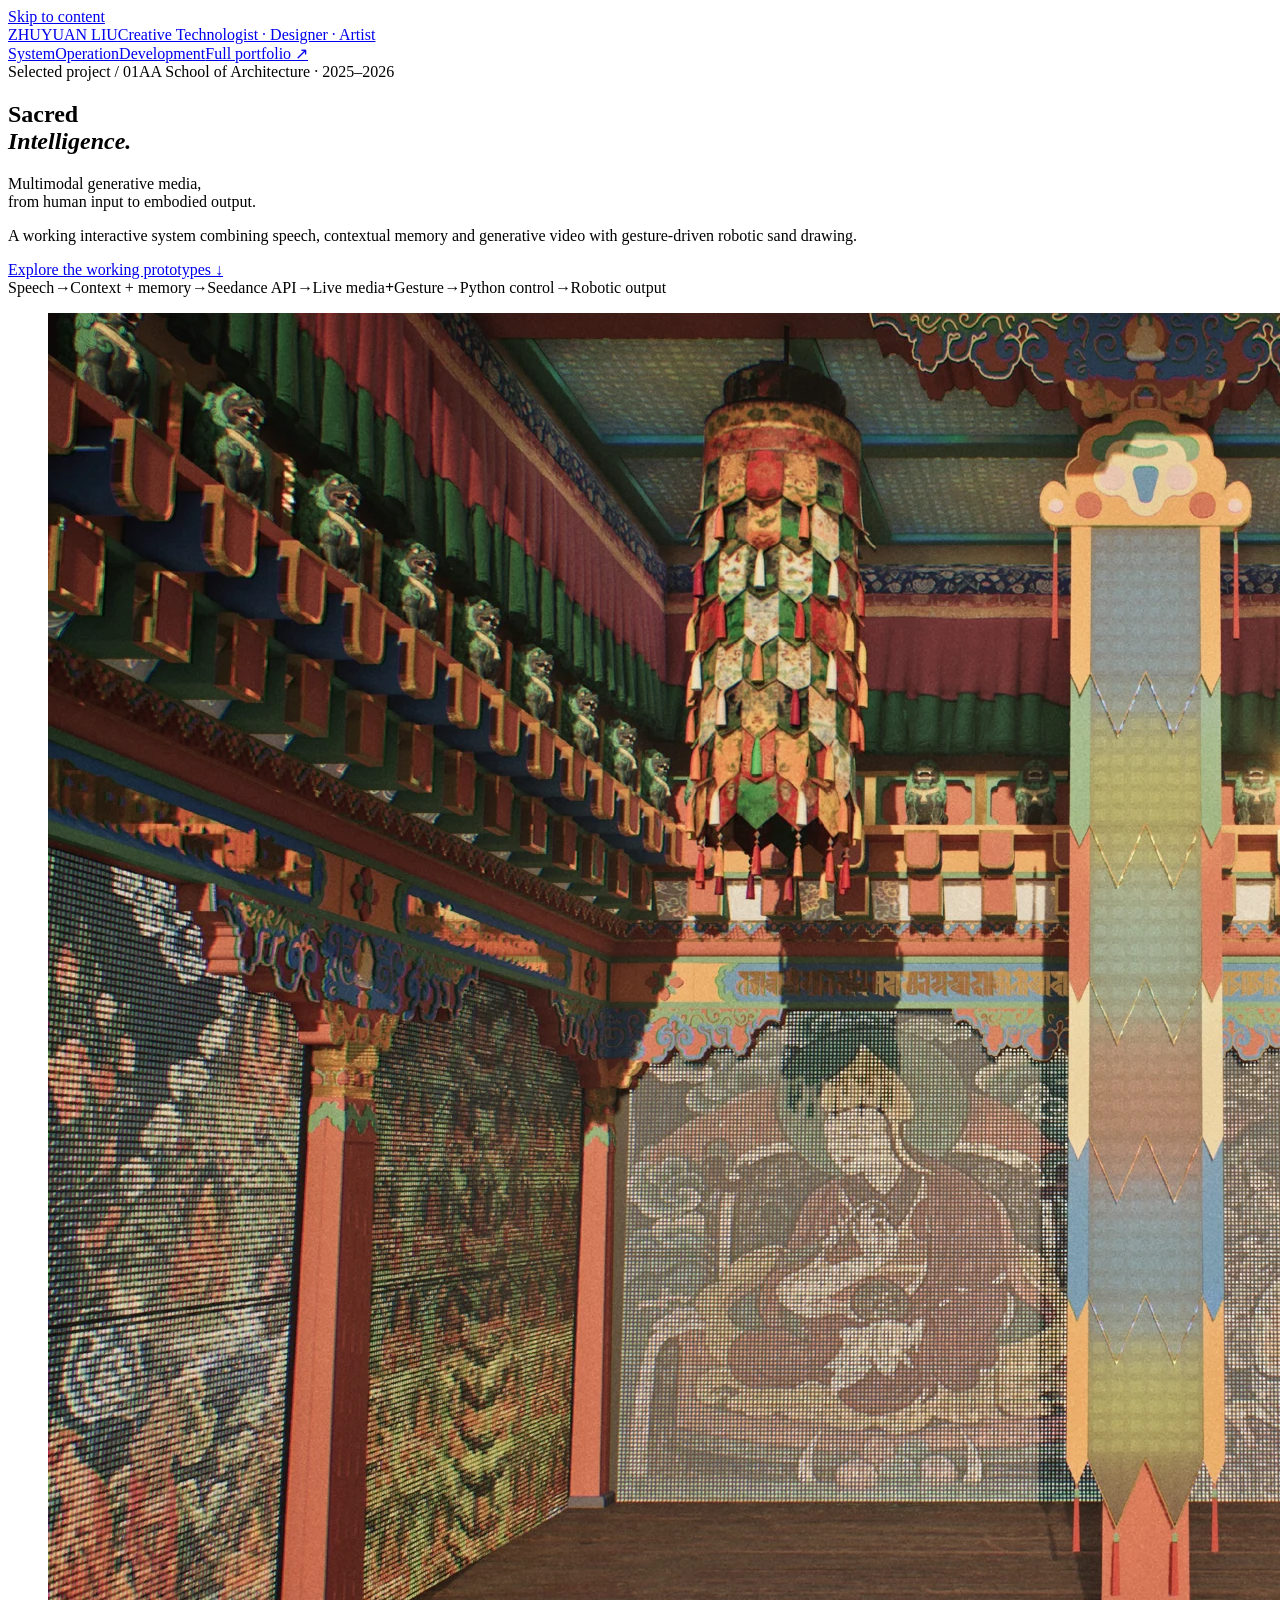
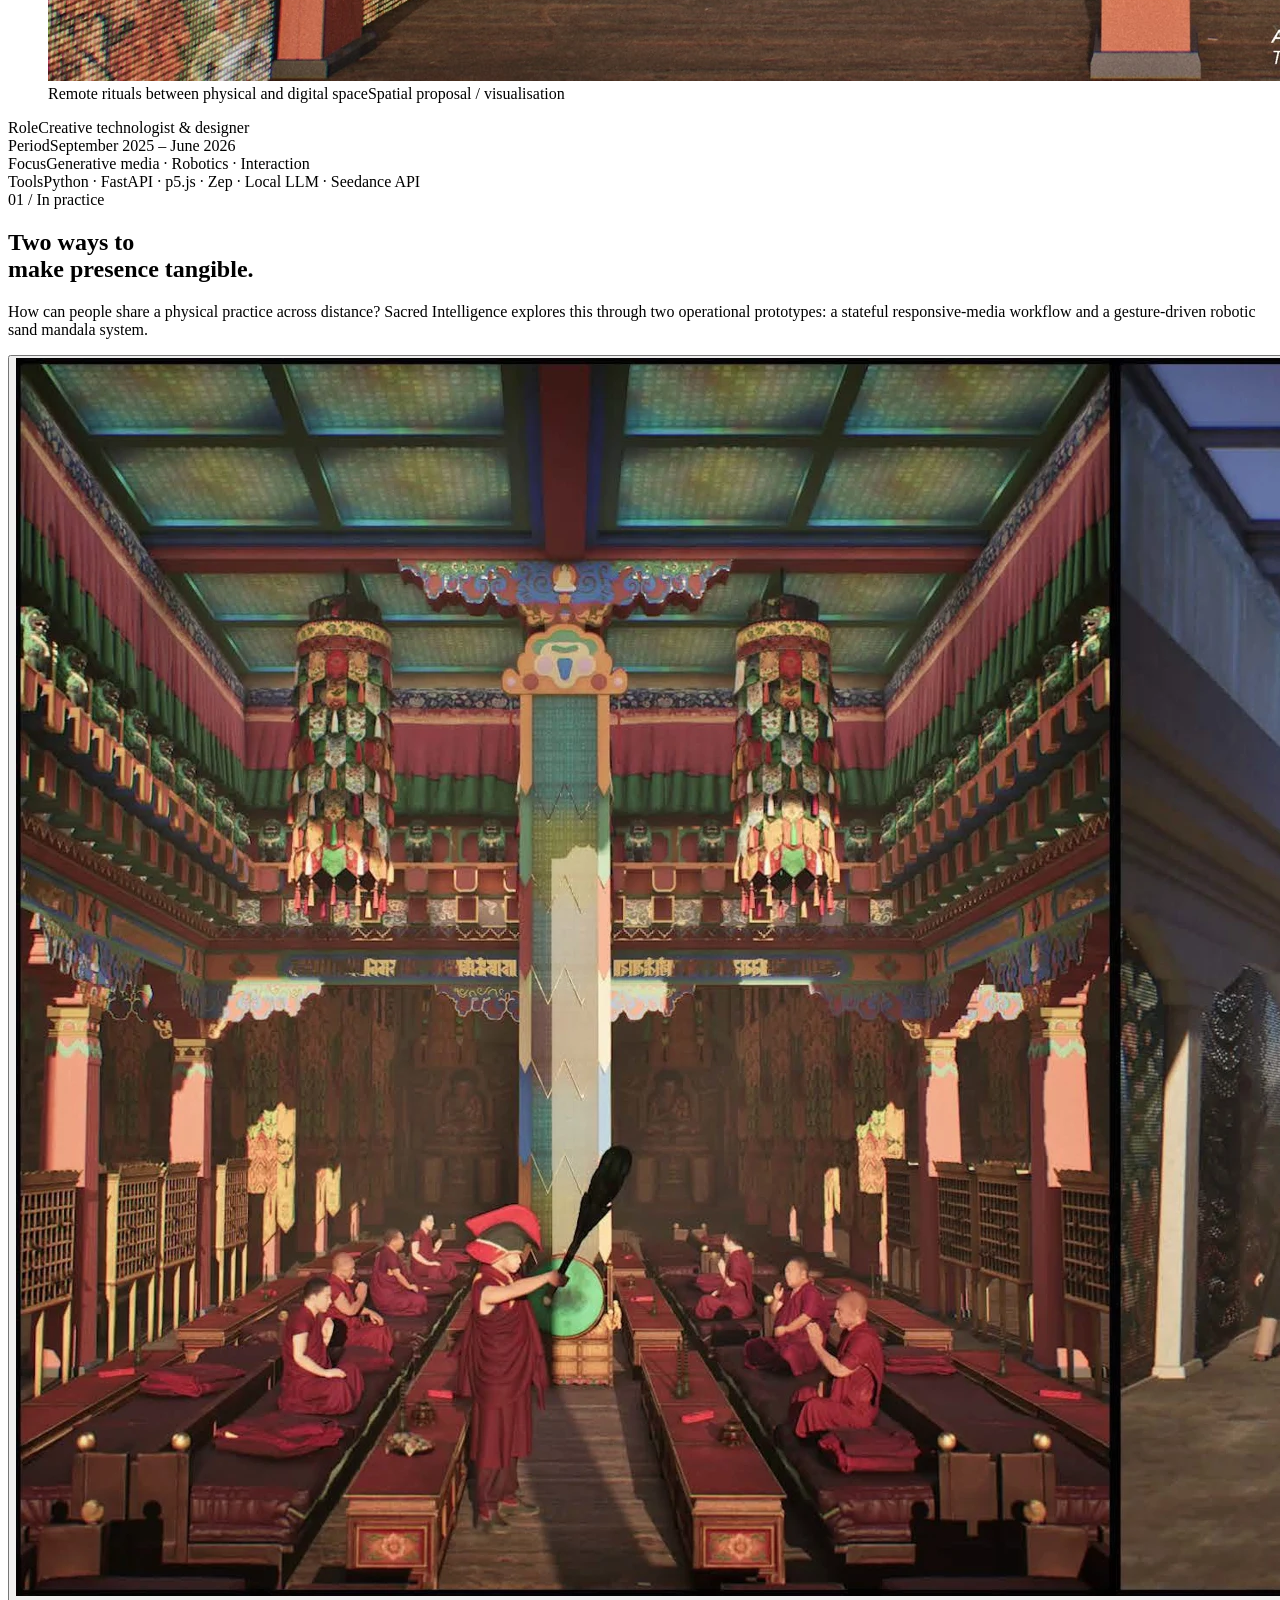
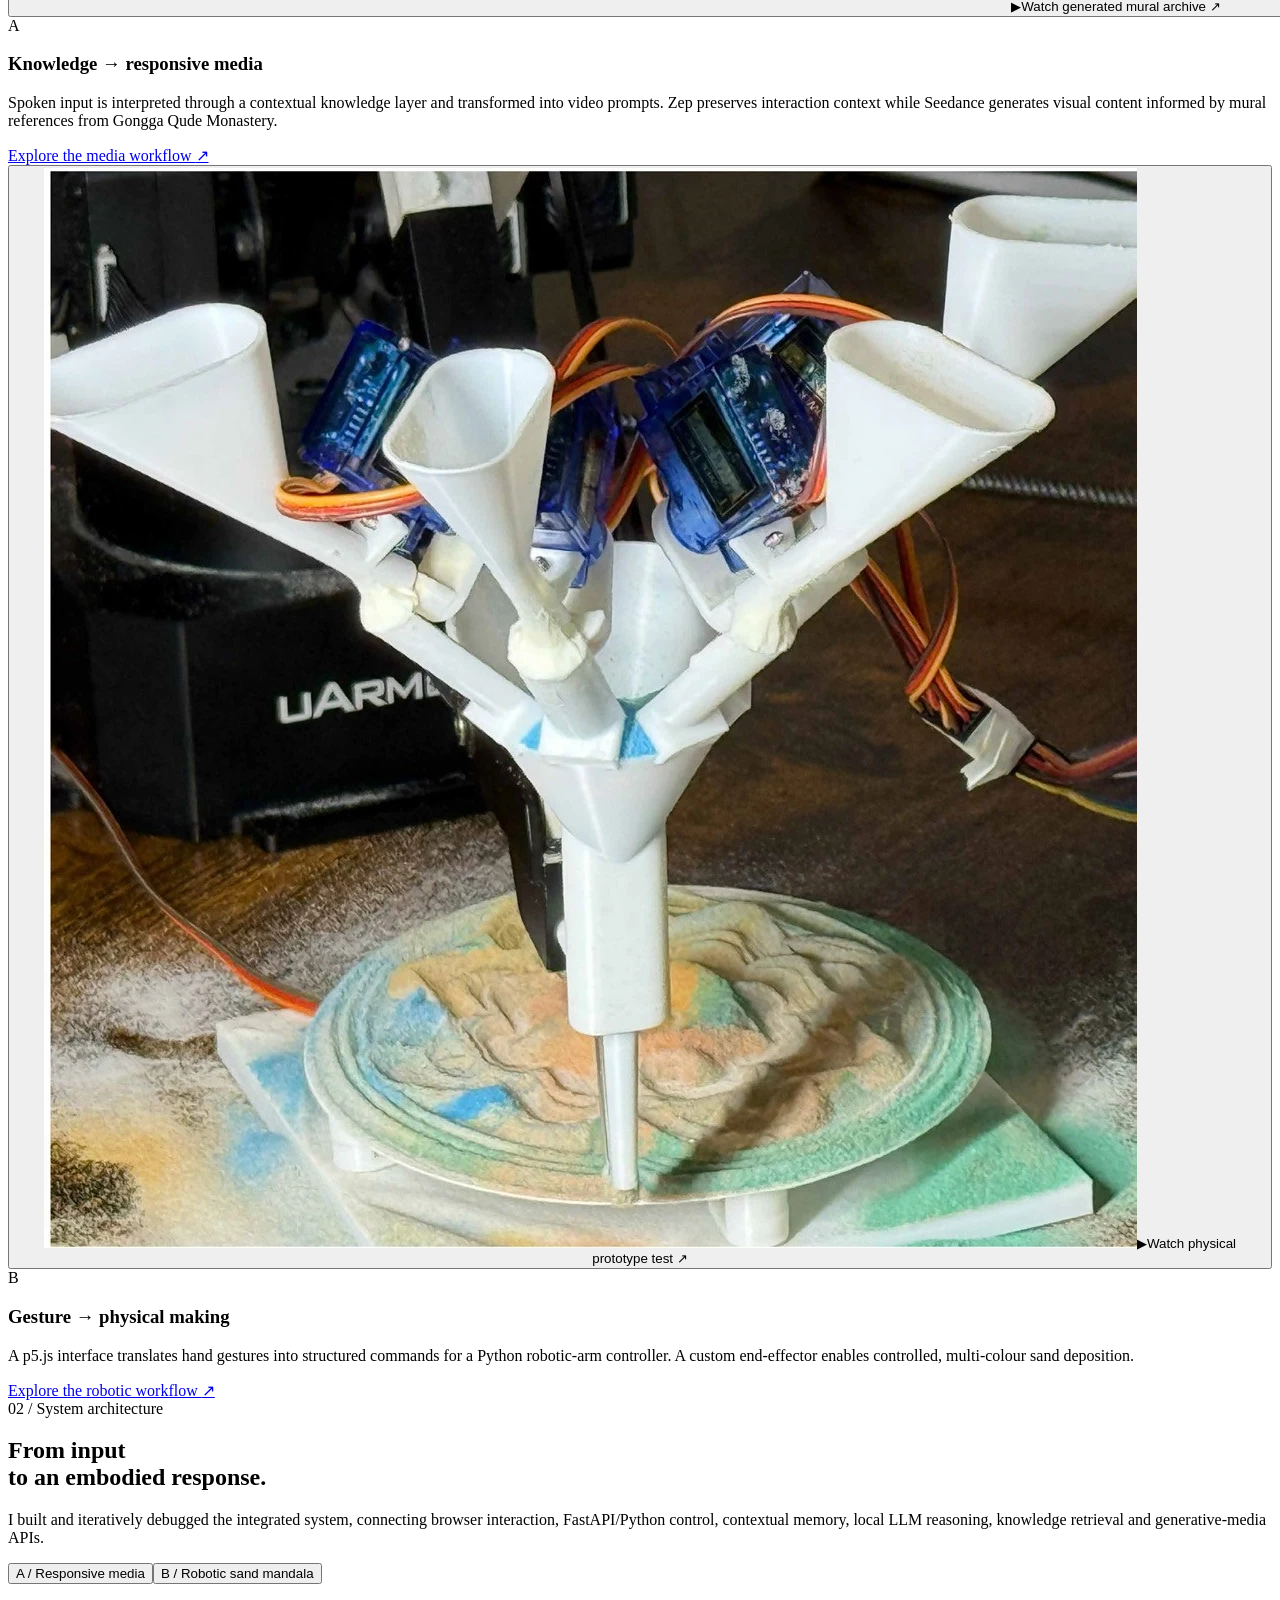
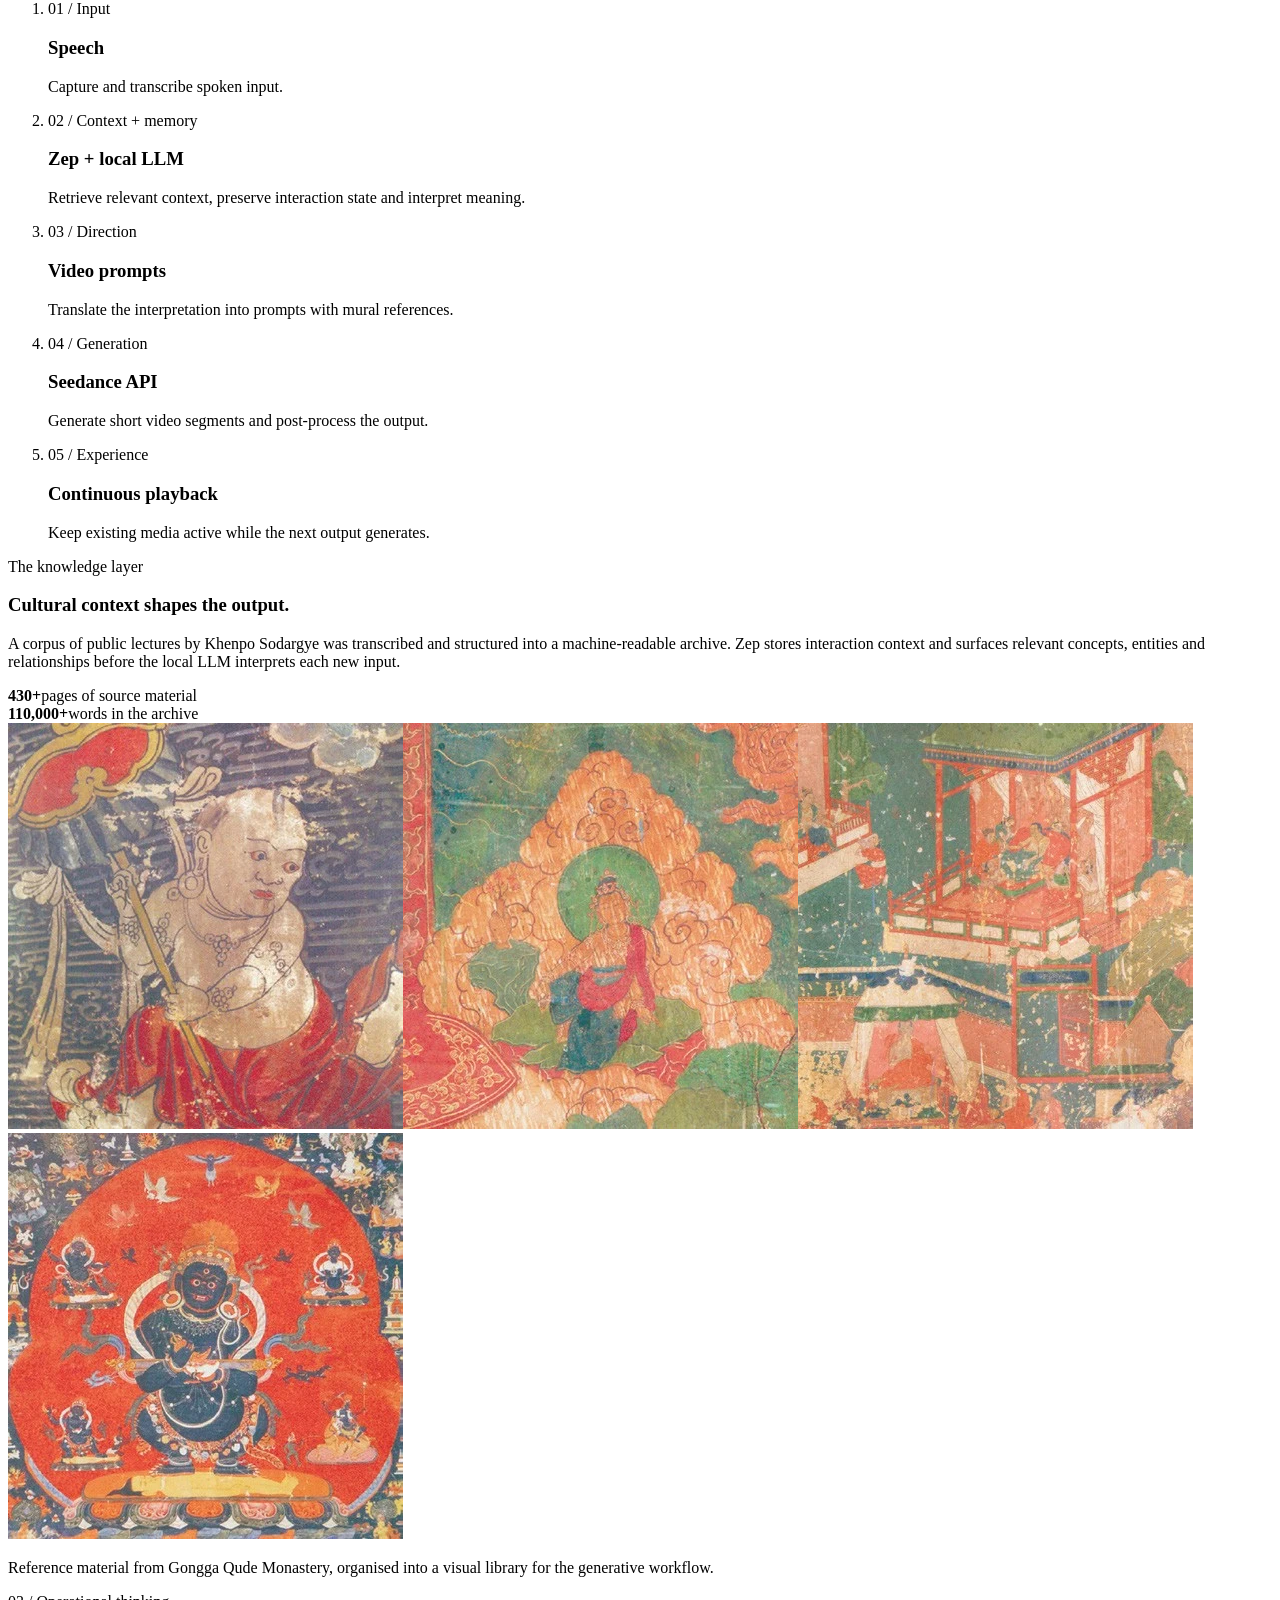
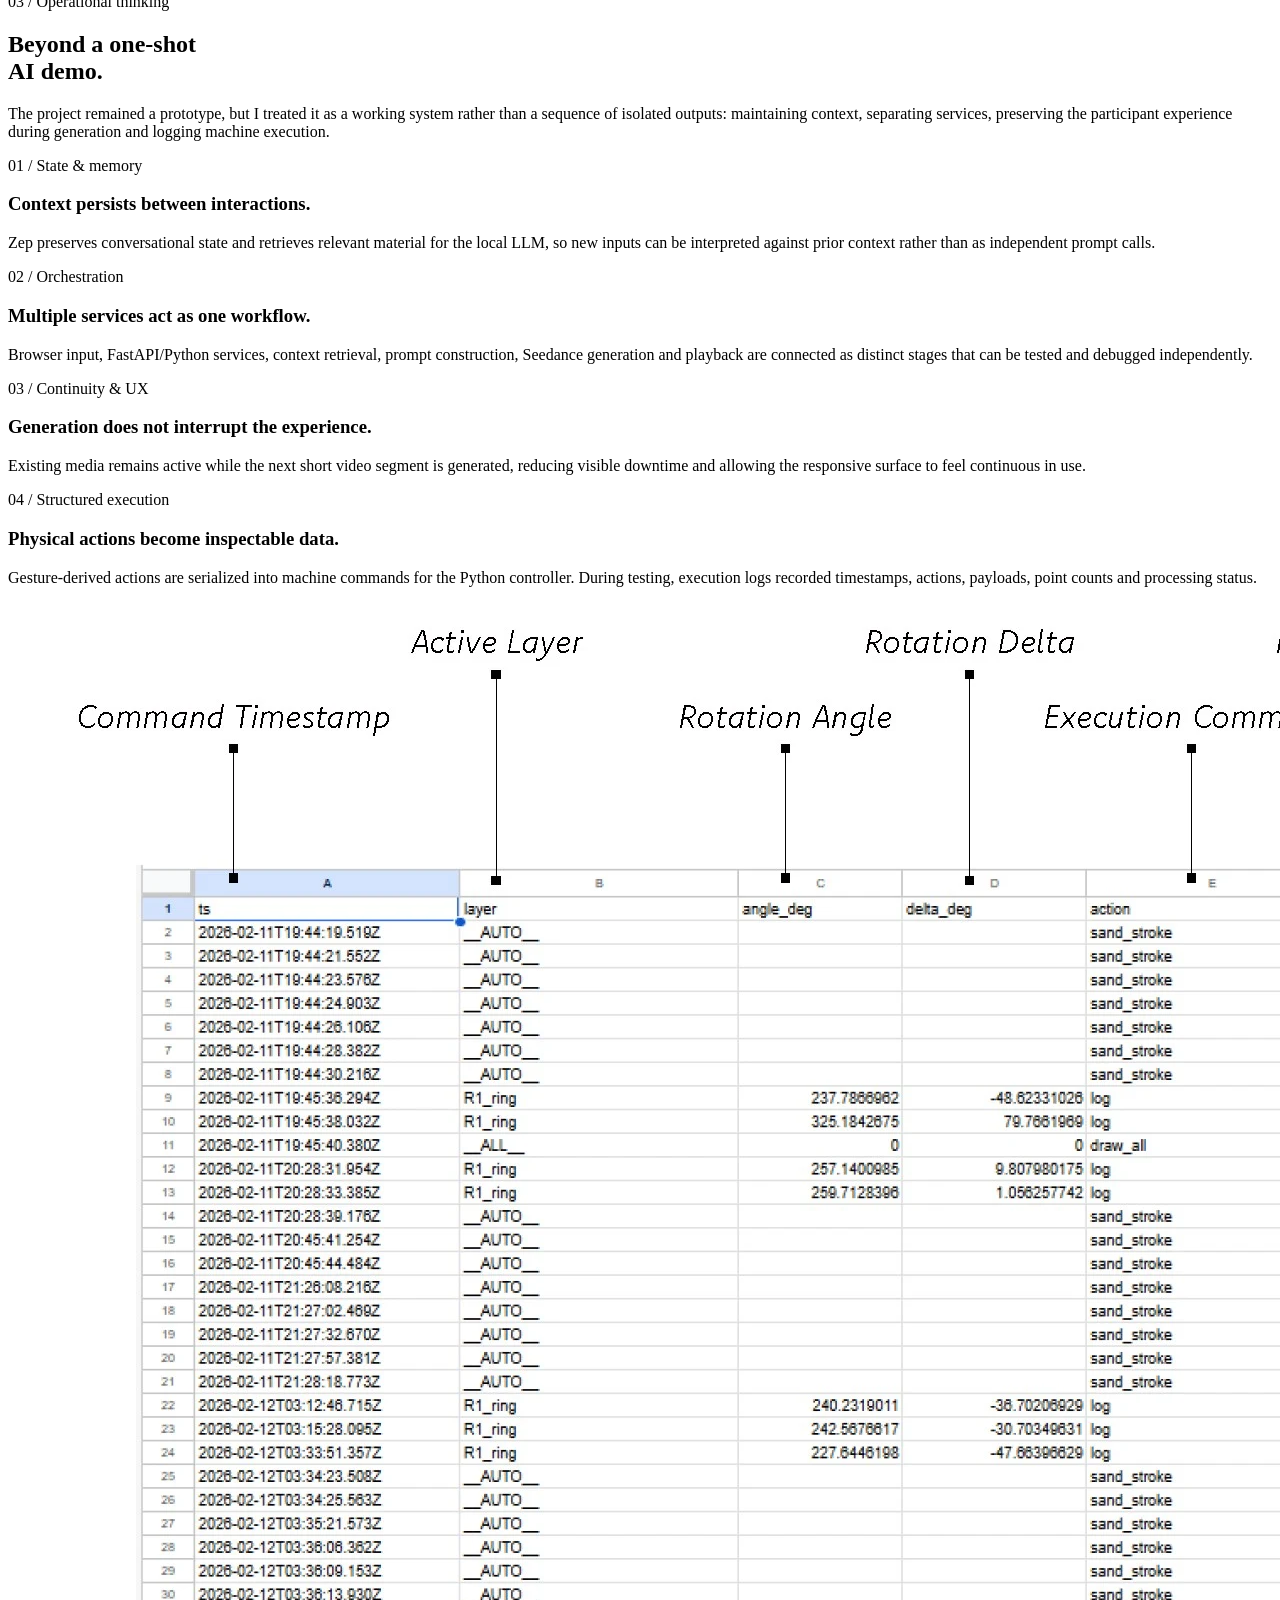
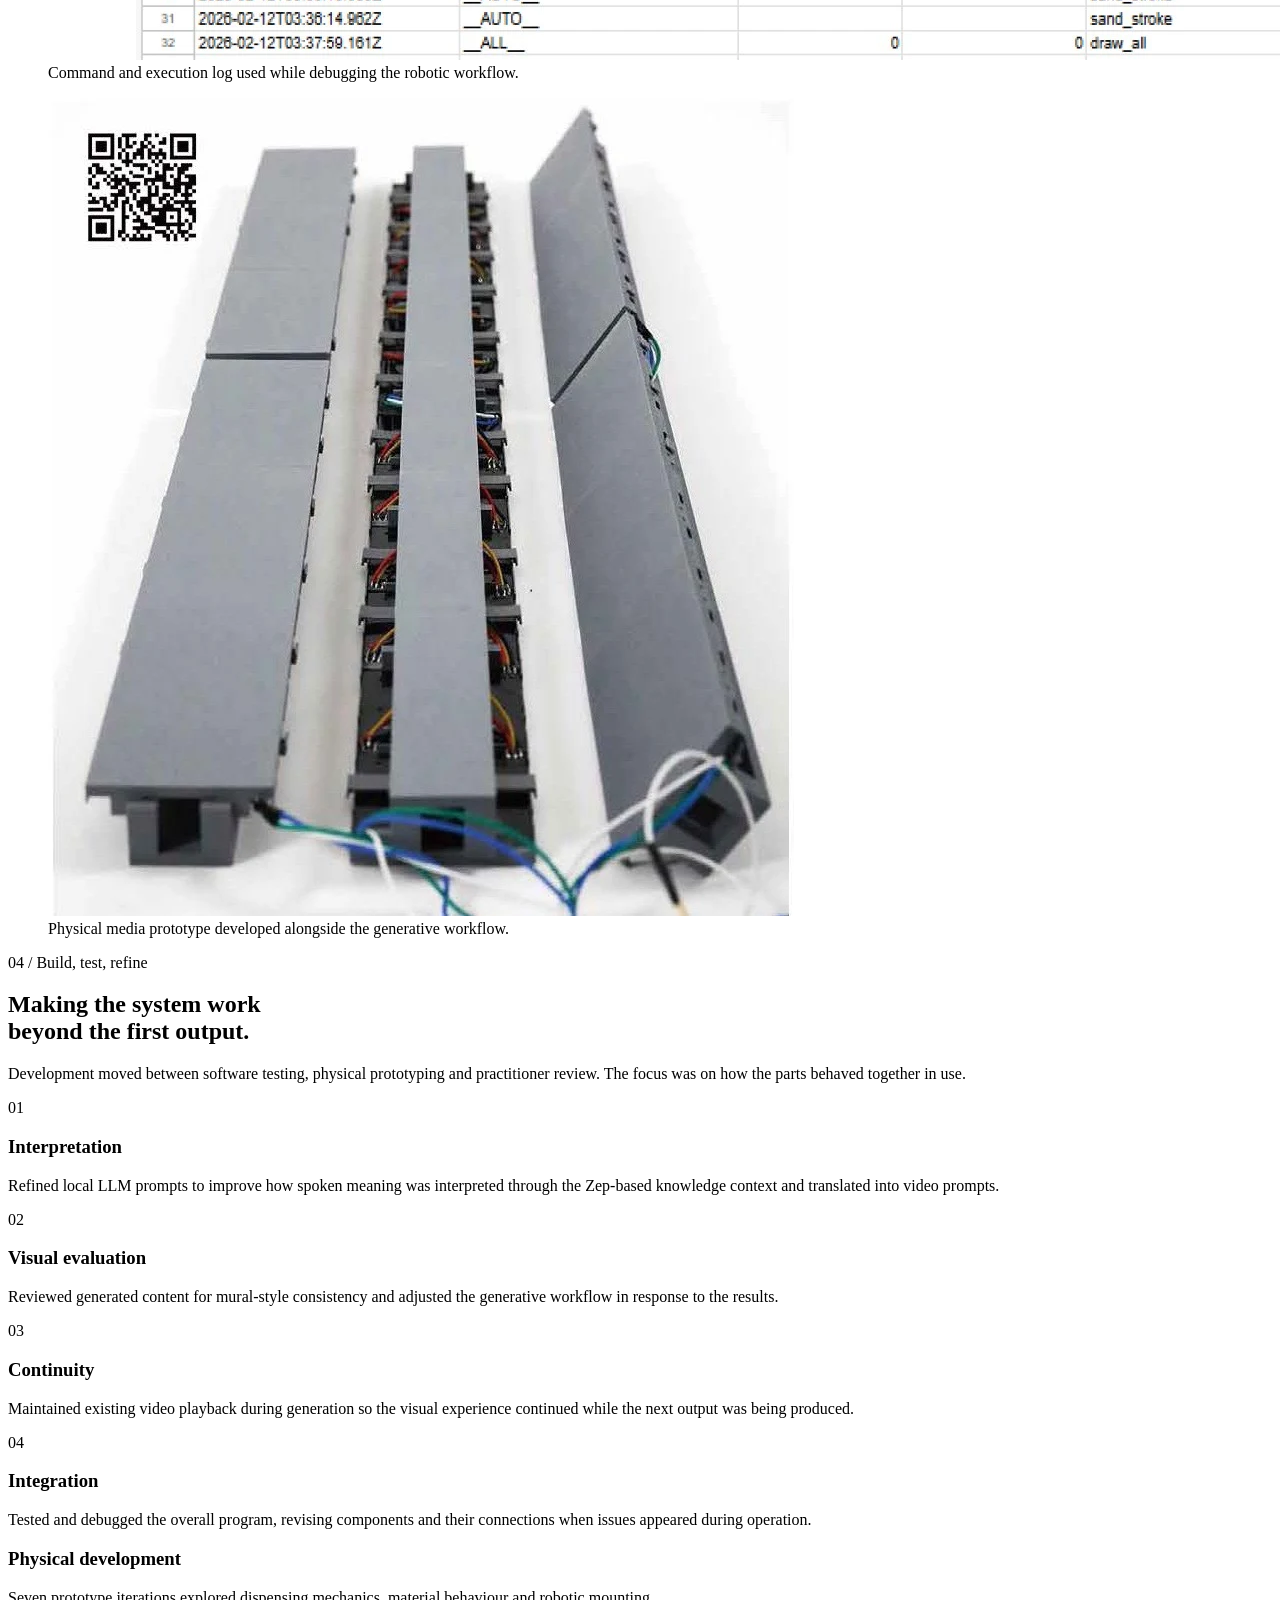
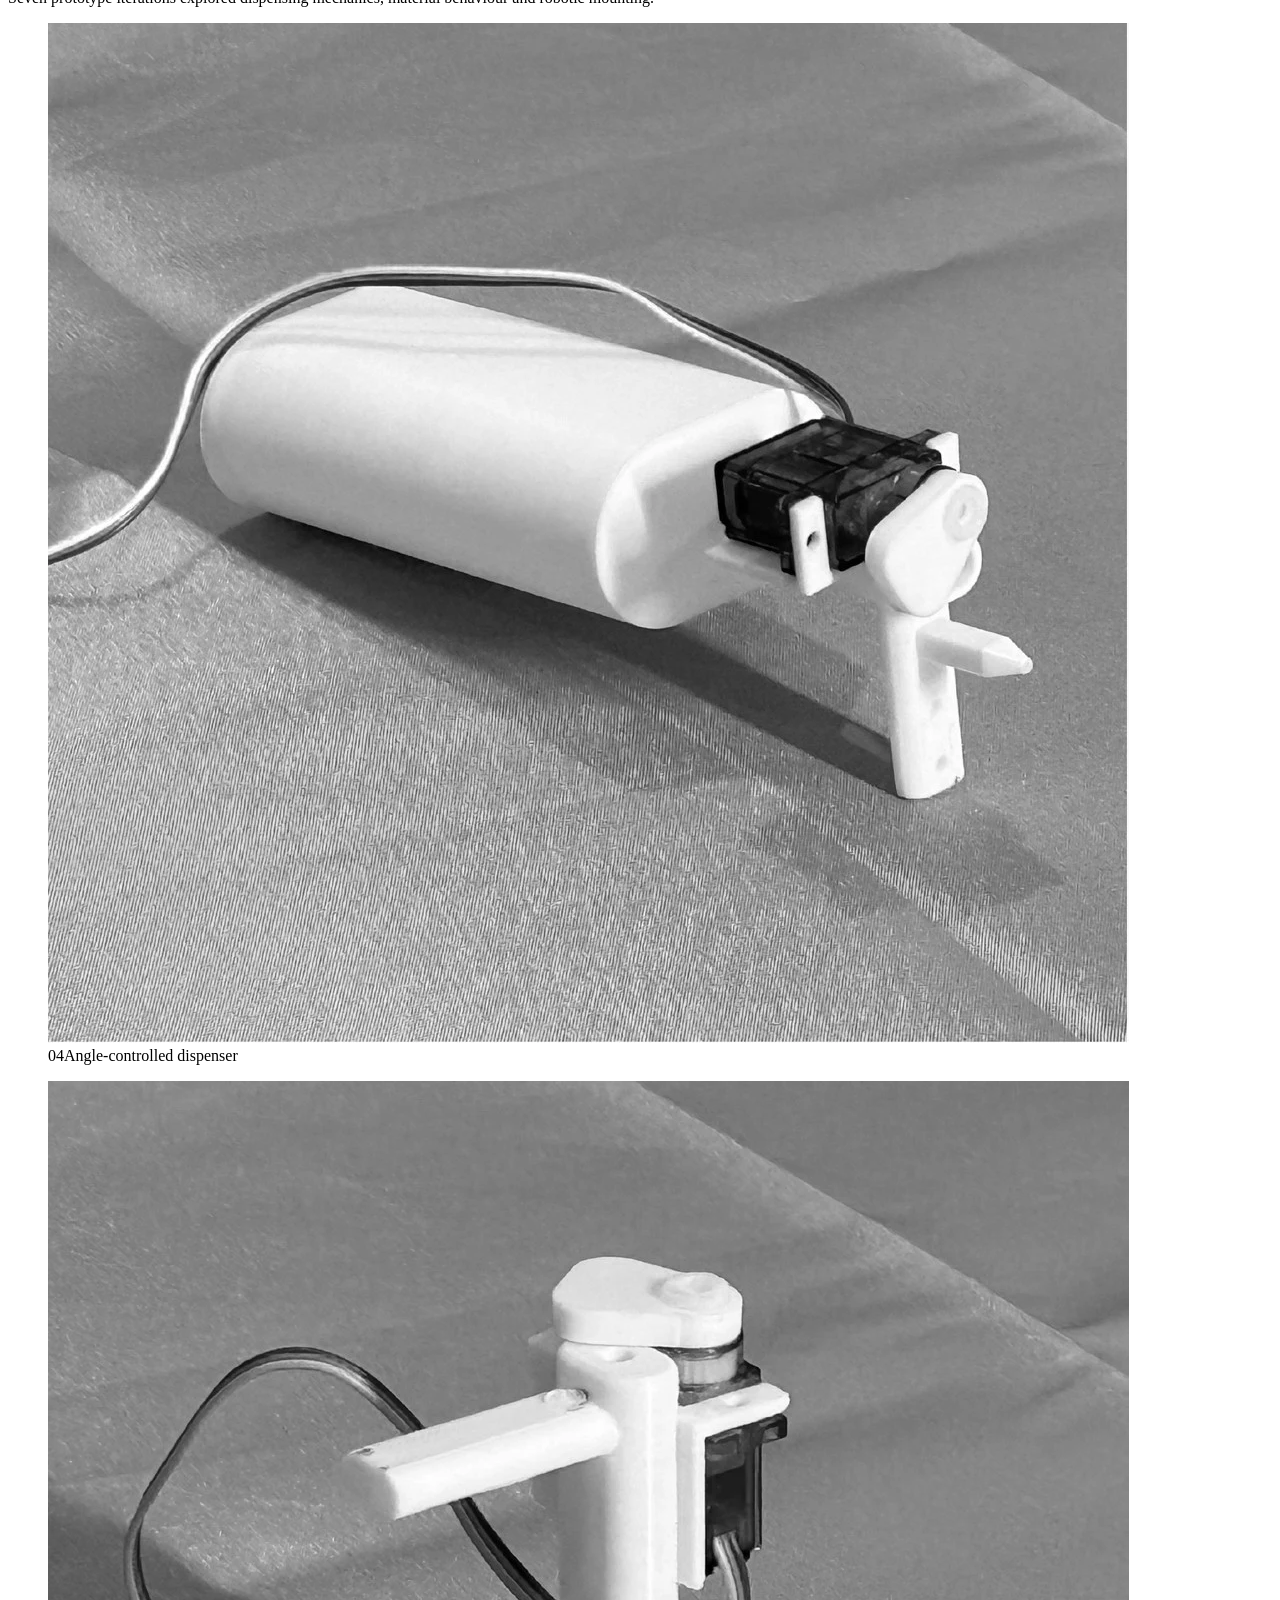
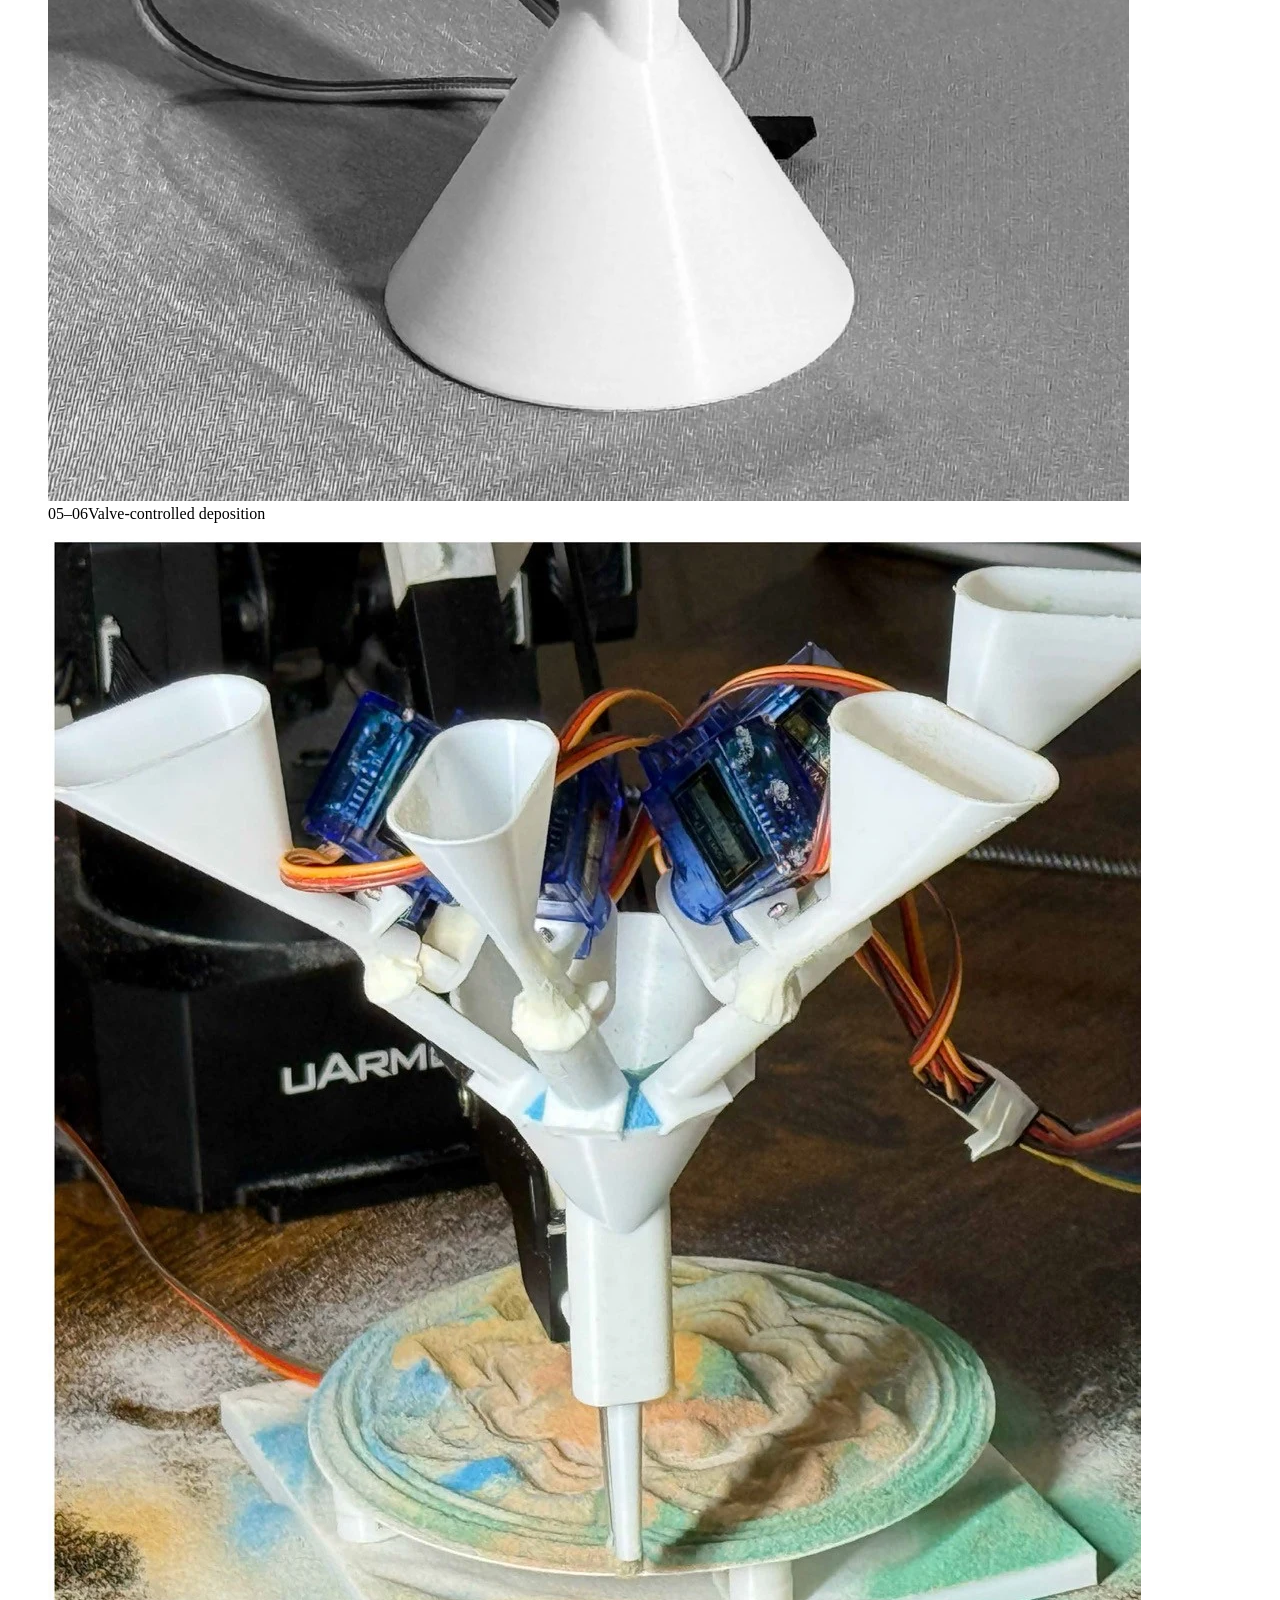
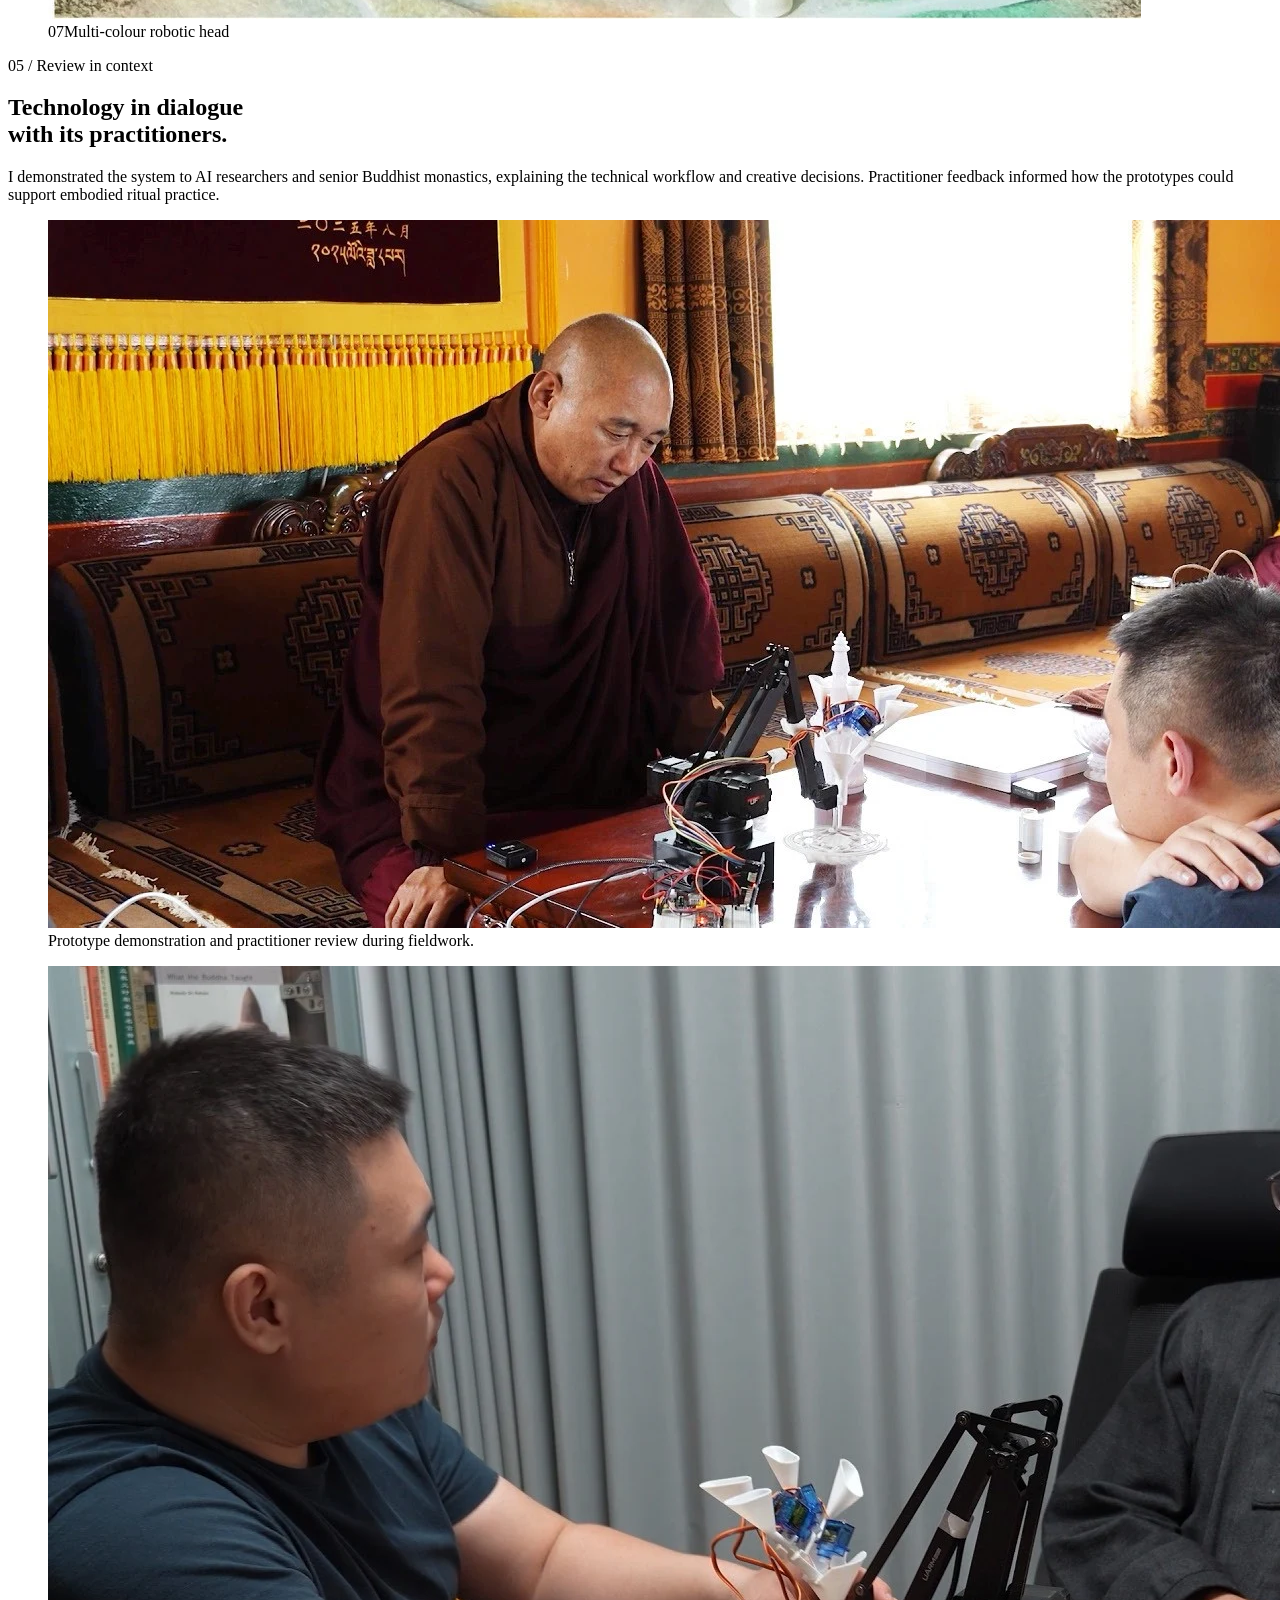
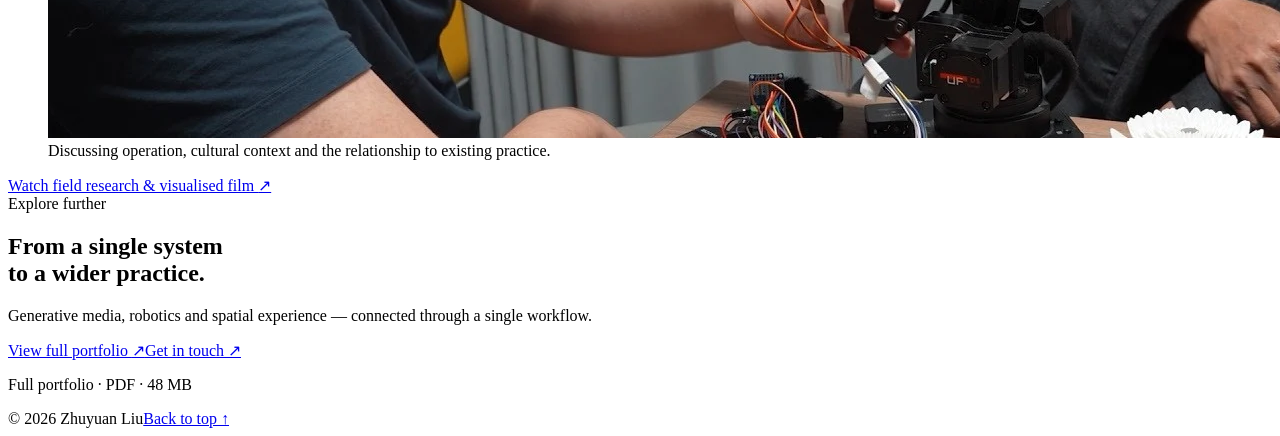
==== index.html @ fb8764e0 "Add files via upload" ====
<!doctype html>
<html lang="en">
<head>
  <meta charset="utf-8"><meta name="viewport" content="width=device-width,initial-scale=1">
  <title>Sacred Intelligence — Zhuyuan Liu</title>
  <meta name="description" content="A multimodal generative-media project by Zhuyuan Liu combining speech, contextual memory, local LLM reasoning, Seedance API integration and gesture-driven robotic output.">
  <meta name="theme-color" content="#f3f1ea">
  <link rel="icon" href="favicon.svg" type="image/svg+xml"><link rel="stylesheet" href="style.css">
</head>
<body>
<a class="skip" href="#main">Skip to content</a>
<header class="header"><a class="wordmark" href="#top">ZHUYUAN LIU<span>Creative Technologist · Designer · Artist</span></a><nav aria-label="Main navigation"><a href="#system">System</a><a href="#operation">Operation</a><a href="#development">Development</a><a href="Portfolio_Zhuyuan_Liu.pdf" target="_blank" rel="noopener">Full portfolio ↗</a></nav></header>
<main id="main">
<section class="hero wrap" id="top">
  <div class="eyebrow"><span>Selected project / 01</span><span>AA School of Architecture · 2025–2026</span></div>
  <h1>Sacred<br><em>Intelligence.</em></h1>
  <div class="hero-intro"><p>Multimodal generative media,<br>from human input to embodied output.</p><div><p class="intro-small">A working interactive system combining speech, contextual memory and generative video with gesture-driven robotic sand drawing.</p><a class="text-link" href="#demonstrations">Explore the working prototypes <span>↓</span></a></div></div>
  <div class="hero-flow" aria-label="System summary"><span>Speech</span><i>→</i><span>Context + memory</span><i>→</i><span>Seedance API</span><i>→</i><span>Live media</span><strong>+</strong><span>Gesture</span><i>→</i><span>Python control</span><i>→</i><span>Robotic output</span></div>
  <figure class="hero-image"><img src="assets/hero.webp" alt="Architectural visualisation of a ritual space with responsive mural surfaces" fetchpriority="high"><figcaption><span>Remote rituals between physical and digital space</span><span>Spatial proposal / visualisation</span></figcaption></figure>
  <div class="project-meta"><div><span>Role</span>Creative technologist & designer</div><div><span>Period</span>September 2025 – June 2026</div><div><span>Focus</span>Generative media · Robotics · Interaction</div><div><span>Tools</span>Python · FastAPI · p5.js · Zep · Local LLM · Seedance API</div></div>
</section>
<section class="wrap overview section" id="demonstrations">
  <div class="section-label">01 / In practice</div><div class="section-heading"><h2>Two ways to<br>make presence tangible.</h2><p>How can people share a physical practice across distance? Sacred Intelligence explores this through two operational prototypes: a stateful responsive-media workflow and a gesture-driven robotic sand mandala system.</p></div>
  <div class="demo-grid">
    <article class="demo"><button class="video-cover" data-video="nR3iQhC1EfA" data-title="Generated mural archive" aria-label="Play generated mural archive"><img src="assets/mural-space.webp" alt="Visualisation of responsive murals within a shared ritual environment" loading="lazy"><span class="play">▶</span><span class="video-label">Watch generated mural archive ↗</span></button><div class="card-heading"><span>A</span><h3>Knowledge → responsive media</h3></div><p>Spoken input is interpreted through a contextual knowledge layer and transformed into video prompts. Zep preserves interaction context while Seedance generates visual content informed by mural references from Gongga Qude Monastery.</p><a class="text-link" href="#system" data-select="media">Explore the media workflow <span>↗</span></a></article>
    <article class="demo"><button class="video-cover" data-video="Bx3KlwexHJ8" data-title="Robotic sand deposition prototype" aria-label="Play robotic sand deposition prototype video"><img src="assets/robot.webp" alt="Physical robot end-effector depositing coloured sand onto a mandala" loading="lazy"><span class="play">▶</span><span class="video-label">Watch physical prototype test ↗</span></button><div class="card-heading"><span>B</span><h3>Gesture → physical making</h3></div><p>A p5.js interface translates hand gestures into structured commands for a Python robotic-arm controller. A custom end-effector enables controlled, multi-colour sand deposition.</p><a class="text-link" href="#system" data-select="robot">Explore the robotic workflow <span>↗</span></a></article>
  </div>
</section>
<section class="system-section" id="system"><div class="wrap section">
  <div class="section-label">02 / System architecture</div><div class="section-heading"><h2>From input<br>to an embodied response.</h2><p>I built and iteratively debugged the integrated system, connecting browser interaction, FastAPI/Python control, contextual memory, local LLM reasoning, knowledge retrieval and generative-media APIs.</p></div>
  <div class="tabs" role="tablist" aria-label="System workflows"><button id="tab-media" role="tab" aria-selected="true" aria-controls="panel-media" data-tab="media">A / Responsive media</button><button id="tab-robot" role="tab" aria-selected="false" aria-controls="panel-robot" data-tab="robot" tabindex="-1">B / Robotic sand mandala</button></div>
  <div id="panel-media" role="tabpanel" aria-labelledby="tab-media" class="flow-panel">
    <ol class="pipeline"><li><span>01 / Input</span><h3>Speech</h3><p>Capture and transcribe spoken input.</p></li><li><span>02 / Context + memory</span><h3>Zep + local LLM</h3><p>Retrieve relevant context, preserve interaction state and interpret meaning.</p></li><li><span>03 / Direction</span><h3>Video prompts</h3><p>Translate the interpretation into prompts with mural references.</p></li><li><span>04 / Generation</span><h3>Seedance API</h3><p>Generate short video segments and post-process the output.</p></li><li><span>05 / Experience</span><h3>Continuous playback</h3><p>Keep existing media active while the next output generates.</p></li></ol>
    <div class="flow-detail"><div><span class="small-label">The knowledge layer</span><h3>Cultural context shapes the output.</h3><p>A corpus of public lectures by Khenpo Sodargye was transcribed and structured into a machine-readable archive. Zep stores interaction context and surfaces relevant concepts, entities and relationships before the local LLM interprets each new input.</p><div class="stats"><div><strong>430+</strong><span>pages of source material</span></div><div><strong>110,000+</strong><span>words in the archive</span></div></div></div><div><div class="mural-strip"><img src="assets/mural-1.webp" alt="Documented Buddhist mural reference" loading="lazy"><img src="assets/mural-2.webp" alt="Painted mural reference with green and red pigments" loading="lazy"><img src="assets/mural-3.webp" alt="Architectural detail in a mural reference" loading="lazy"><img src="assets/mural-4.webp" alt="Figurative mural reference" loading="lazy"></div><p class="caption">Reference material from Gongga Qude Monastery, organised into a visual library for the generative workflow.</p></div></div>
  </div>
  <div id="panel-robot" role="tabpanel" aria-labelledby="tab-robot" class="flow-panel" hidden>
    <ol class="pipeline"><li><span>01 / Input</span><h3>Hand gestures</h3><p>A webcam captures hand landmarks in a p5.js interface.</p></li><li><span>02 / Translation</span><h3>Structured data</h3><p>Position, orientation and movement become control commands.</p></li><li><span>03 / Control</span><h3>Python controller</h3><p>Commands are processed for robotic-arm execution.</p></li><li><span>04 / Making</span><h3>Sand deposition</h3><p>A custom head controls sand release and colour switching.</p></li><li><span>05 / Response</span><h3>Physical drawing</h3><p>The participant's input becomes a material trace.</p></li></ol>
    <div class="flow-detail"><div><span class="small-label">The interaction layer</span><h3>A direct connection between hand and machine.</h3><p>The browser interface turns bodily input into commands for physical fabrication. Mandala geometry is also decomposed into components and structured data, preserving relationships between its parts.</p></div><figure><img class="detail-img" src="assets/gesture.webp" alt="Documentation of hand gestures and their corresponding control states" loading="lazy"><figcaption class="caption">Gesture-recognition studies and operational mappings.</figcaption></figure></div>
  </div>
</div></section>
<section class="wrap section operation" id="operation">
  <div class="section-label">03 / Operational thinking</div>
  <div class="section-heading"><h2>Beyond a one-shot<br>AI demo.</h2><p>The project remained a prototype, but I treated it as a working system rather than a sequence of isolated outputs: maintaining context, separating services, preserving the participant experience during generation and logging machine execution.</p></div>
  <div class="operation-grid">
    <article><span>01 / State & memory</span><h3>Context persists between interactions.</h3><p>Zep preserves conversational state and retrieves relevant material for the local LLM, so new inputs can be interpreted against prior context rather than as independent prompt calls.</p></article>
    <article><span>02 / Orchestration</span><h3>Multiple services act as one workflow.</h3><p>Browser input, FastAPI/Python services, context retrieval, prompt construction, Seedance generation and playback are connected as distinct stages that can be tested and debugged independently.</p></article>
    <article><span>03 / Continuity & UX</span><h3>Generation does not interrupt the experience.</h3><p>Existing media remains active while the next short video segment is generated, reducing visible downtime and allowing the responsive surface to feel continuous in use.</p></article>
    <article><span>04 / Structured execution</span><h3>Physical actions become inspectable data.</h3><p>Gesture-derived actions are serialized into machine commands for the Python controller. During testing, execution logs recorded timestamps, actions, payloads, point counts and processing status.</p></article>
  </div>
  <div class="evidence-grid">
    <figure class="evidence-wide"><img src="assets/commands.webp" alt="Execution log showing timestamps, commands, payloads, point counts and processing status" loading="lazy"><figcaption class="caption">Command and execution log used while debugging the robotic workflow.</figcaption></figure>
    <figure class="evidence-small"><img src="assets/media-prototype.webp" alt="Physical media prototype developed as part of the responsive installation" loading="lazy"><figcaption class="caption">Physical media prototype developed alongside the generative workflow.</figcaption></figure>
  </div>
</section>
<section class="wrap section" id="development"><div class="section-label">04 / Build, test, refine</div><div class="section-heading"><h2>Making the system work<br>beyond the first output.</h2><p>Development moved between software testing, physical prototyping and practitioner review. The focus was on how the parts behaved together in use.</p></div>
  <div class="decisions"><article><span>01</span><h3>Interpretation</h3><p>Refined local LLM prompts to improve how spoken meaning was interpreted through the Zep-based knowledge context and translated into video prompts.</p></article><article><span>02</span><h3>Visual evaluation</h3><p>Reviewed generated content for mural-style consistency and adjusted the generative workflow in response to the results.</p></article><article><span>03</span><h3>Continuity</h3><p>Maintained existing video playback during generation so the visual experience continued while the next output was being produced.</p></article><article><span>04</span><h3>Integration</h3><p>Tested and debugged the overall program, revising components and their connections when issues appeared during operation.</p></article></div>
  <div class="prototype-heading"><h3>Physical development</h3><p>Seven prototype iterations explored dispensing mechanics, material behaviour and robotic mounting.</p></div>
  <div class="prototype-grid"><figure><img src="assets/prototype-early.webp" alt="Early angle-controlled sand dispenser prototype" loading="lazy"><figcaption><span>04</span>Angle-controlled dispenser</figcaption></figure><figure><img src="assets/prototype-valve.webp" alt="Valve-controlled sand deposition prototype" loading="lazy"><figcaption><span>05–06</span>Valve-controlled deposition</figcaption></figure><figure><img src="assets/robot.webp" alt="Final multi-colour deposition head tested on a sand mandala" loading="lazy"><figcaption><span>07</span>Multi-colour robotic head</figcaption></figure></div>
</section>
<section class="wrap section review" id="context"><div class="section-label">05 / Review in context</div><div class="section-heading"><h2>Technology in dialogue<br>with its practitioners.</h2><p>I demonstrated the system to AI researchers and senior Buddhist monastics, explaining the technical workflow and creative decisions. Practitioner feedback informed how the prototypes could support embodied ritual practice.</p></div><div class="review-grid"><figure><img src="assets/review.webp" alt="Demonstration of the sand deposition prototype with Buddhist practitioners during fieldwork" loading="lazy"><figcaption class="caption">Prototype demonstration and practitioner review during fieldwork.</figcaption></figure><figure><img src="assets/discussion.webp" alt="Discussion of a physical prototype with a Buddhist scholar" loading="lazy"><figcaption class="caption">Discussing operation, cultural context and the relationship to existing practice.</figcaption></figure></div><a class="text-link" href="https://youtu.be/68vWY4_UBu8" target="_blank" rel="noopener">Watch field research & visualised film <span>↗</span></a></section>
<section class="closing"><div class="wrap"><span class="section-label">Explore further</span><h2>From a single system<br>to a wider practice.</h2><p>Generative media, robotics and spatial experience — connected through a single workflow.</p><div class="closing-links"><a class="button" href="Portfolio_Zhuyuan_Liu.pdf" target="_blank" rel="noopener">View full portfolio <span>↗</span></a><a class="text-link" href="mailto:zhuyuan.liu@outlook.com">Get in touch <span>↗</span></a></div><p class="caption">Full portfolio · PDF · 48 MB</p></div></section>
</main>
<footer class="wrap"><span>© 2026 Zhuyuan Liu</span><a href="#top">Back to top ↑</a></footer>
<dialog id="video-dialog"><div class="dialog-bar"><span id="video-title"></span><button id="close-video" aria-label="Close video">Close ✕</button></div><div id="video-frame"></div><p>Playback unavailable? <a id="video-external" target="_blank" rel="noopener">Watch on YouTube ↗</a></p></dialog>
<script src="script.js"></script>
</body></html>
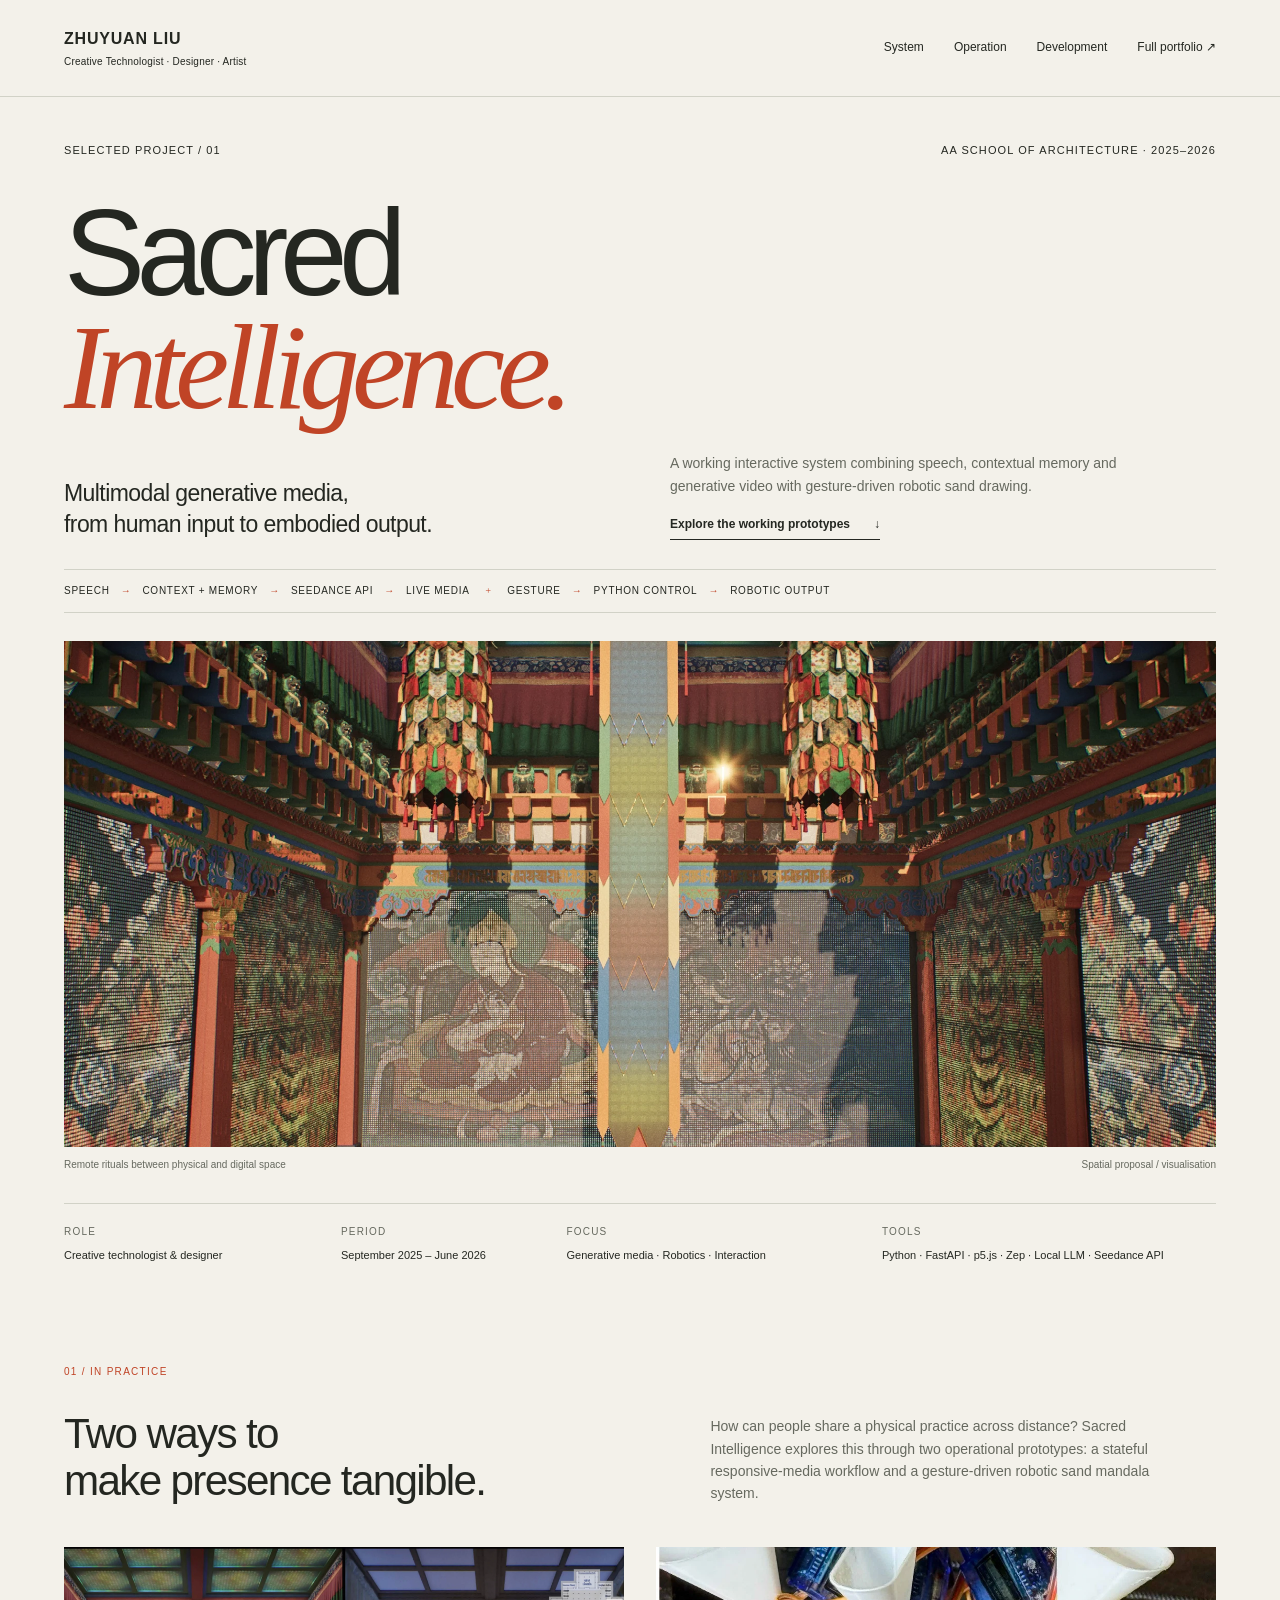
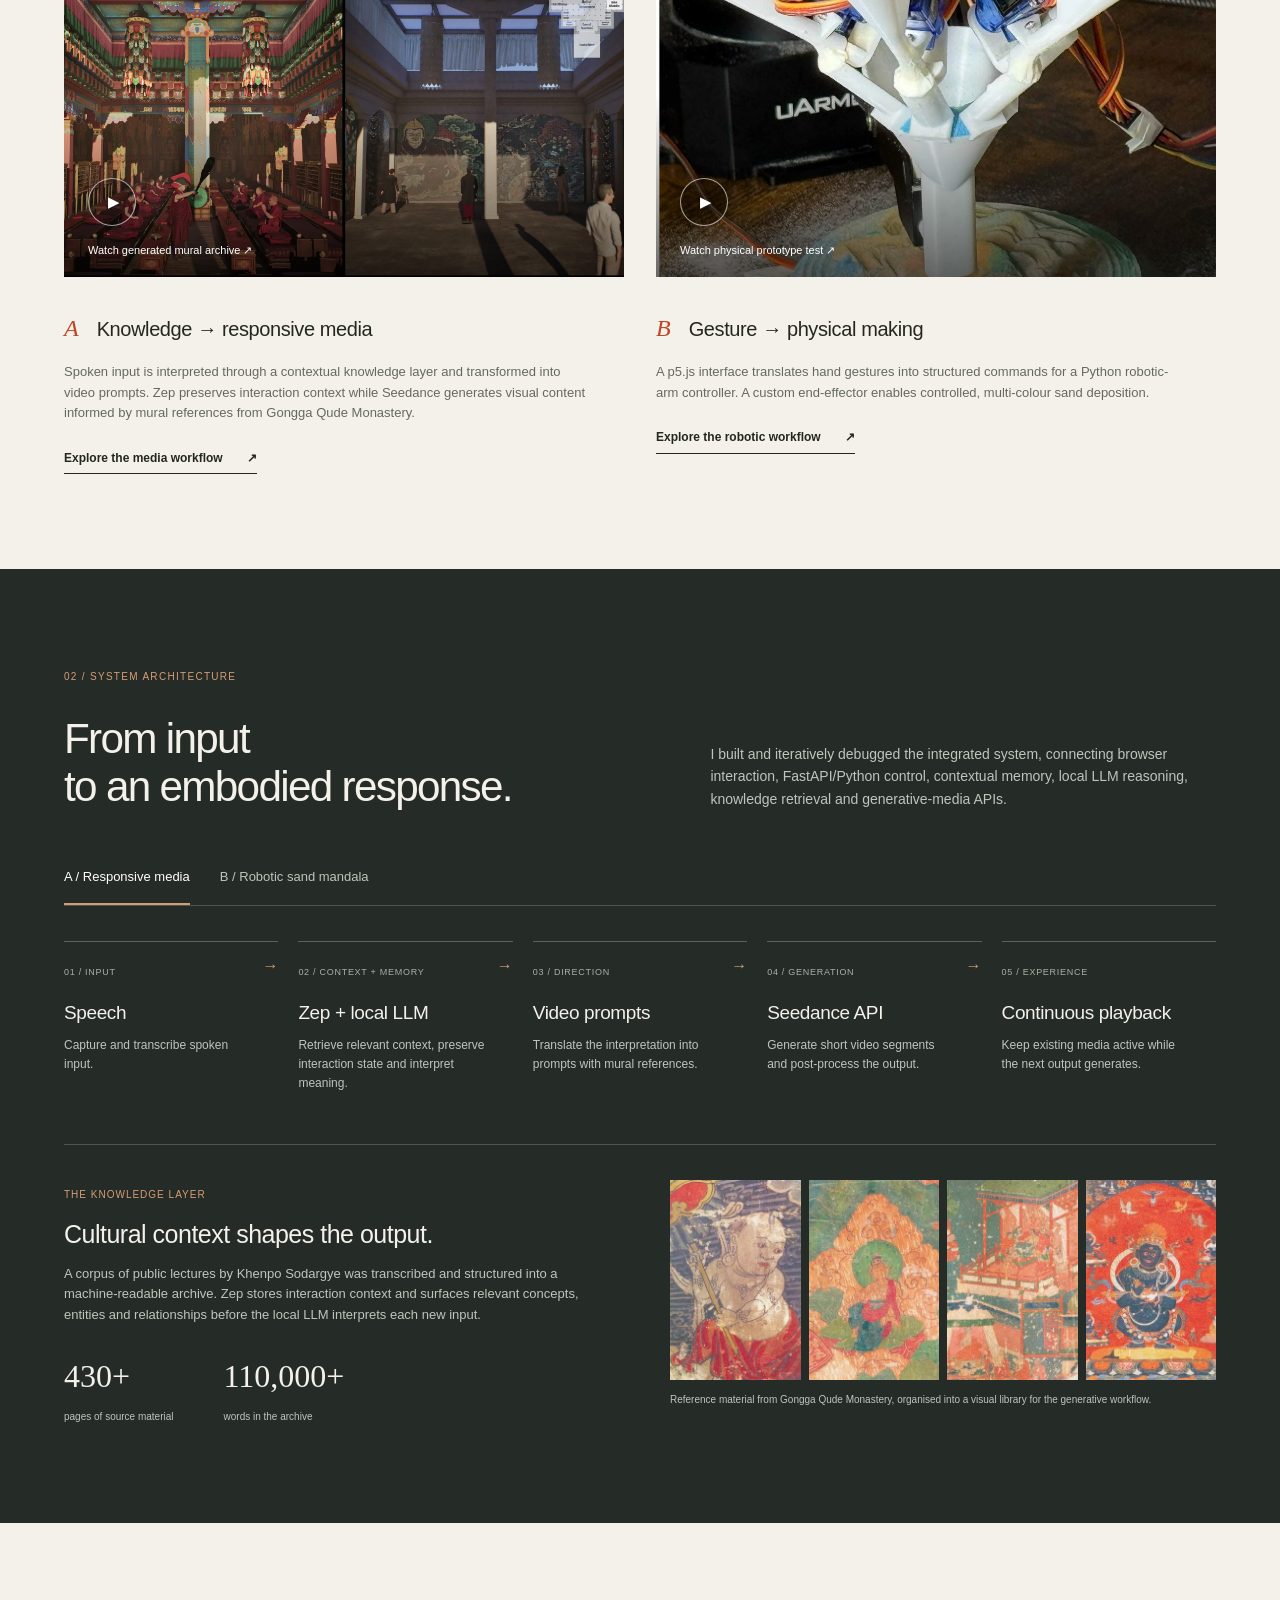
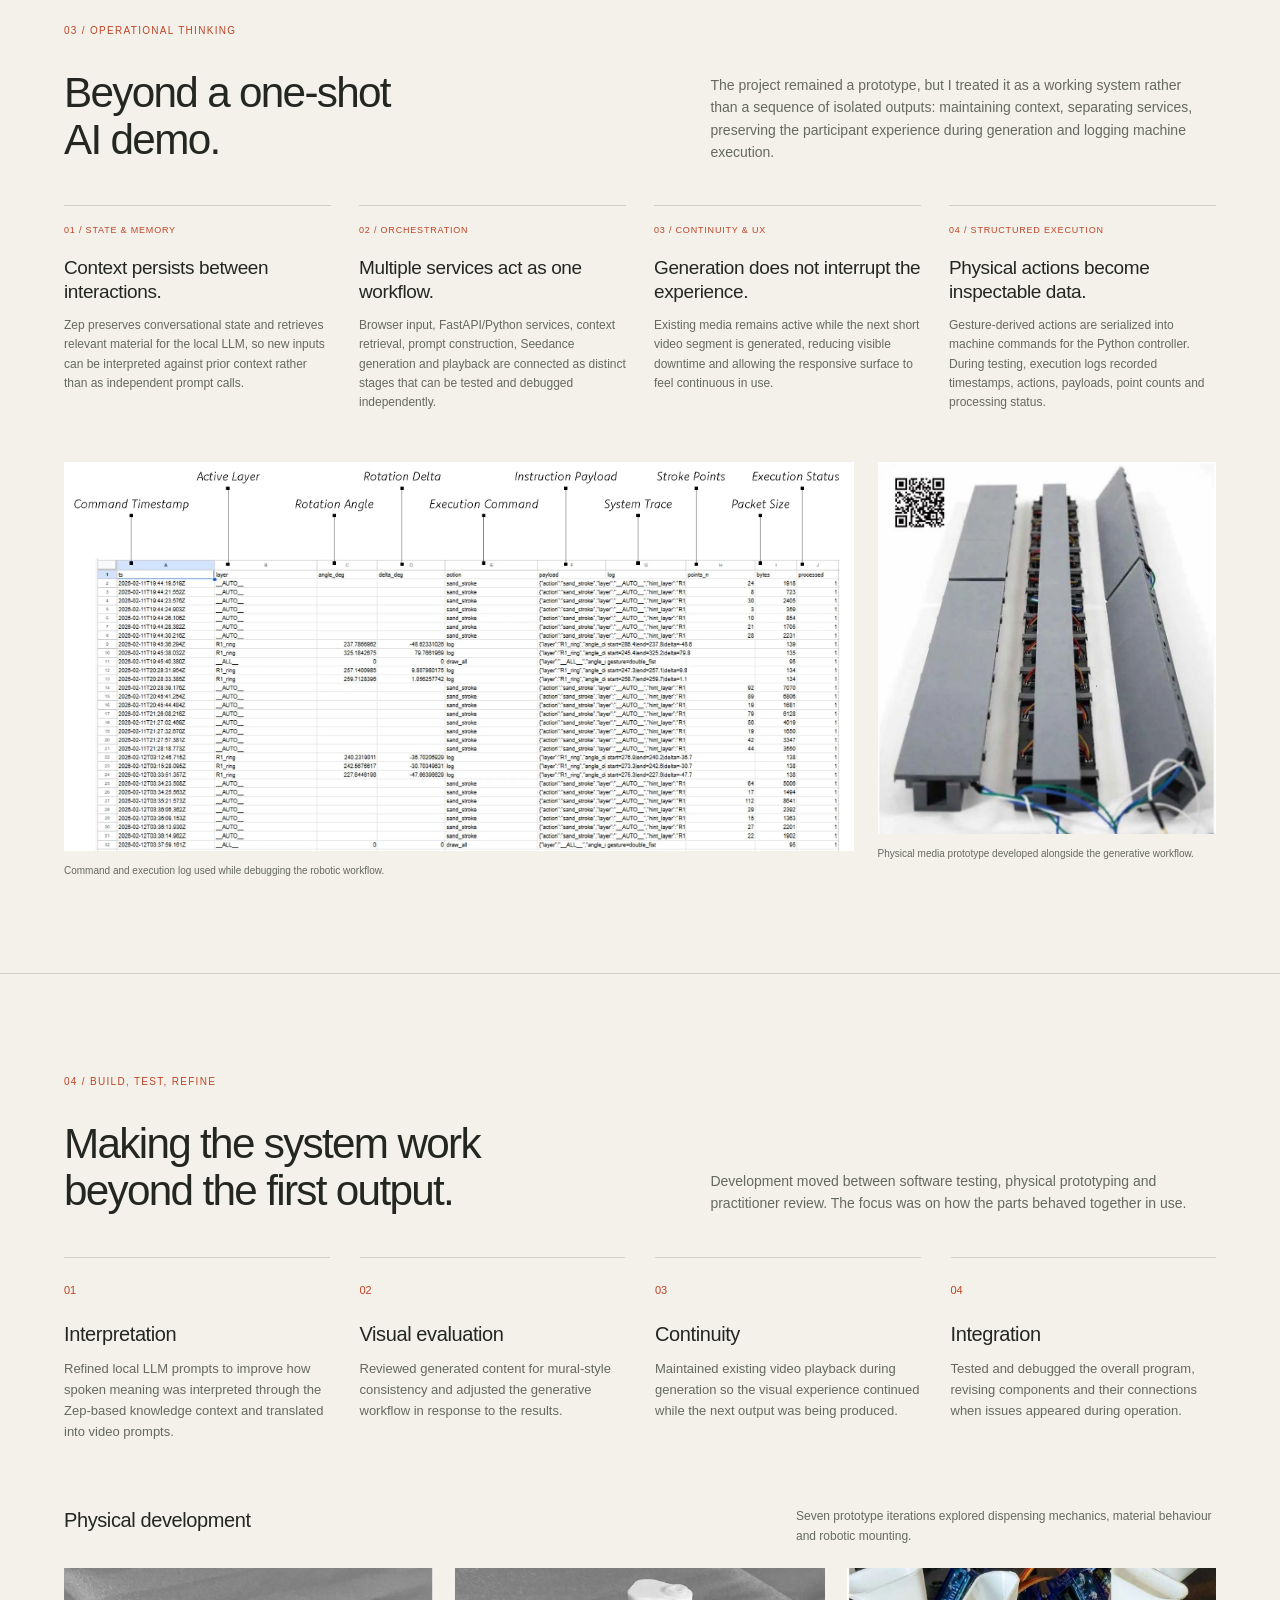
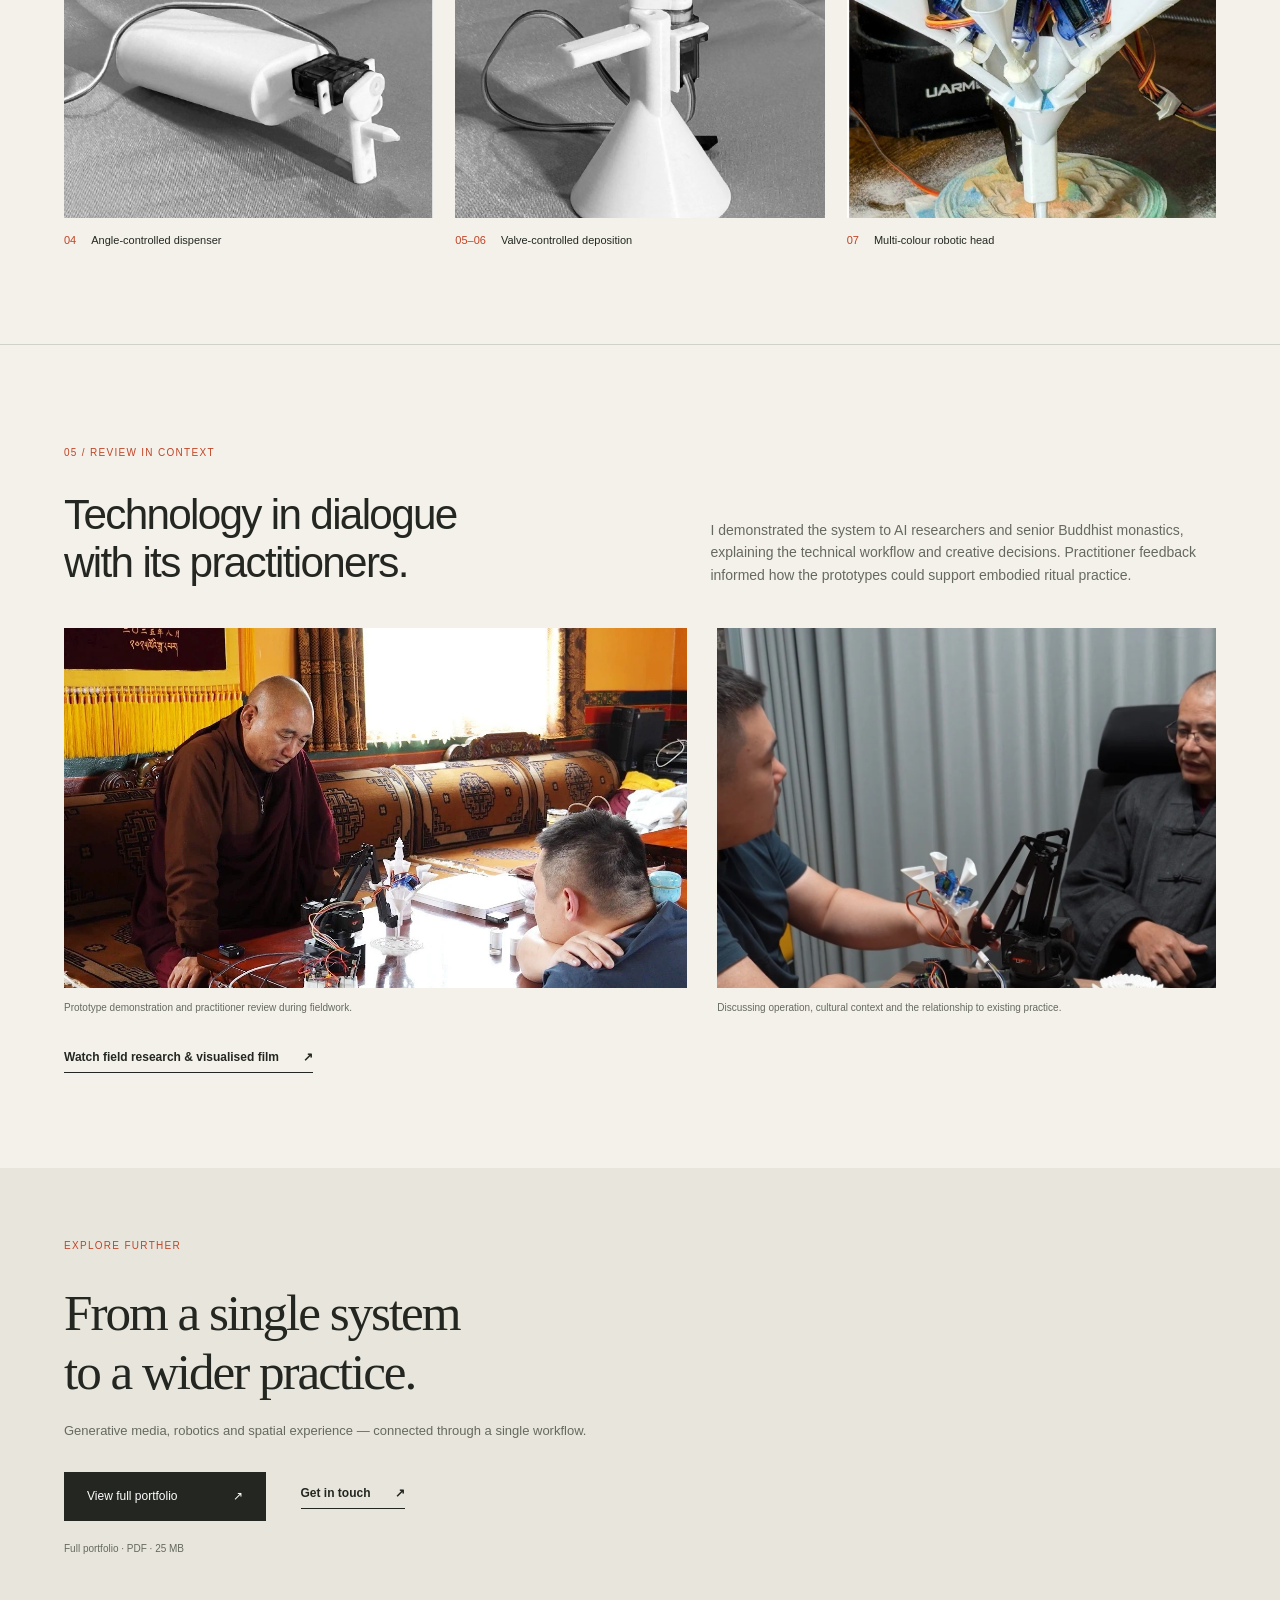
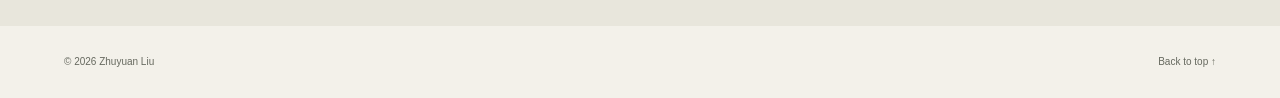
==== commit fec3f965: "Update index.html" ====
--- a/index.html
+++ b/index.html
@@ -58,7 +58,7 @@
   <div class="prototype-grid"><figure><img src="assets/prototype-early.webp" alt="Early angle-controlled sand dispenser prototype" loading="lazy"><figcaption><span>04</span>Angle-controlled dispenser</figcaption></figure><figure><img src="assets/prototype-valve.webp" alt="Valve-controlled sand deposition prototype" loading="lazy"><figcaption><span>05–06</span>Valve-controlled deposition</figcaption></figure><figure><img src="assets/robot.webp" alt="Final multi-colour deposition head tested on a sand mandala" loading="lazy"><figcaption><span>07</span>Multi-colour robotic head</figcaption></figure></div>
 </section>
 <section class="wrap section review" id="context"><div class="section-label">05 / Review in context</div><div class="section-heading"><h2>Technology in dialogue<br>with its practitioners.</h2><p>I demonstrated the system to AI researchers and senior Buddhist monastics, explaining the technical workflow and creative decisions. Practitioner feedback informed how the prototypes could support embodied ritual practice.</p></div><div class="review-grid"><figure><img src="assets/review.webp" alt="Demonstration of the sand deposition prototype with Buddhist practitioners during fieldwork" loading="lazy"><figcaption class="caption">Prototype demonstration and practitioner review during fieldwork.</figcaption></figure><figure><img src="assets/discussion.webp" alt="Discussion of a physical prototype with a Buddhist scholar" loading="lazy"><figcaption class="caption">Discussing operation, cultural context and the relationship to existing practice.</figcaption></figure></div><a class="text-link" href="https://youtu.be/68vWY4_UBu8" target="_blank" rel="noopener">Watch field research & visualised film <span>↗</span></a></section>
-<section class="closing"><div class="wrap"><span class="section-label">Explore further</span><h2>From a single system<br>to a wider practice.</h2><p>Generative media, robotics and spatial experience — connected through a single workflow.</p><div class="closing-links"><a class="button" href="Portfolio_Zhuyuan_Liu.pdf" target="_blank" rel="noopener">View full portfolio <span>↗</span></a><a class="text-link" href="mailto:zhuyuan.liu@outlook.com">Get in touch <span>↗</span></a></div><p class="caption">Full portfolio · PDF · 48 MB</p></div></section>
+<section class="closing"><div class="wrap"><span class="section-label">Explore further</span><h2>From a single system<br>to a wider practice.</h2><p>Generative media, robotics and spatial experience — connected through a single workflow.</p><div class="closing-links"><a class="button" href="Portfolio_Zhuyuan_Liu.pdf" target="_blank" rel="noopener">View full portfolio <span>↗</span></a><a class="text-link" href="mailto:zhuyuan.liu@outlook.com">Get in touch <span>↗</span></a></div><p class="caption">Full portfolio · PDF · 25 MB</p></div></section>
 </main>
 <footer class="wrap"><span>© 2026 Zhuyuan Liu</span><a href="#top">Back to top ↑</a></footer>
 <dialog id="video-dialog"><div class="dialog-bar"><span id="video-title"></span><button id="close-video" aria-label="Close video">Close ✕</button></div><div id="video-frame"></div><p>Playback unavailable? <a id="video-external" target="_blank" rel="noopener">Watch on YouTube ↗</a></p></dialog>
--- a/style.css
+++ b/style.css
@@ -0,0 +1,5 @@
+:root{--paper:#f3f1ea;--ink:#242721;--muted:#66695f;--line:#d1d2c7;--accent:#c04426;--dark:#252c27}*{box-sizing:border-box}html{scroll-behavior:smooth;scroll-padding-top:95px}body{margin:0;background:var(--paper);color:var(--ink);font-family:Arial,Helvetica,sans-serif;font-size:16px;line-height:1.6}a{color:inherit;text-decoration:none}button{font:inherit;cursor:pointer}img{max-width:100%;display:block}figure,p,h1,h2,h3{margin:0}button,a{-webkit-tap-highlight-color:transparent}a:focus-visible,button:focus-visible{outline:3px solid var(--accent);outline-offset:5px}.wrap{max-width:1440px;margin:auto;padding-left:64px;padding-right:64px}.header{display:flex;justify-content:space-between;align-items:center;padding:26px 64px;border-bottom:1px solid var(--line);max-width:1600px;margin:auto}.wordmark{font-size:16px;font-weight:700;letter-spacing:.05em}.wordmark span{display:block;font-size:10px;font-weight:400;letter-spacing:.02em;margin-top:2px}.header nav{display:flex;gap:30px;font-size:12px}.header nav a:hover,.text-link:hover{color:var(--accent)}.eyebrow{display:flex;justify-content:space-between;font-size:11px;text-transform:uppercase;letter-spacing:.1em;margin-top:45px}h1{font-size:clamp(70px,9.5vw,142px);line-height:.93;font-weight:400;letter-spacing:-.07em;margin:38px 0 28px}h1 em{font-family:Georgia,'Times New Roman',serif;font-weight:400;color:var(--accent);letter-spacing:-.065em}.hero-intro{display:grid;grid-template-columns:1fr 1fr;gap:60px;align-items:end;margin-bottom:36px}.hero-intro>p{font-size:23px;line-height:1.35;letter-spacing:-.025em}.intro-small{max-width:480px;font-size:14px;color:var(--muted);margin-bottom:13px}.text-link{font-size:12px;font-weight:700;display:inline-flex;gap:24px;align-items:center;border-bottom:1px solid currentColor;padding-bottom:5px}.hero-flow{display:flex;align-items:center;gap:11px;flex-wrap:wrap;border-top:1px solid var(--line);border-bottom:1px solid var(--line);padding:13px 0;margin:-7px 0 28px;font-size:10px;text-transform:uppercase;letter-spacing:.075em;color:var(--muted)}.hero-flow span{color:var(--ink)}.hero-flow i{font-style:normal;color:var(--accent)}.hero-flow strong{font-family:Georgia,serif;font-weight:400;font-style:italic;color:var(--accent);margin:0 4px}.hero-image img{width:100%;aspect-ratio:2.28;object-fit:cover;object-position:center 55%}.hero-image figcaption{display:flex;justify-content:space-between;font-size:10px;color:var(--muted);padding-top:10px}.project-meta{display:grid;grid-template-columns:1fr .8fr 1.15fr 1.3fr;gap:20px;font-size:11px;margin-top:30px;border-top:1px solid var(--line);padding-top:20px}.project-meta span{display:block;color:var(--muted);font-size:10px;text-transform:uppercase;letter-spacing:.12em;margin-bottom:7px}.section{padding-top:100px;padding-bottom:95px}.section-label{display:block;text-transform:uppercase;font-size:10px;letter-spacing:.13em;color:var(--accent);margin-bottom:30px}.section-heading{display:grid;grid-template-columns:1.15fr 1fr;gap:65px;align-items:end;margin-bottom:42px}h2{font-size:clamp(30px,3.3vw,49px);font-weight:400;line-height:1.12;letter-spacing:-.04em}.section-heading>p{font-size:14px;color:var(--muted);max-width:490px}.demo-grid{display:grid;grid-template-columns:1fr 1fr;gap:32px}.video-cover{position:relative;border:0;padding:0;background:#d8d8ce;width:100%;overflow:hidden;text-align:left;color:#fff}.video-cover img{width:100%;height:330px;object-fit:cover;transition:transform .5s}.video-cover:hover img{transform:scale(1.03)}.video-cover:after{content:'';position:absolute;inset:45% 0 0;background:linear-gradient(transparent,#0009);pointer-events:none}.play{position:absolute;left:24px;bottom:51px;border:1px solid #fff9;border-radius:50%;display:grid;place-items:center;width:48px;height:48px;background:#0003;z-index:1;font-size:15px;padding-left:3px}.video-label{position:absolute;bottom:17px;left:24px;z-index:1;font-size:11px}.card-heading{display:flex;gap:18px;align-items:center;margin:25px 0 14px}.card-heading>span{font-family:Georgia,serif;color:var(--accent);font-style:italic;font-size:24px}h3{font-size:20px;font-weight:400;line-height:1.3;letter-spacing:-.02em}.demo p{font-size:13px;color:var(--muted);max-width:530px;margin-bottom:20px}.system-section{background:var(--dark);color:#f3f1ea}.system-section .section-label{color:#d69c76}.system-section .section-heading>p,.system-section p{color:#bec5bc}.tabs{display:flex;gap:30px;border-bottom:1px solid #ffffff30;margin-bottom:35px}.tabs button{border:0;border-bottom:2px solid transparent;color:#bdc5bb;background:none;padding:15px 0;font-size:13px}.tabs button[aria-selected=true]{color:#fff;border-color:#d69c76}.pipeline{padding:0;list-style:none;display:grid;grid-template-columns:repeat(5,1fr);gap:20px;margin:0 0 50px}.pipeline li{border-top:1px solid #ffffff40;padding-top:15px;position:relative}.pipeline li:not(:last-child):after{content:'→';position:absolute;right:0;top:11px;color:#d69c76}.pipeline span{font-size:9px;text-transform:uppercase;letter-spacing:.08em;color:#a6b2a6}.pipeline h3{margin:19px 0 10px;font-size:19px}.pipeline p{font-size:12px;max-width:190px}.flow-detail{border-top:1px solid #ffffff30;padding-top:35px;display:grid;grid-template-columns:1fr 1fr;gap:60px}.small-label{font-size:10px;color:#d69c76;text-transform:uppercase;letter-spacing:.1em}.flow-detail h3{font-size:25px;margin:13px 0}.flow-detail p{font-size:13px}.stats{display:flex;gap:50px;margin-top:25px}.stats strong{display:block;font-family:Georgia,serif;font-weight:400;font-size:32px}.stats span{font-size:10px;color:#bec5bc}.mural-strip{display:grid;grid-template-columns:repeat(4,1fr);gap:8px}.mural-strip img{width:100%;aspect-ratio:.65;object-fit:cover}.caption{font-size:10px!important;color:var(--muted);margin-top:12px;line-height:1.5}.detail-img{width:100%;max-height:280px;object-fit:contain;background:#fff}.operation{border-bottom:1px solid var(--line)}.operation-grid{display:grid;grid-template-columns:repeat(4,1fr);gap:28px;margin-bottom:50px}.operation-grid article{border-top:1px solid var(--line);padding-top:17px}.operation-grid article>span{display:block;font-size:9px;text-transform:uppercase;letter-spacing:.09em;color:var(--accent);margin-bottom:18px}.operation-grid h3{font-size:19px;margin-bottom:11px}.operation-grid p{font-size:12px;color:var(--muted)}.evidence-grid{display:grid;grid-template-columns:2.1fr .9fr;gap:24px;align-items:start}.evidence-grid img{width:100%;background:#fff}.evidence-wide img{aspect-ratio:2.03;object-fit:cover}.evidence-small img{aspect-ratio:.91;object-fit:cover}.decisions{display:grid;grid-template-columns:repeat(4,1fr);gap:30px;margin-bottom:65px}.decisions article{border-top:1px solid var(--line);padding-top:18px}.decisions article>span{font-size:11px;color:var(--accent)}.decisions h3{margin:20px 0 12px}.decisions p{font-size:13px;color:var(--muted)}.prototype-heading{display:flex;justify-content:space-between;align-items:start;gap:40px;margin-bottom:22px}.prototype-heading p{max-width:420px;font-size:12px;color:var(--muted)}.prototype-grid{display:grid;grid-template-columns:repeat(3,1fr);gap:22px}.prototype-grid img{width:100%;height:250px;object-fit:cover}.prototype-grid figcaption{font-size:11px;margin-top:14px;display:flex;gap:15px}.prototype-grid figcaption span{color:var(--accent)}.review{border-top:1px solid var(--line)}.review-grid{display:grid;grid-template-columns:1.25fr 1fr;gap:30px;margin-bottom:28px}.review-grid img{width:100%;height:360px;object-fit:cover}.closing{background:#e8e6dc;padding:70px 0}.closing h2{font-family:Georgia,serif;font-size:clamp(36px,4vw,58px);line-height:1.14}.closing p{font-size:13px;color:var(--muted);margin-top:20px}.closing-links{display:flex;gap:35px;align-items:center;margin-top:30px}.button{background:var(--ink);color:#fff;padding:15px 23px;font-size:12px;display:inline-flex;gap:55px}.button:hover{background:var(--accent)}footer{display:flex;justify-content:space-between;padding-top:28px!important;padding-bottom:28px!important;font-size:10px;color:var(--muted)}dialog{width:min(1000px,94vw);padding:20px;background:var(--paper);color:var(--ink);border:0;max-height:95vh}dialog::backdrop{background:#141b17dc}.dialog-bar{display:flex;justify-content:space-between;gap:20px;align-items:center;margin-bottom:16px;font-size:13px}#close-video{background:none;border:1px solid var(--line);padding:8px 13px;font-size:12px}#video-frame{aspect-ratio:16/9;background:#111}#video-frame iframe{width:100%;height:100%;border:0}dialog>p{font-size:12px;margin-top:14px}dialog>p a{text-decoration:underline}.skip{position:fixed;top:-60px;left:10px;background:white;padding:10px;z-index:10}.skip:focus{top:10px}[hidden]{display:none!important}
+@media(min-width:1600px){.header{padding-left:144px;padding-right:144px}}
+@media(max-width:900px){.wrap{padding-left:30px;padding-right:30px}.header{padding:22px 30px}.header nav{gap:18px}.project-meta{grid-template-columns:1fr 1fr}.section-heading{gap:35px;grid-template-columns:1fr 1fr}.video-cover img{height:260px}.operation-grid{grid-template-columns:1fr 1fr}.decisions{grid-template-columns:1fr 1fr}.pipeline{gap:12px}.pipeline h3{font-size:16px}.flow-detail{gap:30px}.review-grid img{height:280px}.prototype-grid img{height:190px}}
+@media(max-width:600px){.wrap{padding-left:22px;padding-right:22px}.header{padding:20px 22px;align-items:start}.wordmark{font-size:14px}.wordmark span{font-size:8px;max-width:165px}.header nav a:not(:last-child){display:none}.header nav{font-size:10px;padding-top:4px}.eyebrow{margin-top:28px;font-size:8px;gap:18px}.eyebrow span:last-child{text-align:right;max-width:150px}h1{font-size:clamp(64px,16vw,95px);margin-top:30px}.hero-intro{grid-template-columns:1fr;gap:20px;margin-bottom:27px}.hero-intro>p{font-size:21px}.hero-flow{gap:8px;margin-bottom:22px;font-size:8px}.hero-flow strong{flex-basis:auto}.hero-image img{aspect-ratio:1.35}.hero-image figcaption{font-size:8px;gap:20px}.hero-image figcaption span:last-child{text-align:right}.project-meta{font-size:10px;gap:19px}.section{padding-top:65px;padding-bottom:60px}.section-label{margin-bottom:22px}.section-heading{grid-template-columns:1fr;gap:20px;margin-bottom:30px}h2{font-size:34px}.section-heading>p{font-size:13px}.demo-grid{grid-template-columns:1fr;gap:40px}.video-cover img{height:auto;aspect-ratio:1.5}.tabs{gap:22px}.tabs button{font-size:11px}.pipeline{grid-template-columns:1fr;margin-bottom:32px;gap:0}.pipeline li{display:grid;grid-template-columns:90px 1fr;padding:17px 0;column-gap:10px}.pipeline span{grid-row:1/3;font-size:8px;padding-top:5px}.pipeline h3{margin:0 0 5px;font-size:18px}.pipeline p{max-width:none;font-size:12px}.pipeline li:not(:last-child):after{content:none}.flow-detail{grid-template-columns:1fr;gap:28px}.stats{gap:35px}.mural-strip img{aspect-ratio:.8}.operation-grid{grid-template-columns:1fr;gap:24px;margin-bottom:34px}.operation-grid article>span{margin-bottom:10px}.evidence-grid{grid-template-columns:1fr;gap:18px}.evidence-wide img,.evidence-small img{aspect-ratio:auto;max-height:400px;object-fit:contain}.decisions{gap:28px 20px;margin-bottom:40px}.decisions h3{font-size:19px;margin-top:12px}.decisions p{font-size:12px}.prototype-heading{display:block}.prototype-heading p{margin-top:12px}.prototype-grid{gap:12px;grid-template-columns:1fr}.prototype-grid img{height:auto;max-height:360px;object-fit:cover}.prototype-grid figure{margin-bottom:16px}.review-grid{grid-template-columns:1fr;gap:24px}.review-grid img{height:auto}.closing{padding:55px 0}.closing-links{gap:25px}.button{gap:20px;padding:13px 17px}.closing-links .text-link{font-size:11px}dialog{padding:12px}.dialog-bar{font-size:11px}}
+@media(prefers-reduced-motion:reduce){html{scroll-behavior:auto}*{transition:none!important}}
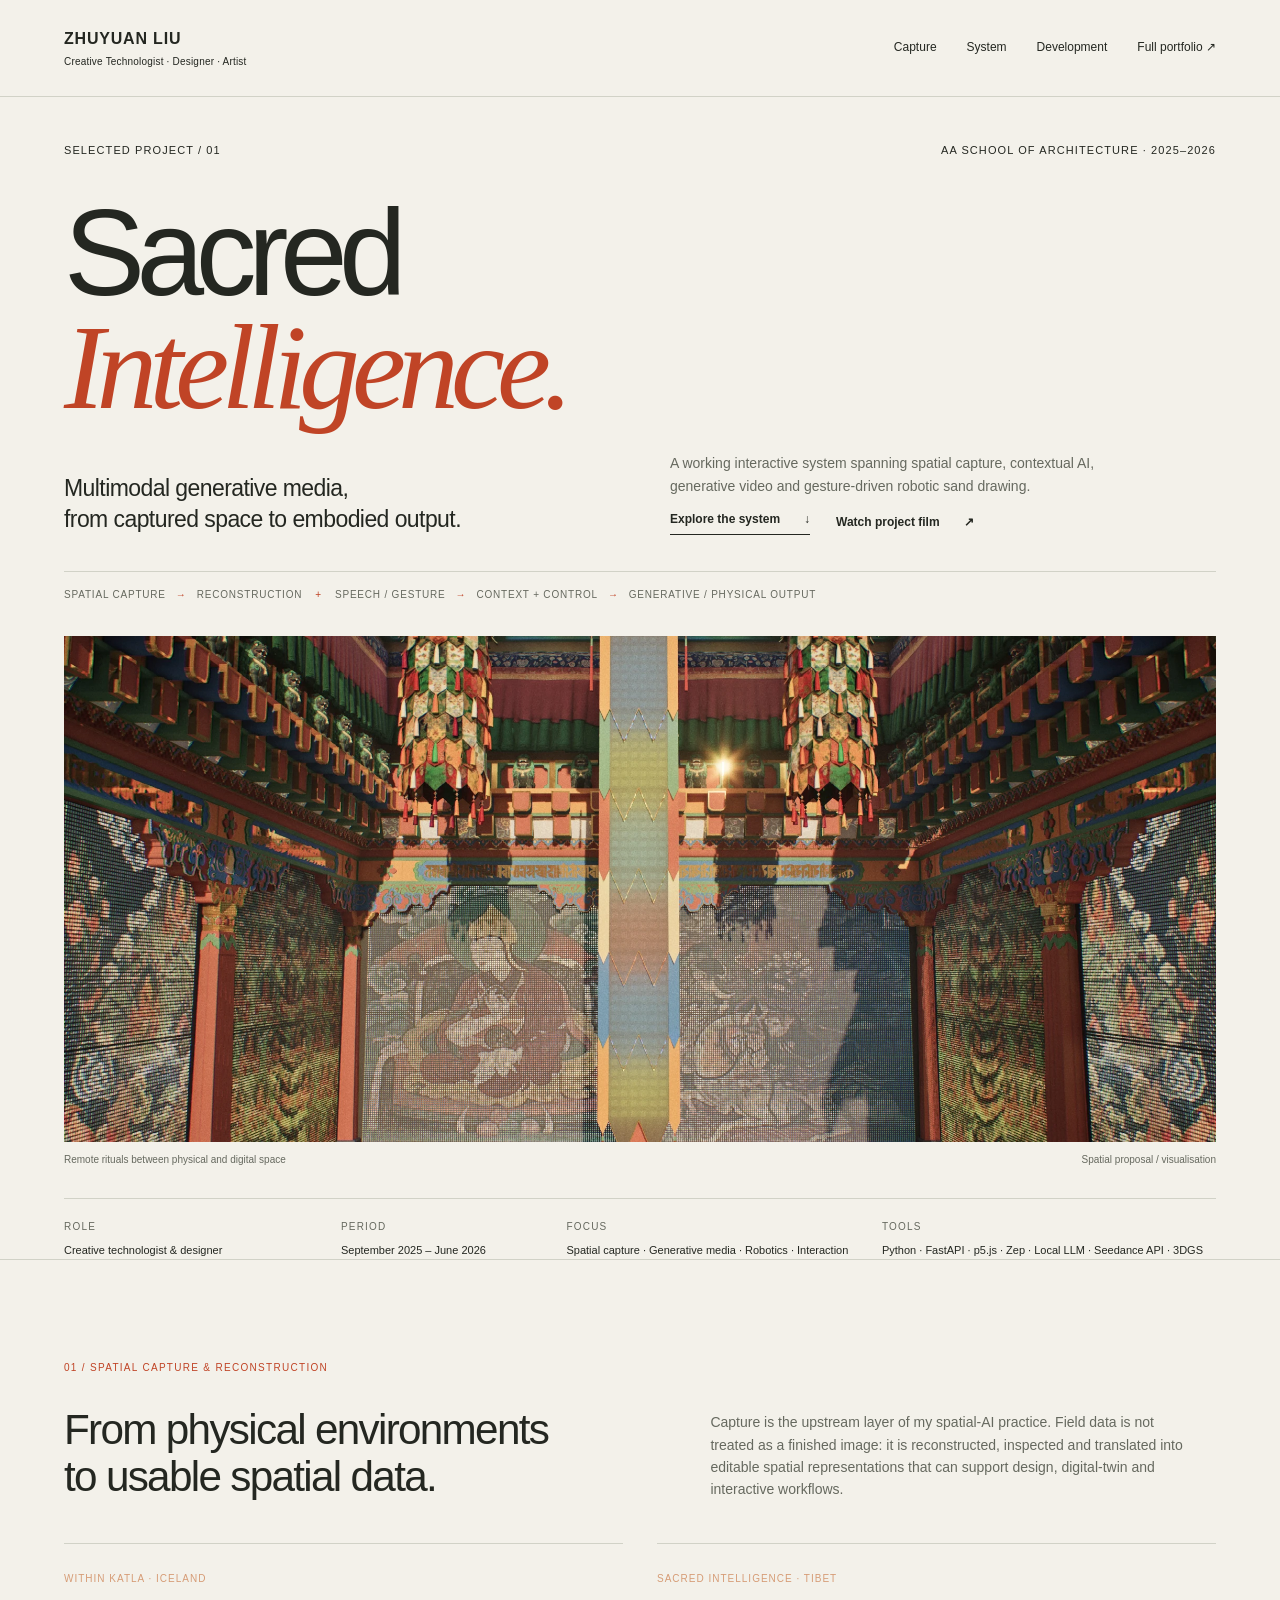
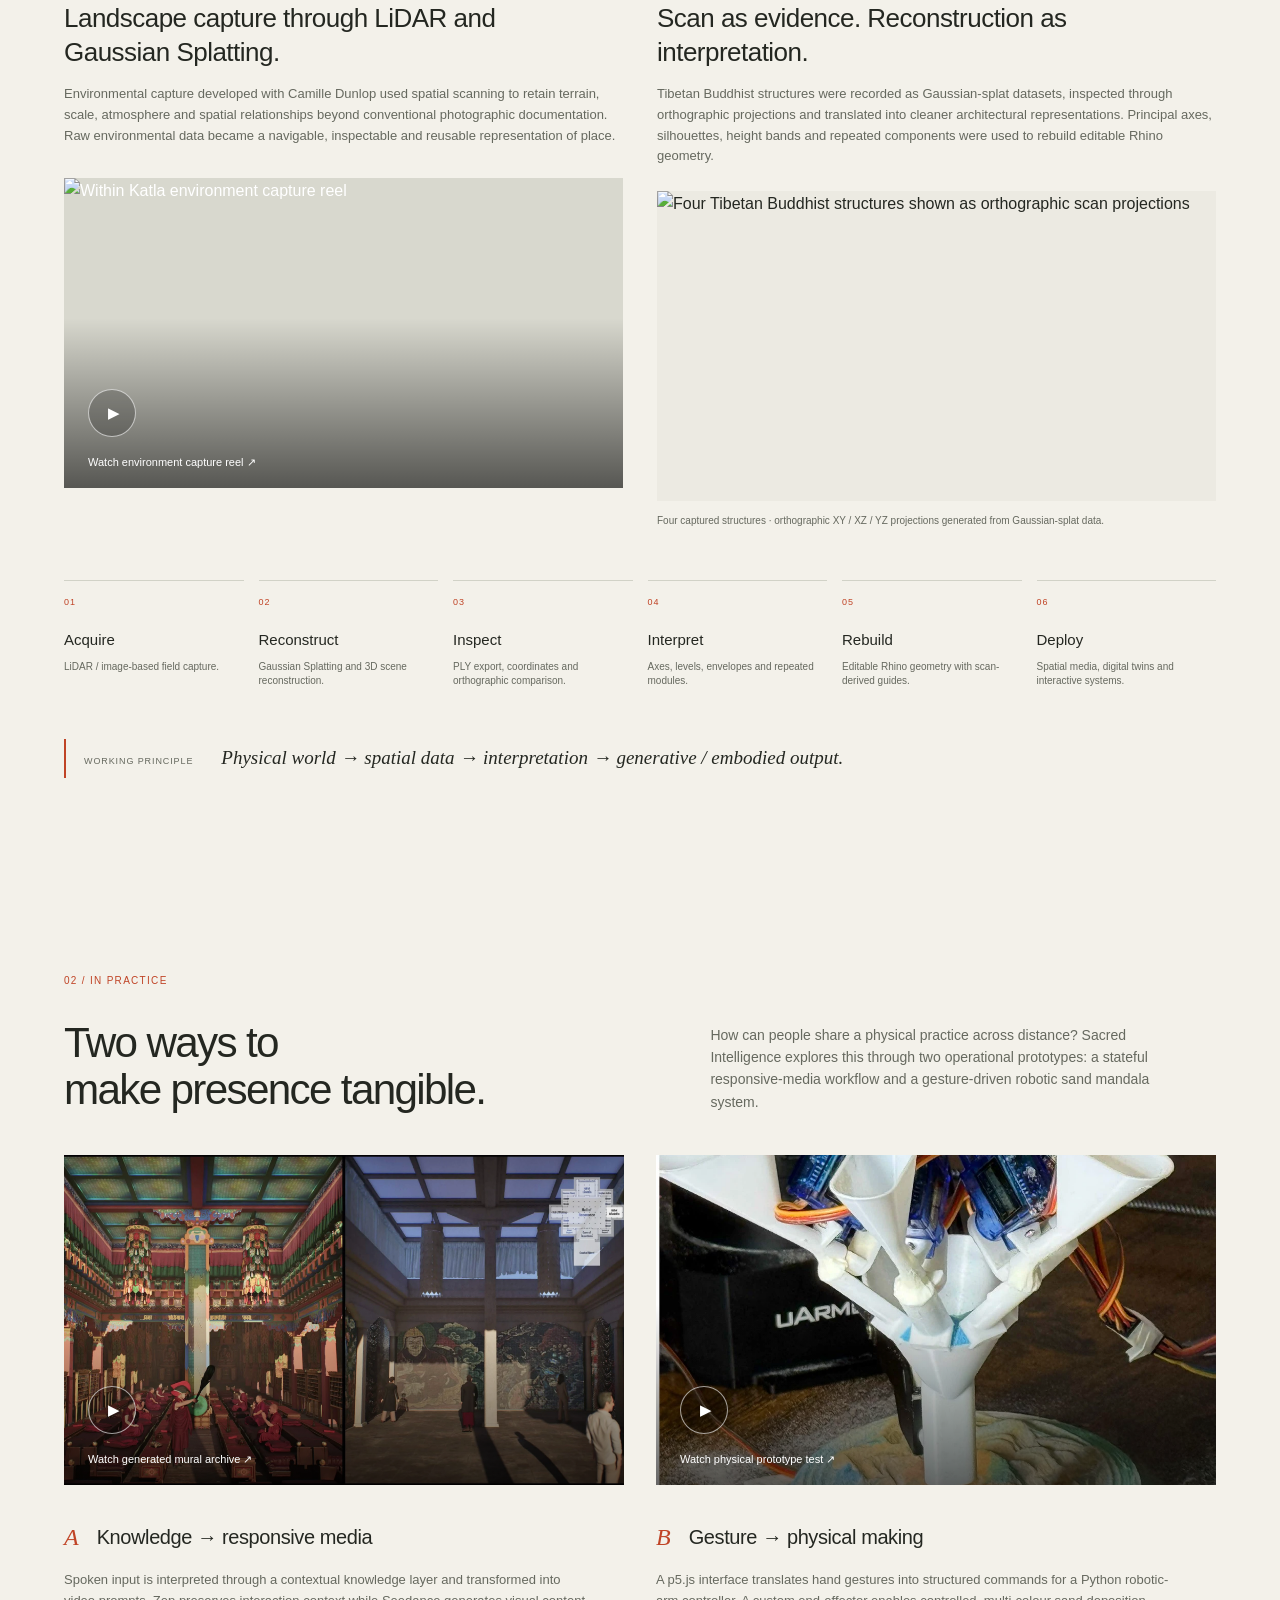
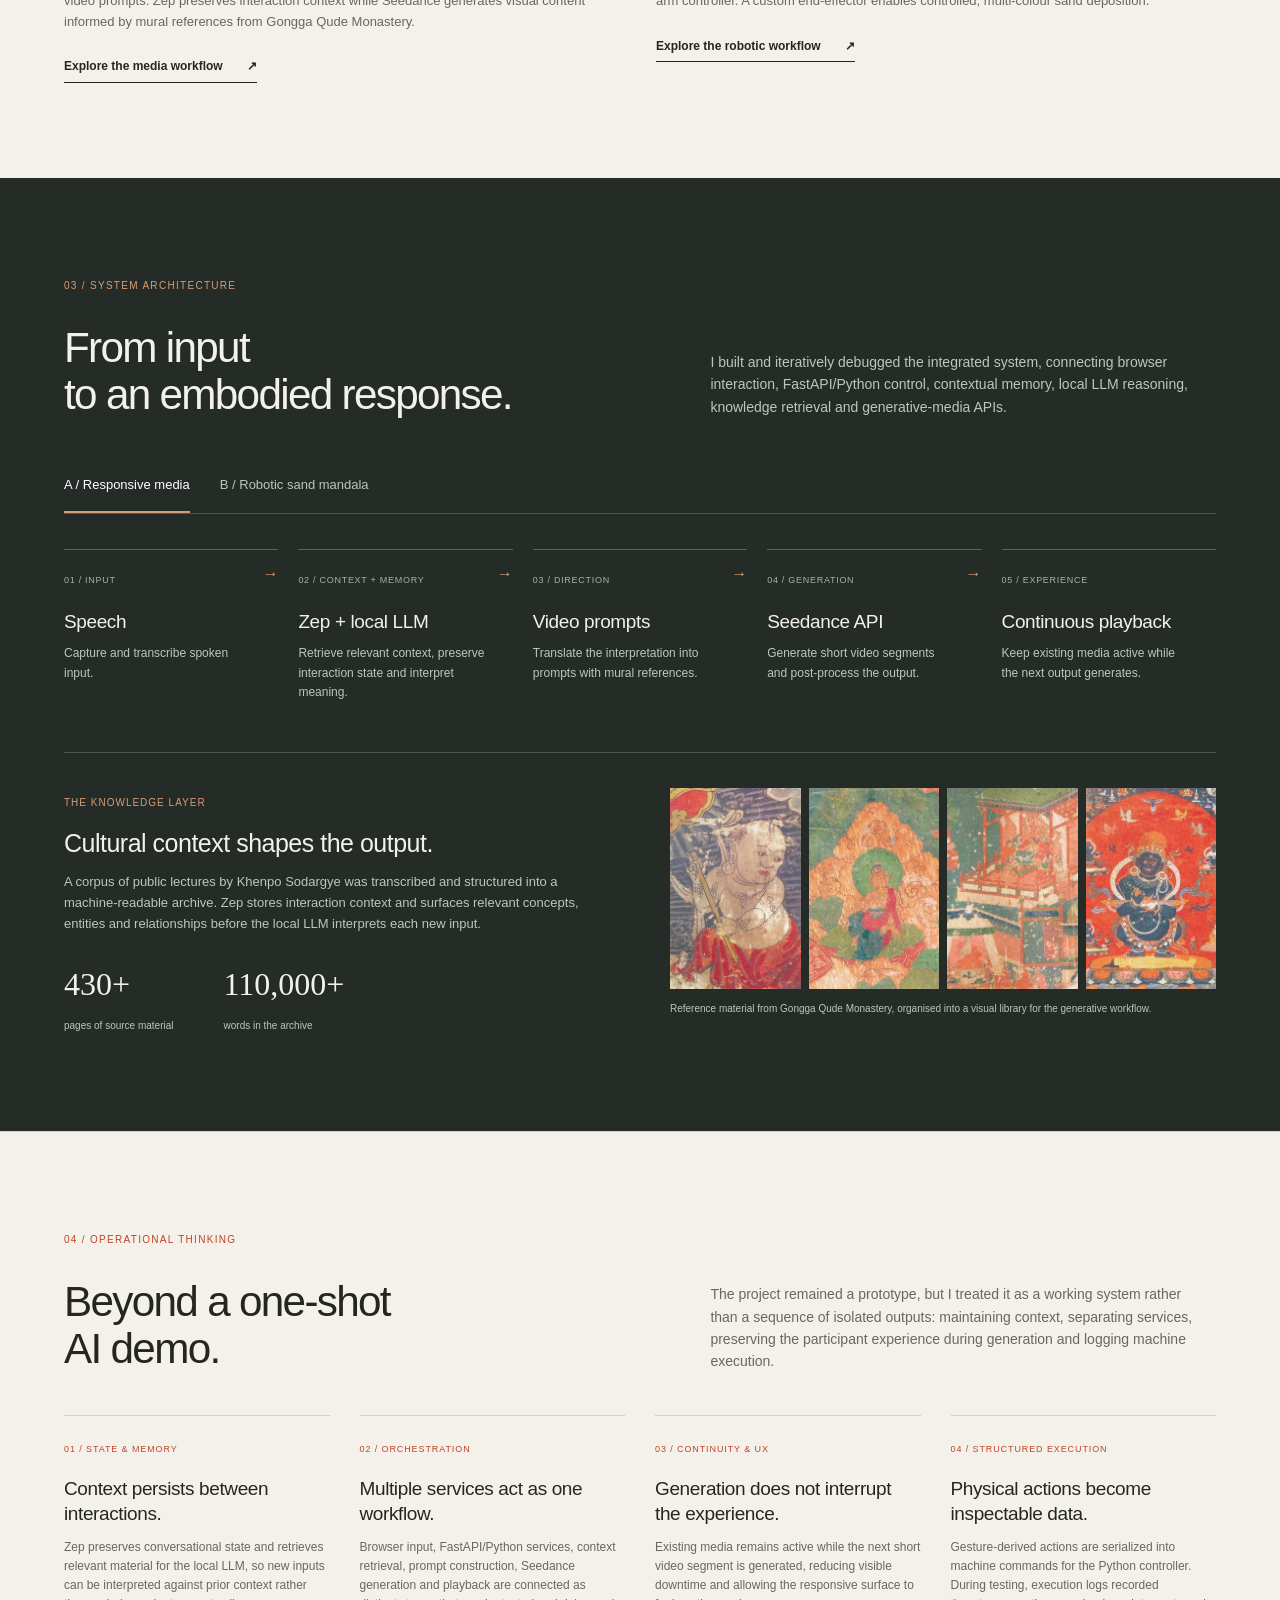
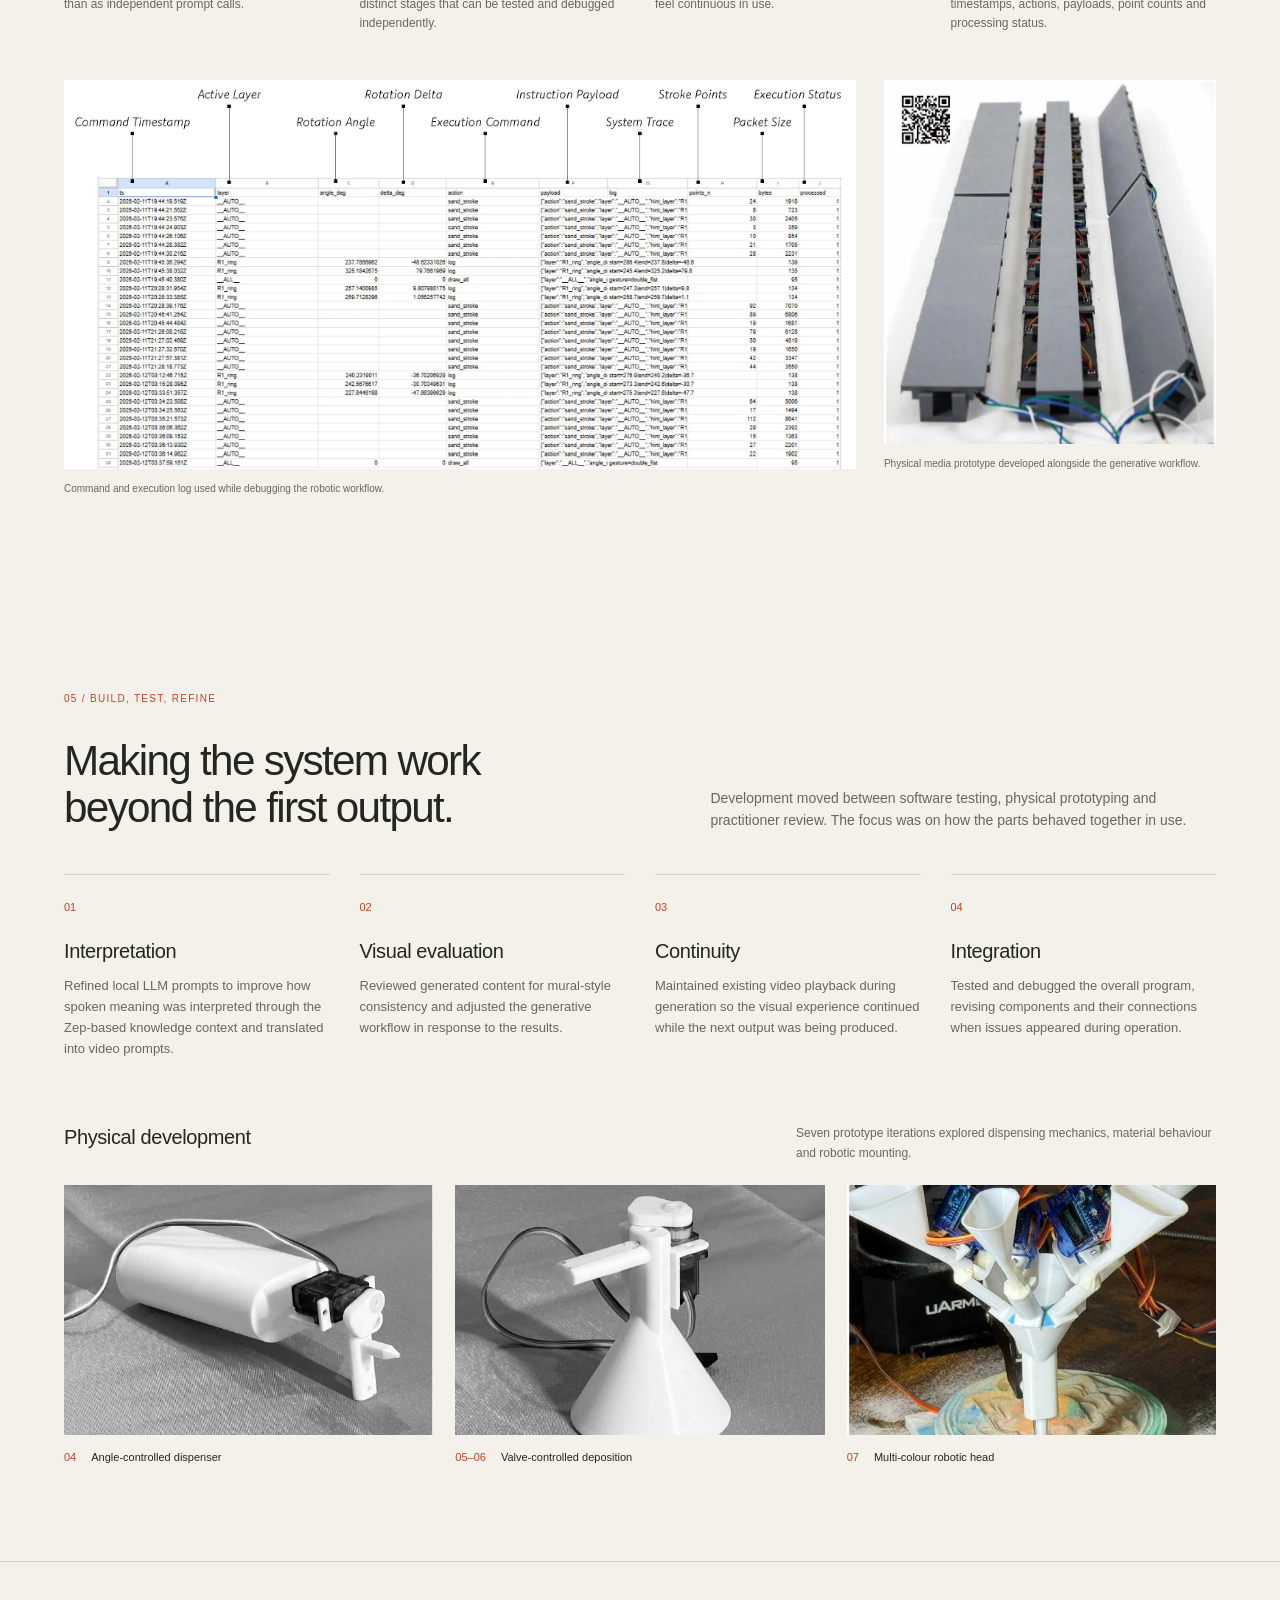
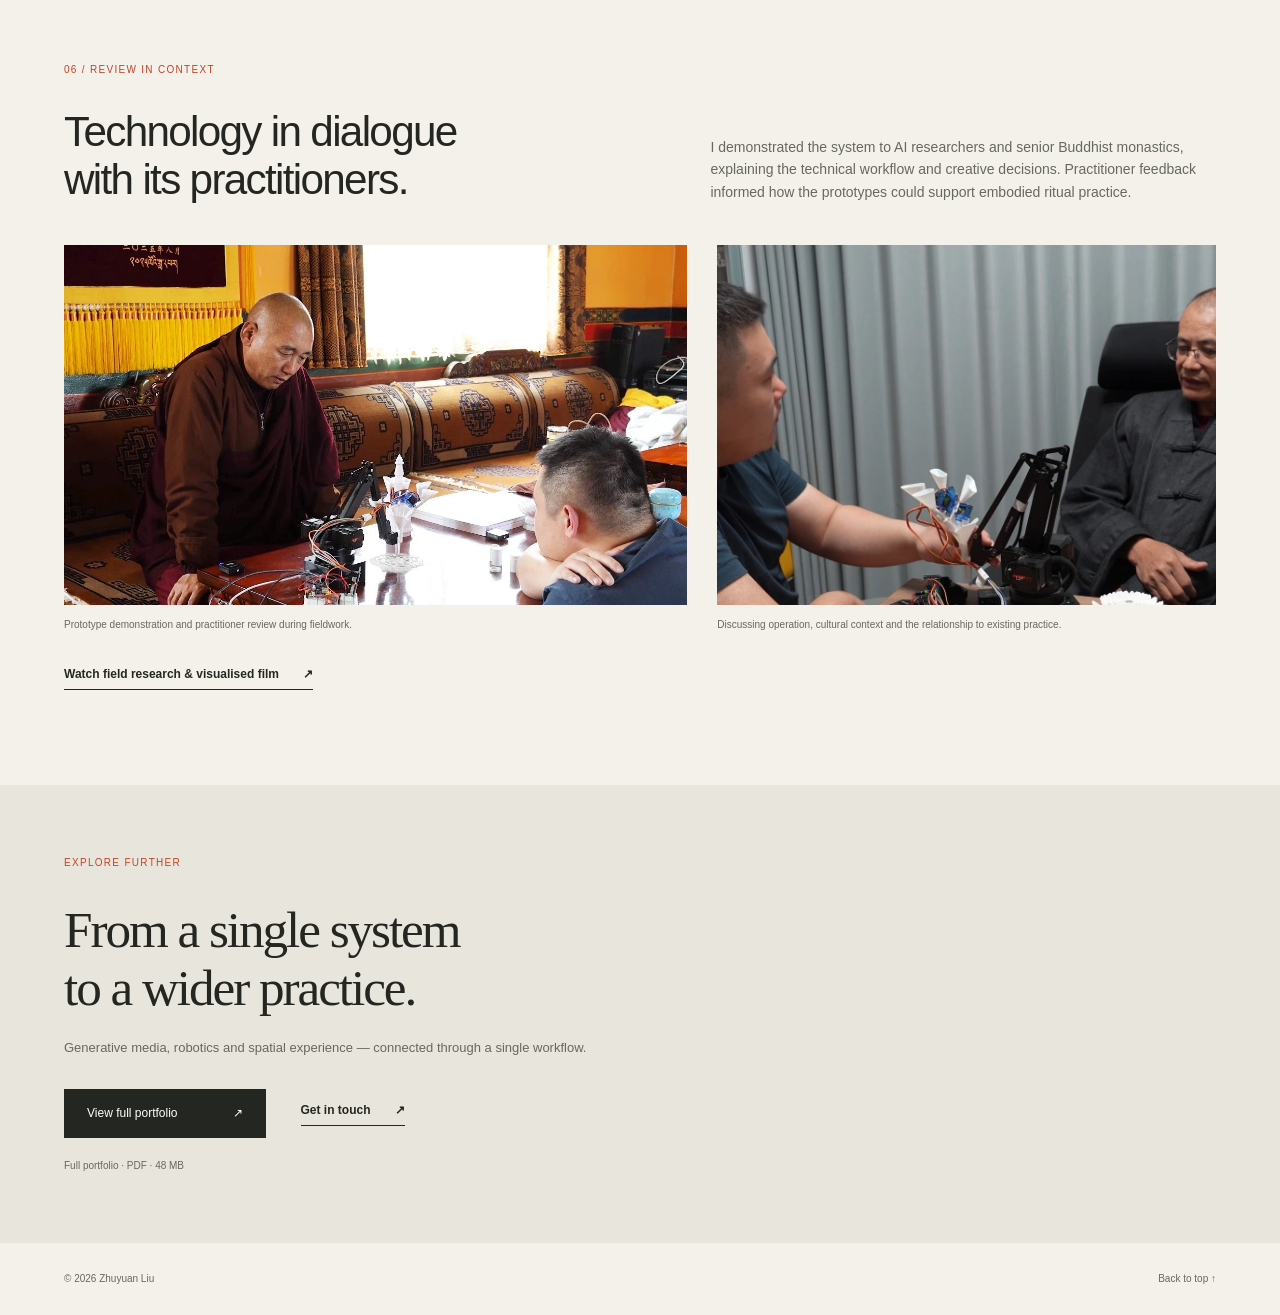
==== commit 79101e4d: "Add files via upload" ====
--- a/index.html
+++ b/index.html
@@ -3,31 +3,62 @@
 <head>
   <meta charset="utf-8"><meta name="viewport" content="width=device-width,initial-scale=1">
   <title>Sacred Intelligence — Zhuyuan Liu</title>
-  <meta name="description" content="A multimodal generative-media project by Zhuyuan Liu combining speech, contextual memory, local LLM reasoning, Seedance API integration and gesture-driven robotic output.">
+  <meta name="description" content="A multimodal spatial-AI project by Zhuyuan Liu combining spatial capture, contextual memory, local LLM reasoning, Seedance API integration and gesture-driven robotic output.">
   <meta name="theme-color" content="#f3f1ea">
   <link rel="icon" href="favicon.svg" type="image/svg+xml"><link rel="stylesheet" href="style.css">
 </head>
 <body>
 <a class="skip" href="#main">Skip to content</a>
-<header class="header"><a class="wordmark" href="#top">ZHUYUAN LIU<span>Creative Technologist · Designer · Artist</span></a><nav aria-label="Main navigation"><a href="#system">System</a><a href="#operation">Operation</a><a href="#development">Development</a><a href="Portfolio_Zhuyuan_Liu.pdf" target="_blank" rel="noopener">Full portfolio ↗</a></nav></header>
+<header class="header"><a class="wordmark" href="#top">ZHUYUAN LIU<span>Creative Technologist · Designer · Artist</span></a><nav aria-label="Main navigation"><a href="#capture">Capture</a><a href="#system">System</a><a href="#development">Development</a><a href="Portfolio_Zhuyuan_Liu.pdf" target="_blank" rel="noopener">Full portfolio ↗</a></nav></header>
 <main id="main">
 <section class="hero wrap" id="top">
   <div class="eyebrow"><span>Selected project / 01</span><span>AA School of Architecture · 2025–2026</span></div>
   <h1>Sacred<br><em>Intelligence.</em></h1>
-  <div class="hero-intro"><p>Multimodal generative media,<br>from human input to embodied output.</p><div><p class="intro-small">A working interactive system combining speech, contextual memory and generative video with gesture-driven robotic sand drawing.</p><a class="text-link" href="#demonstrations">Explore the working prototypes <span>↓</span></a></div></div>
-  <div class="hero-flow" aria-label="System summary"><span>Speech</span><i>→</i><span>Context + memory</span><i>→</i><span>Seedance API</span><i>→</i><span>Live media</span><strong>+</strong><span>Gesture</span><i>→</i><span>Python control</span><i>→</i><span>Robotic output</span></div>
+  <div class="hero-intro"><p>Multimodal generative media,<br>from captured space to embodied output.</p><div><p class="intro-small">A working interactive system spanning spatial capture, contextual AI, generative video and gesture-driven robotic sand drawing.</p><div class="hero-actions"><a class="text-link" href="#capture">Explore the system <span>↓</span></a><button class="text-link button-link" data-video="68vWY4_UBu8" data-title="Sacred Intelligence — Project Film">Watch project film <span>↗</span></button></div></div></div>
+  <div class="hero-flow" aria-label="System summary"><span>Spatial capture</span><i>→</i><span>Reconstruction</span><strong>+</strong><span>Speech / gesture</span><i>→</i><span>Context + control</span><i>→</i><span>Generative / physical output</span></div>
   <figure class="hero-image"><img src="assets/hero.webp" alt="Architectural visualisation of a ritual space with responsive mural surfaces" fetchpriority="high"><figcaption><span>Remote rituals between physical and digital space</span><span>Spatial proposal / visualisation</span></figcaption></figure>
-  <div class="project-meta"><div><span>Role</span>Creative technologist & designer</div><div><span>Period</span>September 2025 – June 2026</div><div><span>Focus</span>Generative media · Robotics · Interaction</div><div><span>Tools</span>Python · FastAPI · p5.js · Zep · Local LLM · Seedance API</div></div>
+  <div class="project-meta"><div><span>Role</span>Creative technologist & designer</div><div><span>Period</span>September 2025 – June 2026</div><div><span>Focus</span>Spatial capture · Generative media · Robotics · Interaction</div><div><span>Tools</span>Python · FastAPI · p5.js · Zep · Local LLM · Seedance API · 3DGS</div></div>
+</section>
+
+<section class="wrap section capture-section" id="capture">
+  <div class="section-label">01 / Spatial capture & reconstruction</div>
+  <div class="section-heading"><h2>From physical environments<br>to usable spatial data.</h2><p>Capture is the upstream layer of my spatial-AI practice. Field data is not treated as a finished image: it is reconstructed, inspected and translated into editable spatial representations that can support design, digital-twin and interactive workflows.</p></div>
+  <div class="capture-grid">
+    <article class="capture-story">
+      <span class="small-label">Within Katla · Iceland</span>
+      <h3>Landscape capture through LiDAR and Gaussian Splatting.</h3>
+      <p>Environmental capture developed with Camille Dunlop used spatial scanning to retain terrain, scale, atmosphere and spatial relationships beyond conventional photographic documentation. Raw environmental data became a navigable, inspectable and reusable representation of place.</p>
+      <button class="capture-reel video-cover" data-video="g203IbPtsOI" data-title="Within Katla — Environment Capture Reel" aria-label="Play Within Katla environment capture reel">
+        <img src="https://img.youtube.com/vi/g203IbPtsOI/maxresdefault.jpg" alt="Within Katla environment capture reel" loading="lazy">
+        <span class="play">▶</span><span class="video-label">Watch environment capture reel ↗</span>
+      </button>
+    </article>
+    <article class="capture-story capture-survey">
+      <span class="small-label">Sacred Intelligence · Tibet</span>
+      <h3>Scan as evidence. Reconstruction as interpretation.</h3>
+      <p>Tibetan Buddhist structures were recorded as Gaussian-splat datasets, inspected through orthographic projections and translated into cleaner architectural representations. Principal axes, silhouettes, height bands and repeated components were used to rebuild editable Rhino geometry.</p>
+      <figure><img src="https://danzhuyuanliu-uk.github.io/Capturing-Space/assets/tibetan-scan-survey.webp" alt="Four Tibetan Buddhist structures shown as orthographic scan projections" loading="lazy"><figcaption class="caption">Four captured structures · orthographic XY / XZ / YZ projections generated from Gaussian-splat data.</figcaption></figure>
+    </article>
+  </div>
+  <ol class="capture-pipeline" aria-label="Capture to model workflow">
+    <li><span>01</span><strong>Acquire</strong><small>LiDAR / image-based field capture.</small></li>
+    <li><span>02</span><strong>Reconstruct</strong><small>Gaussian Splatting and 3D scene reconstruction.</small></li>
+    <li><span>03</span><strong>Inspect</strong><small>PLY export, coordinates and orthographic comparison.</small></li>
+    <li><span>04</span><strong>Interpret</strong><small>Axes, levels, envelopes and repeated modules.</small></li>
+    <li><span>05</span><strong>Rebuild</strong><small>Editable Rhino geometry with scan-derived guides.</small></li>
+    <li><span>06</span><strong>Deploy</strong><small>Spatial media, digital twins and interactive systems.</small></li>
+  </ol>
+  <div class="capture-principle"><span>Working principle</span><p>Physical world → spatial data → interpretation → generative / embodied output.</p></div>
 </section>
 <section class="wrap overview section" id="demonstrations">
-  <div class="section-label">01 / In practice</div><div class="section-heading"><h2>Two ways to<br>make presence tangible.</h2><p>How can people share a physical practice across distance? Sacred Intelligence explores this through two operational prototypes: a stateful responsive-media workflow and a gesture-driven robotic sand mandala system.</p></div>
+  <div class="section-label">02 / In practice</div><div class="section-heading"><h2>Two ways to<br>make presence tangible.</h2><p>How can people share a physical practice across distance? Sacred Intelligence explores this through two operational prototypes: a stateful responsive-media workflow and a gesture-driven robotic sand mandala system.</p></div>
   <div class="demo-grid">
     <article class="demo"><button class="video-cover" data-video="nR3iQhC1EfA" data-title="Generated mural archive" aria-label="Play generated mural archive"><img src="assets/mural-space.webp" alt="Visualisation of responsive murals within a shared ritual environment" loading="lazy"><span class="play">▶</span><span class="video-label">Watch generated mural archive ↗</span></button><div class="card-heading"><span>A</span><h3>Knowledge → responsive media</h3></div><p>Spoken input is interpreted through a contextual knowledge layer and transformed into video prompts. Zep preserves interaction context while Seedance generates visual content informed by mural references from Gongga Qude Monastery.</p><a class="text-link" href="#system" data-select="media">Explore the media workflow <span>↗</span></a></article>
     <article class="demo"><button class="video-cover" data-video="Bx3KlwexHJ8" data-title="Robotic sand deposition prototype" aria-label="Play robotic sand deposition prototype video"><img src="assets/robot.webp" alt="Physical robot end-effector depositing coloured sand onto a mandala" loading="lazy"><span class="play">▶</span><span class="video-label">Watch physical prototype test ↗</span></button><div class="card-heading"><span>B</span><h3>Gesture → physical making</h3></div><p>A p5.js interface translates hand gestures into structured commands for a Python robotic-arm controller. A custom end-effector enables controlled, multi-colour sand deposition.</p><a class="text-link" href="#system" data-select="robot">Explore the robotic workflow <span>↗</span></a></article>
   </div>
 </section>
 <section class="system-section" id="system"><div class="wrap section">
-  <div class="section-label">02 / System architecture</div><div class="section-heading"><h2>From input<br>to an embodied response.</h2><p>I built and iteratively debugged the integrated system, connecting browser interaction, FastAPI/Python control, contextual memory, local LLM reasoning, knowledge retrieval and generative-media APIs.</p></div>
+  <div class="section-label">03 / System architecture</div><div class="section-heading"><h2>From input<br>to an embodied response.</h2><p>I built and iteratively debugged the integrated system, connecting browser interaction, FastAPI/Python control, contextual memory, local LLM reasoning, knowledge retrieval and generative-media APIs.</p></div>
   <div class="tabs" role="tablist" aria-label="System workflows"><button id="tab-media" role="tab" aria-selected="true" aria-controls="panel-media" data-tab="media">A / Responsive media</button><button id="tab-robot" role="tab" aria-selected="false" aria-controls="panel-robot" data-tab="robot" tabindex="-1">B / Robotic sand mandala</button></div>
   <div id="panel-media" role="tabpanel" aria-labelledby="tab-media" class="flow-panel">
     <ol class="pipeline"><li><span>01 / Input</span><h3>Speech</h3><p>Capture and transcribe spoken input.</p></li><li><span>02 / Context + memory</span><h3>Zep + local LLM</h3><p>Retrieve relevant context, preserve interaction state and interpret meaning.</p></li><li><span>03 / Direction</span><h3>Video prompts</h3><p>Translate the interpretation into prompts with mural references.</p></li><li><span>04 / Generation</span><h3>Seedance API</h3><p>Generate short video segments and post-process the output.</p></li><li><span>05 / Experience</span><h3>Continuous playback</h3><p>Keep existing media active while the next output generates.</p></li></ol>
@@ -39,7 +70,7 @@
   </div>
 </div></section>
 <section class="wrap section operation" id="operation">
-  <div class="section-label">03 / Operational thinking</div>
+  <div class="section-label">04 / Operational thinking</div>
   <div class="section-heading"><h2>Beyond a one-shot<br>AI demo.</h2><p>The project remained a prototype, but I treated it as a working system rather than a sequence of isolated outputs: maintaining context, separating services, preserving the participant experience during generation and logging machine execution.</p></div>
   <div class="operation-grid">
     <article><span>01 / State & memory</span><h3>Context persists between interactions.</h3><p>Zep preserves conversational state and retrieves relevant material for the local LLM, so new inputs can be interpreted against prior context rather than as independent prompt calls.</p></article>
@@ -52,13 +83,13 @@
     <figure class="evidence-small"><img src="assets/media-prototype.webp" alt="Physical media prototype developed as part of the responsive installation" loading="lazy"><figcaption class="caption">Physical media prototype developed alongside the generative workflow.</figcaption></figure>
   </div>
 </section>
-<section class="wrap section" id="development"><div class="section-label">04 / Build, test, refine</div><div class="section-heading"><h2>Making the system work<br>beyond the first output.</h2><p>Development moved between software testing, physical prototyping and practitioner review. The focus was on how the parts behaved together in use.</p></div>
+<section class="wrap section" id="development"><div class="section-label">05 / Build, test, refine</div><div class="section-heading"><h2>Making the system work<br>beyond the first output.</h2><p>Development moved between software testing, physical prototyping and practitioner review. The focus was on how the parts behaved together in use.</p></div>
   <div class="decisions"><article><span>01</span><h3>Interpretation</h3><p>Refined local LLM prompts to improve how spoken meaning was interpreted through the Zep-based knowledge context and translated into video prompts.</p></article><article><span>02</span><h3>Visual evaluation</h3><p>Reviewed generated content for mural-style consistency and adjusted the generative workflow in response to the results.</p></article><article><span>03</span><h3>Continuity</h3><p>Maintained existing video playback during generation so the visual experience continued while the next output was being produced.</p></article><article><span>04</span><h3>Integration</h3><p>Tested and debugged the overall program, revising components and their connections when issues appeared during operation.</p></article></div>
   <div class="prototype-heading"><h3>Physical development</h3><p>Seven prototype iterations explored dispensing mechanics, material behaviour and robotic mounting.</p></div>
   <div class="prototype-grid"><figure><img src="assets/prototype-early.webp" alt="Early angle-controlled sand dispenser prototype" loading="lazy"><figcaption><span>04</span>Angle-controlled dispenser</figcaption></figure><figure><img src="assets/prototype-valve.webp" alt="Valve-controlled sand deposition prototype" loading="lazy"><figcaption><span>05–06</span>Valve-controlled deposition</figcaption></figure><figure><img src="assets/robot.webp" alt="Final multi-colour deposition head tested on a sand mandala" loading="lazy"><figcaption><span>07</span>Multi-colour robotic head</figcaption></figure></div>
 </section>
-<section class="wrap section review" id="context"><div class="section-label">05 / Review in context</div><div class="section-heading"><h2>Technology in dialogue<br>with its practitioners.</h2><p>I demonstrated the system to AI researchers and senior Buddhist monastics, explaining the technical workflow and creative decisions. Practitioner feedback informed how the prototypes could support embodied ritual practice.</p></div><div class="review-grid"><figure><img src="assets/review.webp" alt="Demonstration of the sand deposition prototype with Buddhist practitioners during fieldwork" loading="lazy"><figcaption class="caption">Prototype demonstration and practitioner review during fieldwork.</figcaption></figure><figure><img src="assets/discussion.webp" alt="Discussion of a physical prototype with a Buddhist scholar" loading="lazy"><figcaption class="caption">Discussing operation, cultural context and the relationship to existing practice.</figcaption></figure></div><a class="text-link" href="https://youtu.be/68vWY4_UBu8" target="_blank" rel="noopener">Watch field research & visualised film <span>↗</span></a></section>
-<section class="closing"><div class="wrap"><span class="section-label">Explore further</span><h2>From a single system<br>to a wider practice.</h2><p>Generative media, robotics and spatial experience — connected through a single workflow.</p><div class="closing-links"><a class="button" href="Portfolio_Zhuyuan_Liu.pdf" target="_blank" rel="noopener">View full portfolio <span>↗</span></a><a class="text-link" href="mailto:zhuyuan.liu@outlook.com">Get in touch <span>↗</span></a></div><p class="caption">Full portfolio · PDF · 25 MB</p></div></section>
+<section class="wrap section review" id="context"><div class="section-label">06 / Review in context</div><div class="section-heading"><h2>Technology in dialogue<br>with its practitioners.</h2><p>I demonstrated the system to AI researchers and senior Buddhist monastics, explaining the technical workflow and creative decisions. Practitioner feedback informed how the prototypes could support embodied ritual practice.</p></div><div class="review-grid"><figure><img src="assets/review.webp" alt="Demonstration of the sand deposition prototype with Buddhist practitioners during fieldwork" loading="lazy"><figcaption class="caption">Prototype demonstration and practitioner review during fieldwork.</figcaption></figure><figure><img src="assets/discussion.webp" alt="Discussion of a physical prototype with a Buddhist scholar" loading="lazy"><figcaption class="caption">Discussing operation, cultural context and the relationship to existing practice.</figcaption></figure></div><a class="text-link" href="https://youtu.be/68vWY4_UBu8" target="_blank" rel="noopener">Watch field research & visualised film <span>↗</span></a></section>
+<section class="closing"><div class="wrap"><span class="section-label">Explore further</span><h2>From a single system<br>to a wider practice.</h2><p>Generative media, robotics and spatial experience — connected through a single workflow.</p><div class="closing-links"><a class="button" href="Portfolio_Zhuyuan_Liu.pdf" target="_blank" rel="noopener">View full portfolio <span>↗</span></a><a class="text-link" href="mailto:zhuyuan.liu@outlook.com">Get in touch <span>↗</span></a></div><p class="caption">Full portfolio · PDF · 48 MB</p></div></section>
 </main>
 <footer class="wrap"><span>© 2026 Zhuyuan Liu</span><a href="#top">Back to top ↑</a></footer>
 <dialog id="video-dialog"><div class="dialog-bar"><span id="video-title"></span><button id="close-video" aria-label="Close video">Close ✕</button></div><div id="video-frame"></div><p>Playback unavailable? <a id="video-external" target="_blank" rel="noopener">Watch on YouTube ↗</a></p></dialog>
--- a/style.css
+++ b/style.css
@@ -1,5 +1,10 @@
-:root{--paper:#f3f1ea;--ink:#242721;--muted:#66695f;--line:#d1d2c7;--accent:#c04426;--dark:#252c27}*{box-sizing:border-box}html{scroll-behavior:smooth;scroll-padding-top:95px}body{margin:0;background:var(--paper);color:var(--ink);font-family:Arial,Helvetica,sans-serif;font-size:16px;line-height:1.6}a{color:inherit;text-decoration:none}button{font:inherit;cursor:pointer}img{max-width:100%;display:block}figure,p,h1,h2,h3{margin:0}button,a{-webkit-tap-highlight-color:transparent}a:focus-visible,button:focus-visible{outline:3px solid var(--accent);outline-offset:5px}.wrap{max-width:1440px;margin:auto;padding-left:64px;padding-right:64px}.header{display:flex;justify-content:space-between;align-items:center;padding:26px 64px;border-bottom:1px solid var(--line);max-width:1600px;margin:auto}.wordmark{font-size:16px;font-weight:700;letter-spacing:.05em}.wordmark span{display:block;font-size:10px;font-weight:400;letter-spacing:.02em;margin-top:2px}.header nav{display:flex;gap:30px;font-size:12px}.header nav a:hover,.text-link:hover{color:var(--accent)}.eyebrow{display:flex;justify-content:space-between;font-size:11px;text-transform:uppercase;letter-spacing:.1em;margin-top:45px}h1{font-size:clamp(70px,9.5vw,142px);line-height:.93;font-weight:400;letter-spacing:-.07em;margin:38px 0 28px}h1 em{font-family:Georgia,'Times New Roman',serif;font-weight:400;color:var(--accent);letter-spacing:-.065em}.hero-intro{display:grid;grid-template-columns:1fr 1fr;gap:60px;align-items:end;margin-bottom:36px}.hero-intro>p{font-size:23px;line-height:1.35;letter-spacing:-.025em}.intro-small{max-width:480px;font-size:14px;color:var(--muted);margin-bottom:13px}.text-link{font-size:12px;font-weight:700;display:inline-flex;gap:24px;align-items:center;border-bottom:1px solid currentColor;padding-bottom:5px}.hero-flow{display:flex;align-items:center;gap:11px;flex-wrap:wrap;border-top:1px solid var(--line);border-bottom:1px solid var(--line);padding:13px 0;margin:-7px 0 28px;font-size:10px;text-transform:uppercase;letter-spacing:.075em;color:var(--muted)}.hero-flow span{color:var(--ink)}.hero-flow i{font-style:normal;color:var(--accent)}.hero-flow strong{font-family:Georgia,serif;font-weight:400;font-style:italic;color:var(--accent);margin:0 4px}.hero-image img{width:100%;aspect-ratio:2.28;object-fit:cover;object-position:center 55%}.hero-image figcaption{display:flex;justify-content:space-between;font-size:10px;color:var(--muted);padding-top:10px}.project-meta{display:grid;grid-template-columns:1fr .8fr 1.15fr 1.3fr;gap:20px;font-size:11px;margin-top:30px;border-top:1px solid var(--line);padding-top:20px}.project-meta span{display:block;color:var(--muted);font-size:10px;text-transform:uppercase;letter-spacing:.12em;margin-bottom:7px}.section{padding-top:100px;padding-bottom:95px}.section-label{display:block;text-transform:uppercase;font-size:10px;letter-spacing:.13em;color:var(--accent);margin-bottom:30px}.section-heading{display:grid;grid-template-columns:1.15fr 1fr;gap:65px;align-items:end;margin-bottom:42px}h2{font-size:clamp(30px,3.3vw,49px);font-weight:400;line-height:1.12;letter-spacing:-.04em}.section-heading>p{font-size:14px;color:var(--muted);max-width:490px}.demo-grid{display:grid;grid-template-columns:1fr 1fr;gap:32px}.video-cover{position:relative;border:0;padding:0;background:#d8d8ce;width:100%;overflow:hidden;text-align:left;color:#fff}.video-cover img{width:100%;height:330px;object-fit:cover;transition:transform .5s}.video-cover:hover img{transform:scale(1.03)}.video-cover:after{content:'';position:absolute;inset:45% 0 0;background:linear-gradient(transparent,#0009);pointer-events:none}.play{position:absolute;left:24px;bottom:51px;border:1px solid #fff9;border-radius:50%;display:grid;place-items:center;width:48px;height:48px;background:#0003;z-index:1;font-size:15px;padding-left:3px}.video-label{position:absolute;bottom:17px;left:24px;z-index:1;font-size:11px}.card-heading{display:flex;gap:18px;align-items:center;margin:25px 0 14px}.card-heading>span{font-family:Georgia,serif;color:var(--accent);font-style:italic;font-size:24px}h3{font-size:20px;font-weight:400;line-height:1.3;letter-spacing:-.02em}.demo p{font-size:13px;color:var(--muted);max-width:530px;margin-bottom:20px}.system-section{background:var(--dark);color:#f3f1ea}.system-section .section-label{color:#d69c76}.system-section .section-heading>p,.system-section p{color:#bec5bc}.tabs{display:flex;gap:30px;border-bottom:1px solid #ffffff30;margin-bottom:35px}.tabs button{border:0;border-bottom:2px solid transparent;color:#bdc5bb;background:none;padding:15px 0;font-size:13px}.tabs button[aria-selected=true]{color:#fff;border-color:#d69c76}.pipeline{padding:0;list-style:none;display:grid;grid-template-columns:repeat(5,1fr);gap:20px;margin:0 0 50px}.pipeline li{border-top:1px solid #ffffff40;padding-top:15px;position:relative}.pipeline li:not(:last-child):after{content:'→';position:absolute;right:0;top:11px;color:#d69c76}.pipeline span{font-size:9px;text-transform:uppercase;letter-spacing:.08em;color:#a6b2a6}.pipeline h3{margin:19px 0 10px;font-size:19px}.pipeline p{font-size:12px;max-width:190px}.flow-detail{border-top:1px solid #ffffff30;padding-top:35px;display:grid;grid-template-columns:1fr 1fr;gap:60px}.small-label{font-size:10px;color:#d69c76;text-transform:uppercase;letter-spacing:.1em}.flow-detail h3{font-size:25px;margin:13px 0}.flow-detail p{font-size:13px}.stats{display:flex;gap:50px;margin-top:25px}.stats strong{display:block;font-family:Georgia,serif;font-weight:400;font-size:32px}.stats span{font-size:10px;color:#bec5bc}.mural-strip{display:grid;grid-template-columns:repeat(4,1fr);gap:8px}.mural-strip img{width:100%;aspect-ratio:.65;object-fit:cover}.caption{font-size:10px!important;color:var(--muted);margin-top:12px;line-height:1.5}.detail-img{width:100%;max-height:280px;object-fit:contain;background:#fff}.operation{border-bottom:1px solid var(--line)}.operation-grid{display:grid;grid-template-columns:repeat(4,1fr);gap:28px;margin-bottom:50px}.operation-grid article{border-top:1px solid var(--line);padding-top:17px}.operation-grid article>span{display:block;font-size:9px;text-transform:uppercase;letter-spacing:.09em;color:var(--accent);margin-bottom:18px}.operation-grid h3{font-size:19px;margin-bottom:11px}.operation-grid p{font-size:12px;color:var(--muted)}.evidence-grid{display:grid;grid-template-columns:2.1fr .9fr;gap:24px;align-items:start}.evidence-grid img{width:100%;background:#fff}.evidence-wide img{aspect-ratio:2.03;object-fit:cover}.evidence-small img{aspect-ratio:.91;object-fit:cover}.decisions{display:grid;grid-template-columns:repeat(4,1fr);gap:30px;margin-bottom:65px}.decisions article{border-top:1px solid var(--line);padding-top:18px}.decisions article>span{font-size:11px;color:var(--accent)}.decisions h3{margin:20px 0 12px}.decisions p{font-size:13px;color:var(--muted)}.prototype-heading{display:flex;justify-content:space-between;align-items:start;gap:40px;margin-bottom:22px}.prototype-heading p{max-width:420px;font-size:12px;color:var(--muted)}.prototype-grid{display:grid;grid-template-columns:repeat(3,1fr);gap:22px}.prototype-grid img{width:100%;height:250px;object-fit:cover}.prototype-grid figcaption{font-size:11px;margin-top:14px;display:flex;gap:15px}.prototype-grid figcaption span{color:var(--accent)}.review{border-top:1px solid var(--line)}.review-grid{display:grid;grid-template-columns:1.25fr 1fr;gap:30px;margin-bottom:28px}.review-grid img{width:100%;height:360px;object-fit:cover}.closing{background:#e8e6dc;padding:70px 0}.closing h2{font-family:Georgia,serif;font-size:clamp(36px,4vw,58px);line-height:1.14}.closing p{font-size:13px;color:var(--muted);margin-top:20px}.closing-links{display:flex;gap:35px;align-items:center;margin-top:30px}.button{background:var(--ink);color:#fff;padding:15px 23px;font-size:12px;display:inline-flex;gap:55px}.button:hover{background:var(--accent)}footer{display:flex;justify-content:space-between;padding-top:28px!important;padding-bottom:28px!important;font-size:10px;color:var(--muted)}dialog{width:min(1000px,94vw);padding:20px;background:var(--paper);color:var(--ink);border:0;max-height:95vh}dialog::backdrop{background:#141b17dc}.dialog-bar{display:flex;justify-content:space-between;gap:20px;align-items:center;margin-bottom:16px;font-size:13px}#close-video{background:none;border:1px solid var(--line);padding:8px 13px;font-size:12px}#video-frame{aspect-ratio:16/9;background:#111}#video-frame iframe{width:100%;height:100%;border:0}dialog>p{font-size:12px;margin-top:14px}dialog>p a{text-decoration:underline}.skip{position:fixed;top:-60px;left:10px;background:white;padding:10px;z-index:10}.skip:focus{top:10px}[hidden]{display:none!important}
+:root{--paper:#f3f1ea;--ink:#242721;--muted:#66695f;--line:#d1d2c7;--accent:#c04426;--dark:#252c27}*{box-sizing:border-box}html{scroll-behavior:smooth;scroll-padding-top:95px}body{margin:0;background:var(--paper);color:var(--ink);font-family:Arial,Helvetica,sans-serif;font-size:16px;line-height:1.6}a{color:inherit;text-decoration:none}button{font:inherit;cursor:pointer}img{max-width:100%;display:block}figure,p,h1,h2,h3{margin:0}button,a{-webkit-tap-highlight-color:transparent}a:focus-visible,button:focus-visible{outline:3px solid var(--accent);outline-offset:5px}.wrap{max-width:1440px;margin:auto;padding-left:64px;padding-right:64px}.header{display:flex;justify-content:space-between;align-items:center;padding:26px 64px;border-bottom:1px solid var(--line);max-width:1600px;margin:auto}.wordmark{font-size:16px;font-weight:700;letter-spacing:.05em}.wordmark span{display:block;font-size:10px;font-weight:400;letter-spacing:.02em;margin-top:2px}.header nav{display:flex;gap:30px;font-size:12px}.header nav a:hover,.text-link:hover{color:var(--accent)}.eyebrow{display:flex;justify-content:space-between;font-size:11px;text-transform:uppercase;letter-spacing:.1em;margin-top:45px}h1{font-size:clamp(70px,9.5vw,142px);line-height:.93;font-weight:400;letter-spacing:-.07em;margin:38px 0 28px}h1 em{font-family:Georgia,'Times New Roman',serif;font-weight:400;color:var(--accent);letter-spacing:-.065em}.hero-intro{display:grid;grid-template-columns:1fr 1fr;gap:60px;align-items:end;margin-bottom:36px}.hero-intro>p{font-size:23px;line-height:1.35;letter-spacing:-.025em}.intro-small{max-width:480px;font-size:14px;color:var(--muted);margin-bottom:13px}.text-link{font-size:12px;font-weight:700;display:inline-flex;gap:24px;align-items:center;border-bottom:1px solid currentColor;padding-bottom:5px}.hero-image img{width:100%;aspect-ratio:2.28;object-fit:cover;object-position:center 55%}.hero-image figcaption{display:flex;justify-content:space-between;font-size:10px;color:var(--muted);padding-top:10px}.project-meta{display:grid;grid-template-columns:1fr .8fr 1.15fr 1.3fr;gap:20px;font-size:11px;margin-top:30px;border-top:1px solid var(--line);padding-top:20px}.project-meta span{display:block;color:var(--muted);font-size:10px;text-transform:uppercase;letter-spacing:.12em;margin-bottom:7px}.section{padding-top:100px;padding-bottom:95px}.section-label{display:block;text-transform:uppercase;font-size:10px;letter-spacing:.13em;color:var(--accent);margin-bottom:30px}.section-heading{display:grid;grid-template-columns:1.15fr 1fr;gap:65px;align-items:end;margin-bottom:42px}h2{font-size:clamp(30px,3.3vw,49px);font-weight:400;line-height:1.12;letter-spacing:-.04em}.section-heading>p{font-size:14px;color:var(--muted);max-width:490px}.demo-grid{display:grid;grid-template-columns:1fr 1fr;gap:32px}.video-cover{position:relative;border:0;padding:0;background:#d8d8ce;width:100%;overflow:hidden;text-align:left;color:#fff}.video-cover img{width:100%;height:330px;object-fit:cover;transition:transform .5s}.video-cover:hover img{transform:scale(1.03)}.video-cover:after{content:'';position:absolute;inset:45% 0 0;background:linear-gradient(transparent,#0009);pointer-events:none}.play{position:absolute;left:24px;bottom:51px;border:1px solid #fff9;border-radius:50%;display:grid;place-items:center;width:48px;height:48px;background:#0003;z-index:1;font-size:15px;padding-left:3px}.video-label{position:absolute;bottom:17px;left:24px;z-index:1;font-size:11px}.card-heading{display:flex;gap:18px;align-items:center;margin:25px 0 14px}.card-heading>span{font-family:Georgia,serif;color:var(--accent);font-style:italic;font-size:24px}h3{font-size:20px;font-weight:400;line-height:1.3;letter-spacing:-.02em}.demo p{font-size:13px;color:var(--muted);max-width:530px;margin-bottom:20px}.system-section{background:var(--dark);color:#f3f1ea}.system-section .section-label{color:#d69c76}.system-section .section-heading>p,.system-section p{color:#bec5bc}.tabs{display:flex;gap:30px;border-bottom:1px solid #ffffff30;margin-bottom:35px}.tabs button{border:0;border-bottom:2px solid transparent;color:#bdc5bb;background:none;padding:15px 0;font-size:13px}.tabs button[aria-selected=true]{color:#fff;border-color:#d69c76}.pipeline{padding:0;list-style:none;display:grid;grid-template-columns:repeat(5,1fr);gap:20px;margin:0 0 50px}.pipeline li{border-top:1px solid #ffffff40;padding-top:15px;position:relative}.pipeline li:not(:last-child):after{content:'→';position:absolute;right:0;top:11px;color:#d69c76}.pipeline span{font-size:9px;text-transform:uppercase;letter-spacing:.08em;color:#a6b2a6}.pipeline h3{margin:19px 0 10px;font-size:19px}.pipeline p{font-size:12px;max-width:190px}.flow-detail{border-top:1px solid #ffffff30;padding-top:35px;display:grid;grid-template-columns:1fr 1fr;gap:60px}.small-label{font-size:10px;color:#d69c76;text-transform:uppercase;letter-spacing:.1em}.flow-detail h3{font-size:25px;margin:13px 0}.flow-detail p{font-size:13px}.stats{display:flex;gap:50px;margin-top:25px}.stats strong{display:block;font-family:Georgia,serif;font-weight:400;font-size:32px}.stats span{font-size:10px;color:#bec5bc}.mural-strip{display:grid;grid-template-columns:repeat(4,1fr);gap:8px}.mural-strip img{width:100%;aspect-ratio:.65;object-fit:cover}.caption{font-size:10px!important;color:var(--muted);margin-top:12px;line-height:1.5}.detail-img{width:100%;max-height:280px;object-fit:contain;background:#fff}.decisions{display:grid;grid-template-columns:repeat(4,1fr);gap:30px;margin-bottom:65px}.decisions article{border-top:1px solid var(--line);padding-top:18px}.decisions article>span{font-size:11px;color:var(--accent)}.decisions h3{margin:20px 0 12px}.decisions p{font-size:13px;color:var(--muted)}.prototype-heading{display:flex;justify-content:space-between;align-items:start;gap:40px;margin-bottom:22px}.prototype-heading p{max-width:420px;font-size:12px;color:var(--muted)}.prototype-grid{display:grid;grid-template-columns:repeat(3,1fr);gap:22px}.prototype-grid img{width:100%;height:250px;object-fit:cover}.prototype-grid figcaption{font-size:11px;margin-top:14px;display:flex;gap:15px}.prototype-grid figcaption span{color:var(--accent)}.review{border-top:1px solid var(--line)}.review-grid{display:grid;grid-template-columns:1.25fr 1fr;gap:30px;margin-bottom:28px}.review-grid img{width:100%;height:360px;object-fit:cover}.closing{background:#e8e6dc;padding:70px 0}.closing h2{font-family:Georgia,serif;font-size:clamp(36px,4vw,58px);line-height:1.14}.closing p{font-size:13px;color:var(--muted);margin-top:20px}.closing-links{display:flex;gap:35px;align-items:center;margin-top:30px}.button{background:var(--ink);color:#fff;padding:15px 23px;font-size:12px;display:inline-flex;gap:55px}.button:hover{background:var(--accent)}footer{display:flex;justify-content:space-between;padding-top:28px!important;padding-bottom:28px!important;font-size:10px;color:var(--muted)}dialog{width:min(1000px,94vw);padding:20px;background:var(--paper);color:var(--ink);border:0;max-height:95vh}dialog::backdrop{background:#141b17dc}.dialog-bar{display:flex;justify-content:space-between;gap:20px;align-items:center;margin-bottom:16px;font-size:13px}#close-video{background:none;border:1px solid var(--line);padding:8px 13px;font-size:12px}#video-frame{aspect-ratio:16/9;background:#111}#video-frame iframe{width:100%;height:100%;border:0}dialog>p{font-size:12px;margin-top:14px}dialog>p a{text-decoration:underline}.skip{position:fixed;top:-60px;left:10px;background:white;padding:10px;z-index:10}.skip:focus{top:10px}[hidden]{display:none!important}
 @media(min-width:1600px){.header{padding-left:144px;padding-right:144px}}
-@media(max-width:900px){.wrap{padding-left:30px;padding-right:30px}.header{padding:22px 30px}.header nav{gap:18px}.project-meta{grid-template-columns:1fr 1fr}.section-heading{gap:35px;grid-template-columns:1fr 1fr}.video-cover img{height:260px}.operation-grid{grid-template-columns:1fr 1fr}.decisions{grid-template-columns:1fr 1fr}.pipeline{gap:12px}.pipeline h3{font-size:16px}.flow-detail{gap:30px}.review-grid img{height:280px}.prototype-grid img{height:190px}}
-@media(max-width:600px){.wrap{padding-left:22px;padding-right:22px}.header{padding:20px 22px;align-items:start}.wordmark{font-size:14px}.wordmark span{font-size:8px;max-width:165px}.header nav a:not(:last-child){display:none}.header nav{font-size:10px;padding-top:4px}.eyebrow{margin-top:28px;font-size:8px;gap:18px}.eyebrow span:last-child{text-align:right;max-width:150px}h1{font-size:clamp(64px,16vw,95px);margin-top:30px}.hero-intro{grid-template-columns:1fr;gap:20px;margin-bottom:27px}.hero-intro>p{font-size:21px}.hero-flow{gap:8px;margin-bottom:22px;font-size:8px}.hero-flow strong{flex-basis:auto}.hero-image img{aspect-ratio:1.35}.hero-image figcaption{font-size:8px;gap:20px}.hero-image figcaption span:last-child{text-align:right}.project-meta{font-size:10px;gap:19px}.section{padding-top:65px;padding-bottom:60px}.section-label{margin-bottom:22px}.section-heading{grid-template-columns:1fr;gap:20px;margin-bottom:30px}h2{font-size:34px}.section-heading>p{font-size:13px}.demo-grid{grid-template-columns:1fr;gap:40px}.video-cover img{height:auto;aspect-ratio:1.5}.tabs{gap:22px}.tabs button{font-size:11px}.pipeline{grid-template-columns:1fr;margin-bottom:32px;gap:0}.pipeline li{display:grid;grid-template-columns:90px 1fr;padding:17px 0;column-gap:10px}.pipeline span{grid-row:1/3;font-size:8px;padding-top:5px}.pipeline h3{margin:0 0 5px;font-size:18px}.pipeline p{max-width:none;font-size:12px}.pipeline li:not(:last-child):after{content:none}.flow-detail{grid-template-columns:1fr;gap:28px}.stats{gap:35px}.mural-strip img{aspect-ratio:.8}.operation-grid{grid-template-columns:1fr;gap:24px;margin-bottom:34px}.operation-grid article>span{margin-bottom:10px}.evidence-grid{grid-template-columns:1fr;gap:18px}.evidence-wide img,.evidence-small img{aspect-ratio:auto;max-height:400px;object-fit:contain}.decisions{gap:28px 20px;margin-bottom:40px}.decisions h3{font-size:19px;margin-top:12px}.decisions p{font-size:12px}.prototype-heading{display:block}.prototype-heading p{margin-top:12px}.prototype-grid{gap:12px;grid-template-columns:1fr}.prototype-grid img{height:auto;max-height:360px;object-fit:cover}.prototype-grid figure{margin-bottom:16px}.review-grid{grid-template-columns:1fr;gap:24px}.review-grid img{height:auto}.closing{padding:55px 0}.closing-links{gap:25px}.button{gap:20px;padding:13px 17px}.closing-links .text-link{font-size:11px}dialog{padding:12px}.dialog-bar{font-size:11px}}
+@media(max-width:900px){.wrap{padding-left:30px;padding-right:30px}.header{padding:22px 30px}.header nav{gap:18px}.project-meta{grid-template-columns:1fr 1fr}.section-heading{gap:35px;grid-template-columns:1fr 1fr}.video-cover img{height:260px}.decisions{grid-template-columns:1fr 1fr}.pipeline{gap:12px}.pipeline h3{font-size:16px}.flow-detail{gap:30px}.review-grid img{height:280px}.prototype-grid img{height:190px}}
+@media(max-width:600px){.wrap{padding-left:22px;padding-right:22px}.header{padding:20px 22px;align-items:start}.wordmark{font-size:14px}.wordmark span{font-size:8px;max-width:165px}.header nav a:not(:last-child){display:none}.header nav{font-size:10px;padding-top:4px}.eyebrow{margin-top:28px;font-size:8px;gap:18px}.eyebrow span:last-child{text-align:right;max-width:150px}h1{font-size:clamp(64px,16vw,95px);margin-top:30px}.hero-intro{grid-template-columns:1fr;gap:20px;margin-bottom:27px}.hero-intro>p{font-size:21px}.hero-image img{aspect-ratio:1.35}.hero-image figcaption{font-size:8px;gap:20px}.hero-image figcaption span:last-child{text-align:right}.project-meta{font-size:10px;gap:19px}.section{padding-top:65px;padding-bottom:60px}.section-label{margin-bottom:22px}.section-heading{grid-template-columns:1fr;gap:20px;margin-bottom:30px}h2{font-size:34px}.section-heading>p{font-size:13px}.demo-grid{grid-template-columns:1fr;gap:40px}.video-cover img{height:auto;aspect-ratio:1.5}.tabs{gap:22px}.tabs button{font-size:11px}.pipeline{grid-template-columns:1fr;margin-bottom:32px;gap:0}.pipeline li{display:grid;grid-template-columns:90px 1fr;padding:17px 0;column-gap:10px}.pipeline span{grid-row:1/3;font-size:8px;padding-top:5px}.pipeline h3{margin:0 0 5px;font-size:18px}.pipeline p{max-width:none;font-size:12px}.pipeline li:not(:last-child):after{content:none}.flow-detail{grid-template-columns:1fr;gap:28px}.stats{gap:35px}.mural-strip img{aspect-ratio:.8}.decisions{gap:28px 20px;margin-bottom:40px}.decisions h3{font-size:19px;margin-top:12px}.decisions p{font-size:12px}.prototype-heading{display:block}.prototype-heading p{margin-top:12px}.prototype-grid{gap:12px;grid-template-columns:1fr}.prototype-grid img{height:auto;max-height:360px;object-fit:cover}.prototype-grid figure{margin-bottom:16px}.review-grid{grid-template-columns:1fr;gap:24px}.review-grid img{height:auto}.closing{padding:55px 0}.closing-links{gap:25px}.button{gap:20px;padding:13px 17px}.closing-links .text-link{font-size:11px}dialog{padding:12px}.dialog-bar{font-size:11px}}
 @media(prefers-reduced-motion:reduce){html{scroll-behavior:auto}*{transition:none!important}}
+
+/* BytePlus case-study additions */
+.hero-actions{display:flex;gap:26px;align-items:center;flex-wrap:wrap}.button-link{border:0;background:none;color:inherit;padding:0}.hero-flow{display:flex;align-items:center;gap:10px;flex-wrap:wrap;border-top:1px solid var(--line);padding:15px 0 17px;margin-bottom:16px;font-size:10px;text-transform:uppercase;letter-spacing:.08em;color:var(--muted)}.hero-flow span{white-space:nowrap}.hero-flow i{font-style:normal;color:var(--accent)}.hero-flow strong{font-weight:400;color:var(--accent);margin:0 3px}.capture-section{border-top:1px solid var(--line)}.capture-grid{display:grid;grid-template-columns:1fr 1fr;gap:34px;margin-bottom:52px}.capture-story{border-top:1px solid var(--line);padding-top:20px}.capture-story h3{font-size:26px;max-width:540px;margin:13px 0 14px}.capture-story>p{font-size:13px;color:var(--muted);max-width:570px;margin-bottom:24px}.capture-reel{margin-top:8px}.capture-reel img{height:310px;object-position:center}.capture-survey figure{margin-top:24px}.capture-survey figure img{width:100%;height:310px;object-fit:contain;background:#eceae2}.capture-pipeline{list-style:none;padding:0;margin:0;display:grid;grid-template-columns:repeat(6,1fr);gap:15px}.capture-pipeline li{border-top:1px solid var(--line);padding:14px 8px 0 0;min-height:125px}.capture-pipeline li>span{display:block;color:var(--accent);font-size:9px;letter-spacing:.1em;margin-bottom:18px}.capture-pipeline strong{display:block;font-size:15px;font-weight:400;margin-bottom:8px}.capture-pipeline small{display:block;color:var(--muted);font-size:10px;line-height:1.45}.capture-principle{margin-top:34px;border-left:2px solid var(--accent);padding:4px 0 4px 18px;display:flex;gap:28px;align-items:baseline}.capture-principle span{font-size:9px;text-transform:uppercase;letter-spacing:.1em;color:var(--muted);white-space:nowrap}.capture-principle p{font-family:Georgia,'Times New Roman',serif;font-size:19px;font-style:italic}.operation{border-top:1px solid var(--line)}.operation-grid{display:grid;grid-template-columns:repeat(4,1fr);gap:30px;margin-bottom:46px}.operation-grid article{border-top:1px solid var(--line);padding-top:18px}.operation-grid article>span{font-size:9px;text-transform:uppercase;letter-spacing:.1em;color:var(--accent)}.operation-grid h3{margin:18px 0 11px;font-size:19px}.operation-grid p{font-size:12px;color:var(--muted)}.evidence-grid{display:grid;grid-template-columns:1.55fr .65fr;gap:28px;align-items:start}.evidence-grid img{width:100%;background:#fff}.evidence-wide img{max-height:430px;object-fit:contain}.evidence-small img{max-height:430px;object-fit:cover}
+@media(max-width:900px){.capture-grid{gap:26px}.capture-story h3{font-size:22px}.capture-reel img,.capture-survey figure img{height:250px}.capture-pipeline{grid-template-columns:repeat(3,1fr);row-gap:26px}.operation-grid{grid-template-columns:1fr 1fr}.evidence-grid{grid-template-columns:1.25fr .75fr}}
+@media(max-width:600px){.hero-actions{gap:18px}.hero-flow{gap:7px;font-size:8px;line-height:1.45}.capture-grid{grid-template-columns:1fr;gap:42px}.capture-story h3{font-size:23px}.capture-reel img,.capture-survey figure img{height:auto}.capture-pipeline{grid-template-columns:1fr 1fr;gap:20px 16px}.capture-pipeline li{min-height:110px}.capture-principle{display:block}.capture-principle p{margin-top:8px;font-size:17px}.operation-grid{grid-template-columns:1fr;gap:24px}.evidence-grid{grid-template-columns:1fr}}
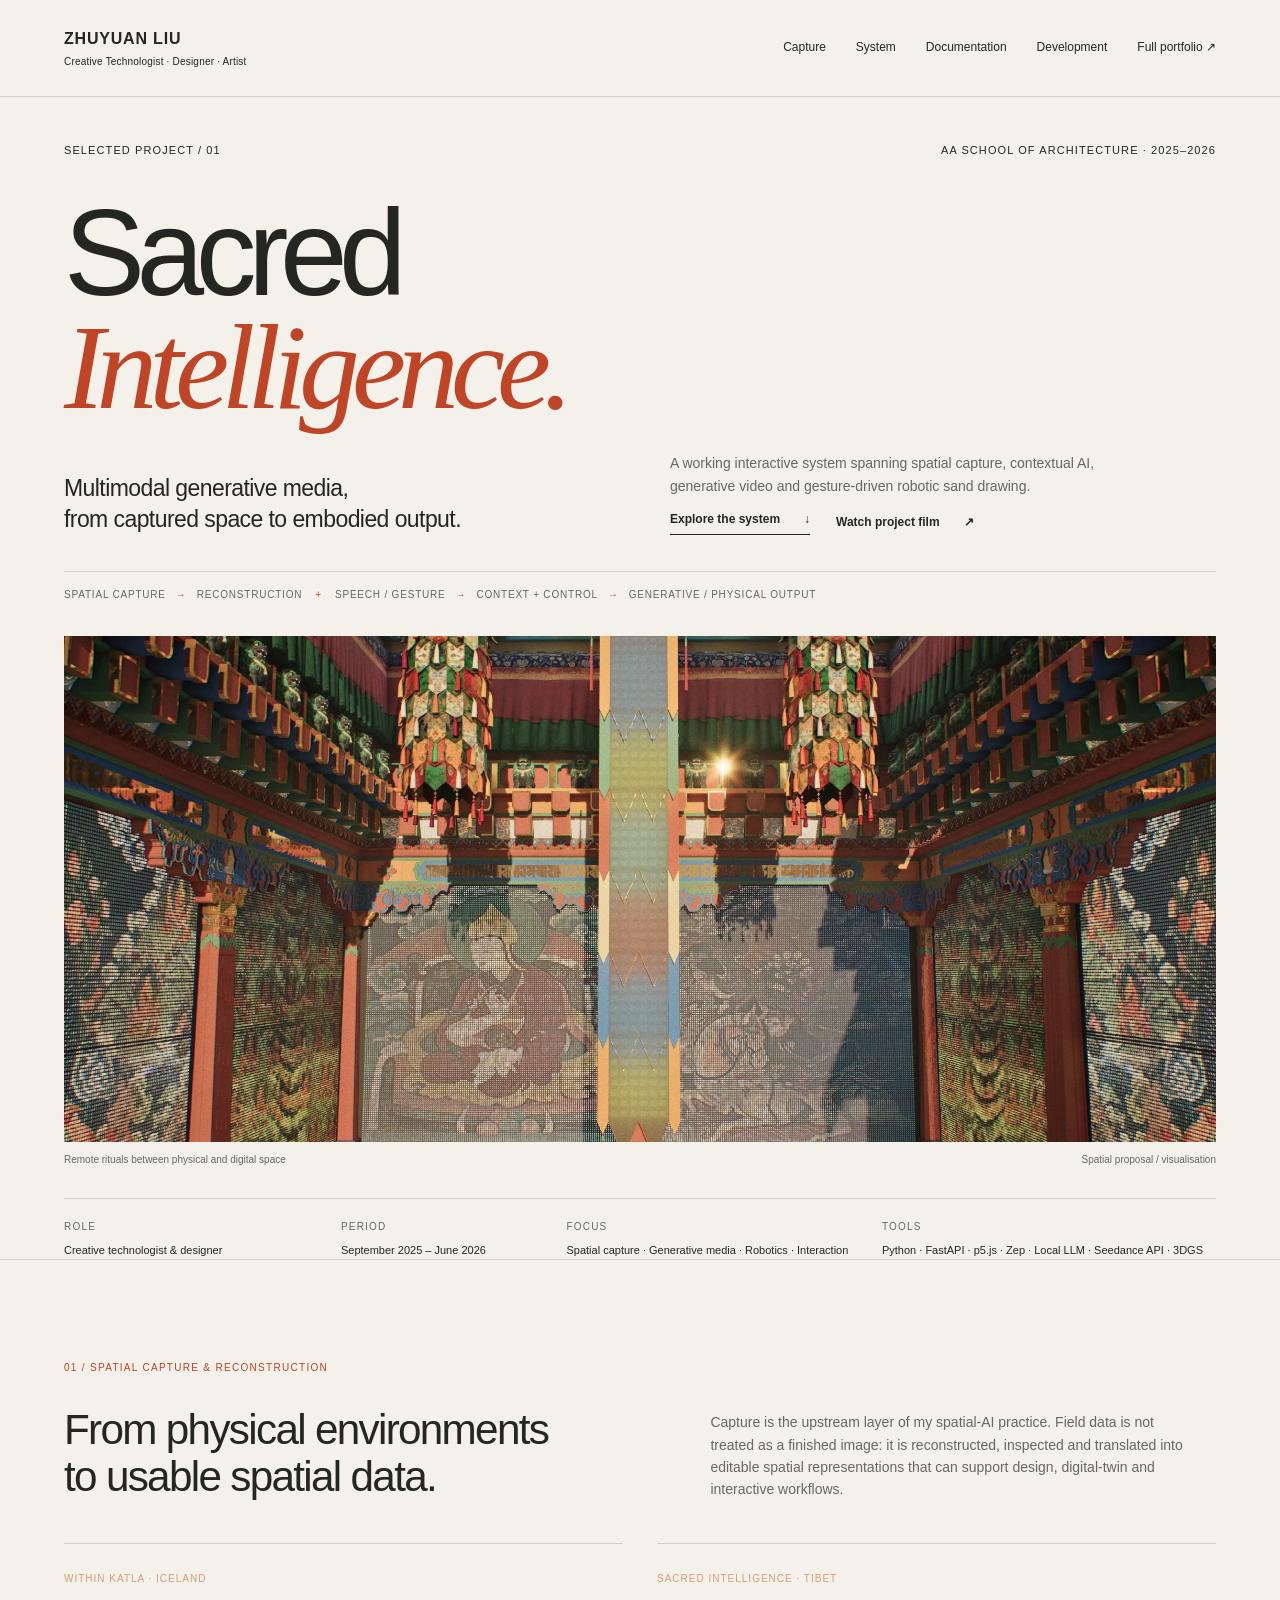
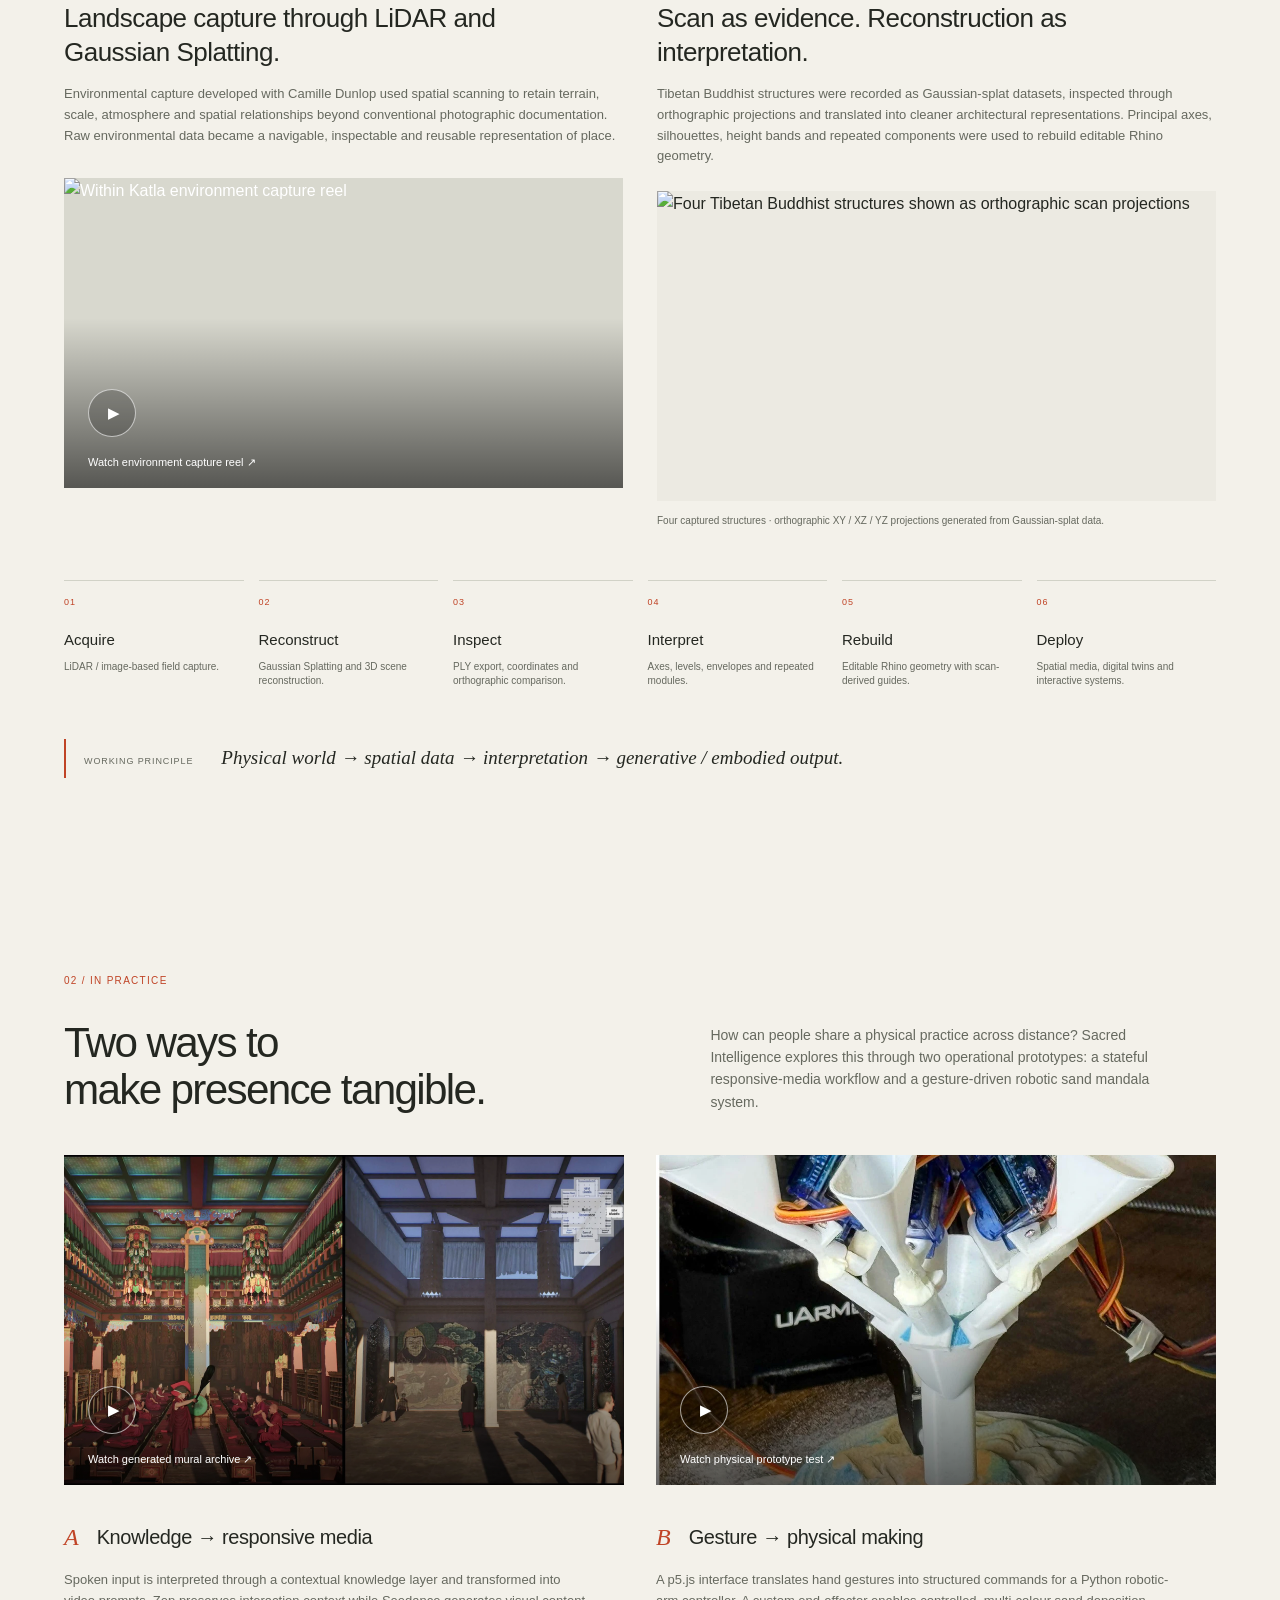
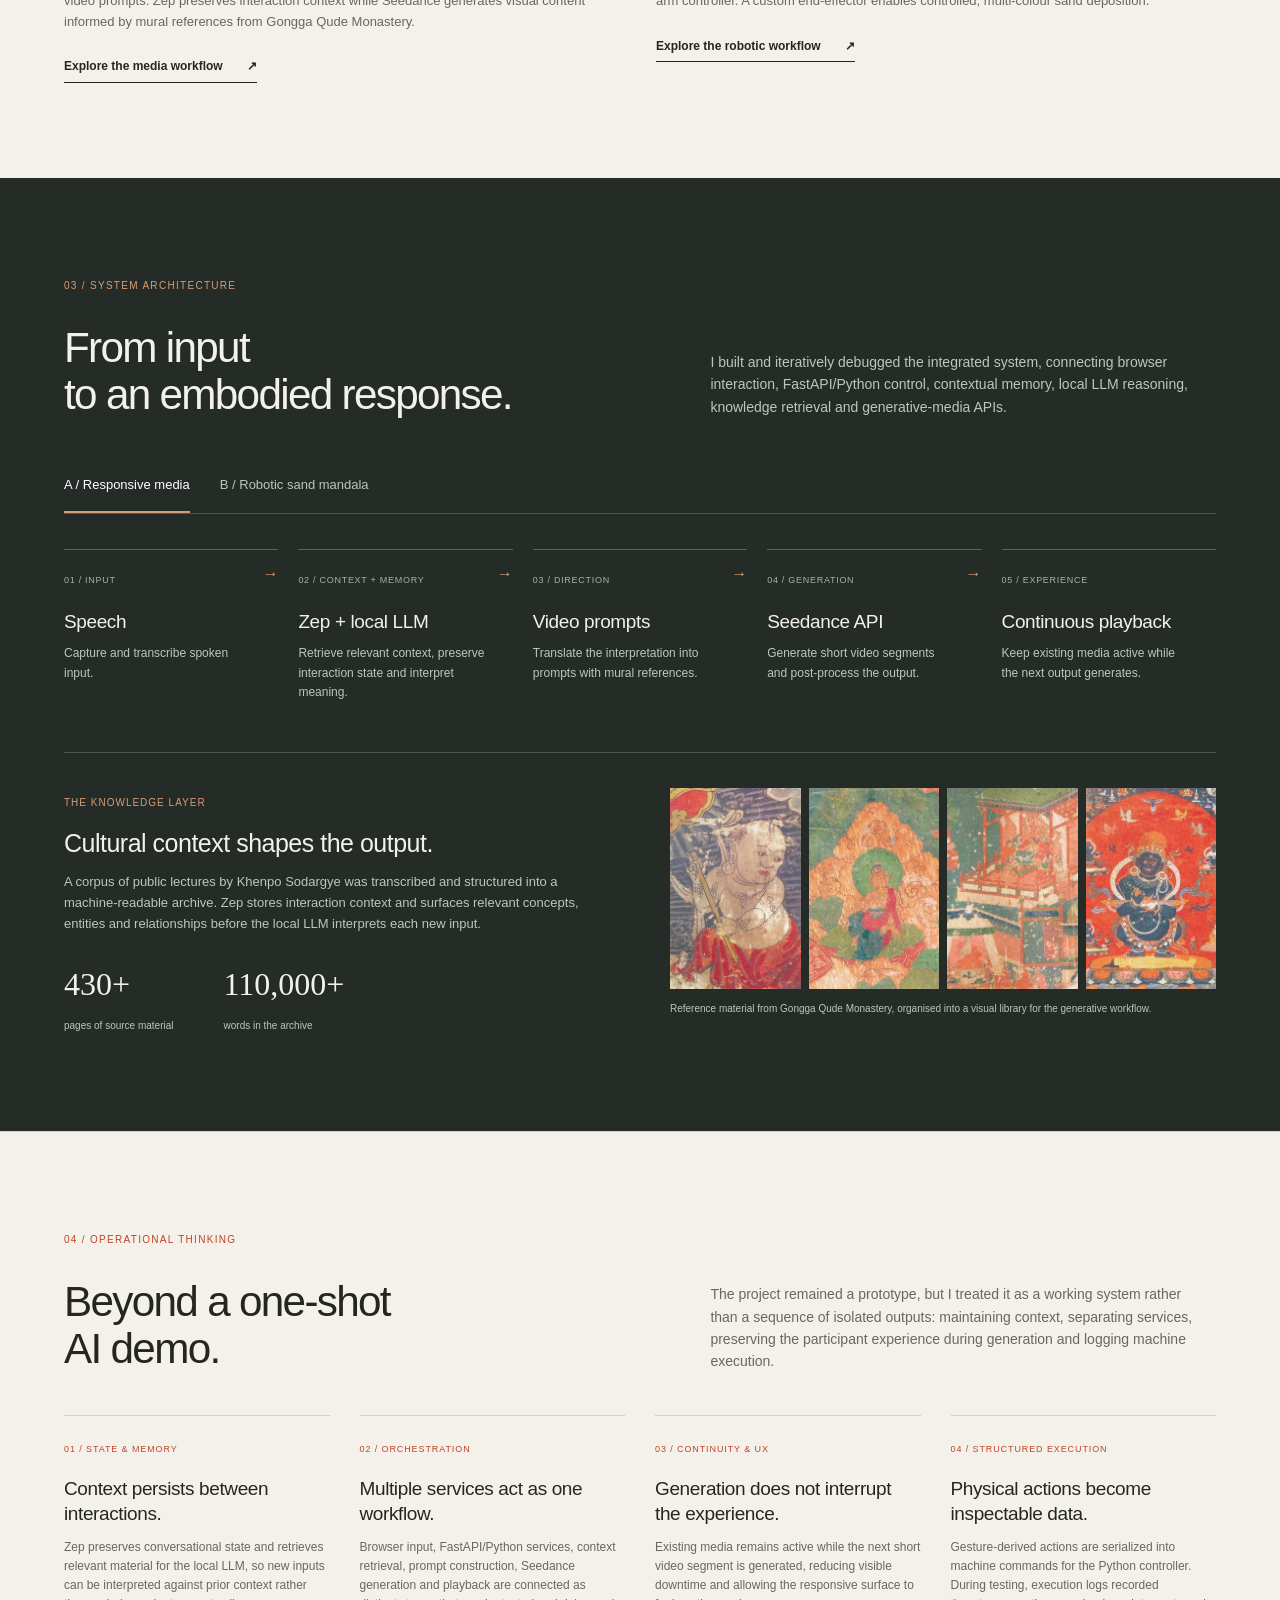
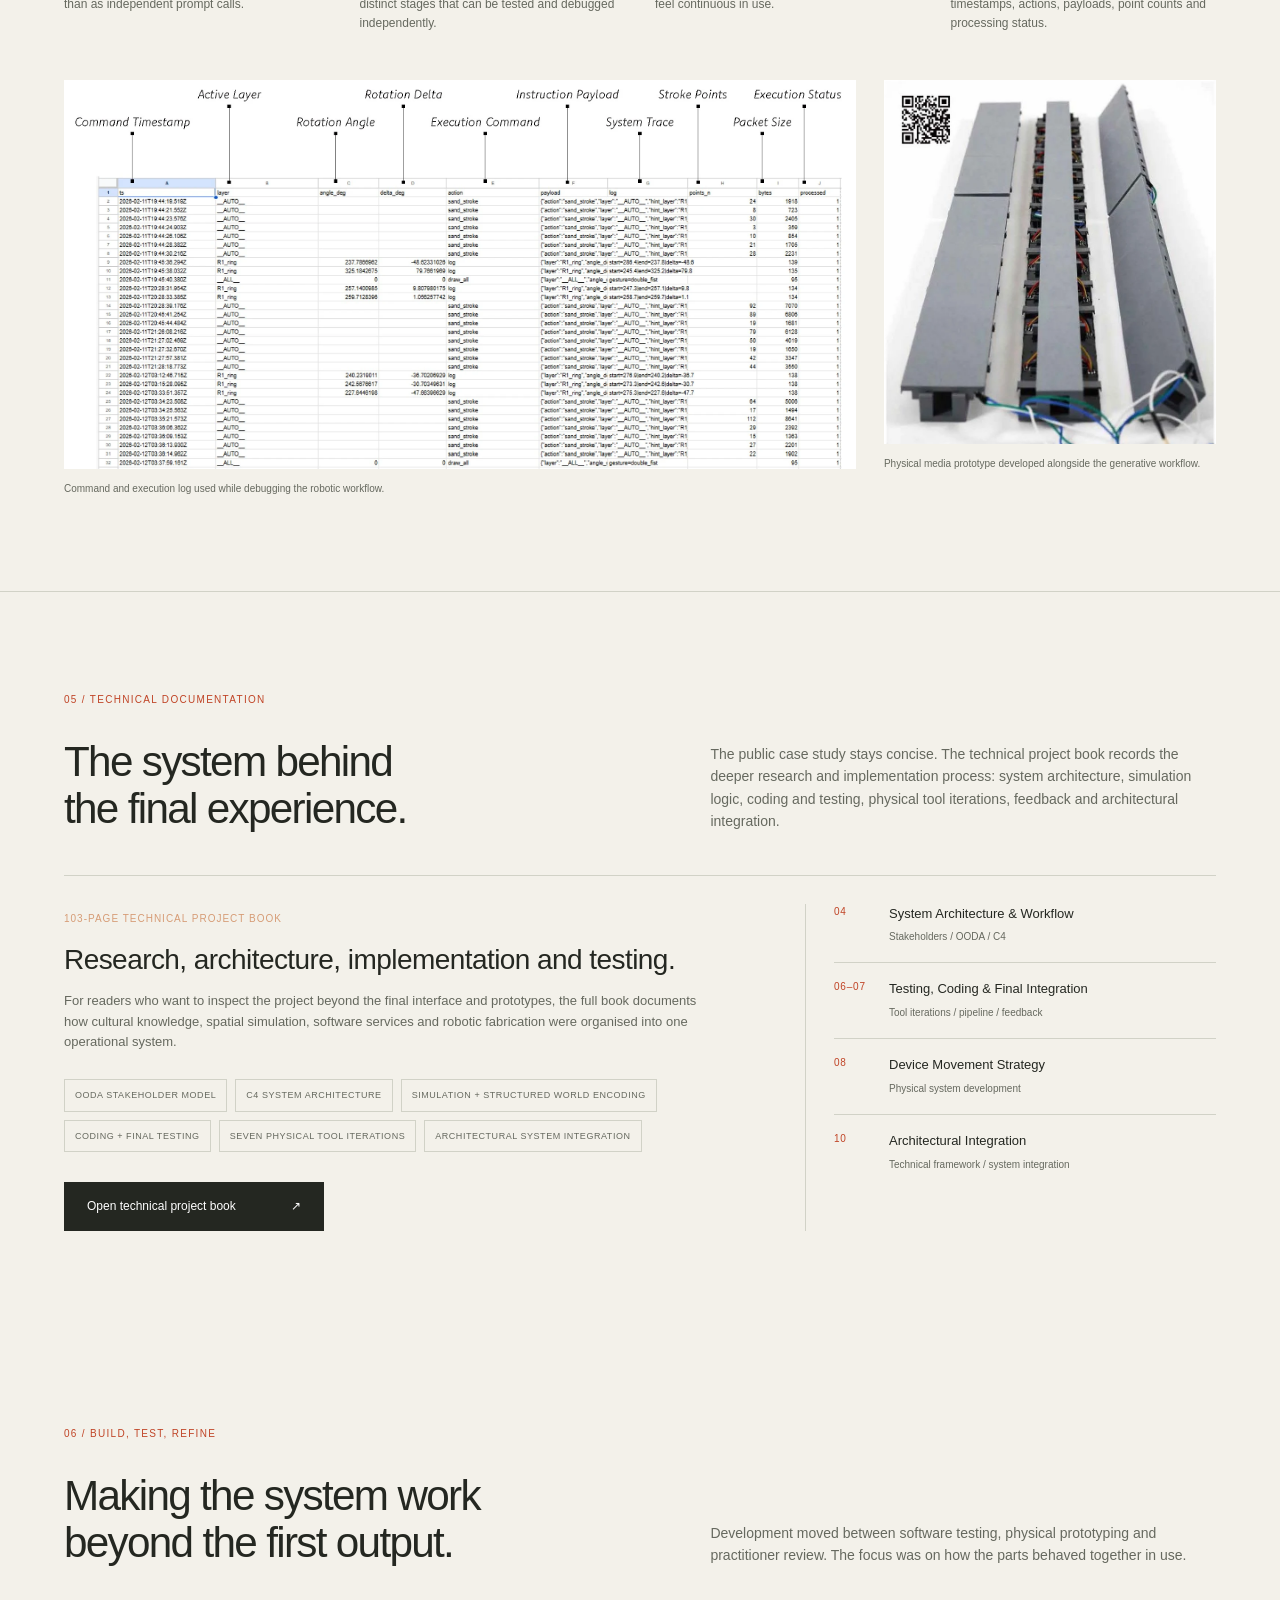
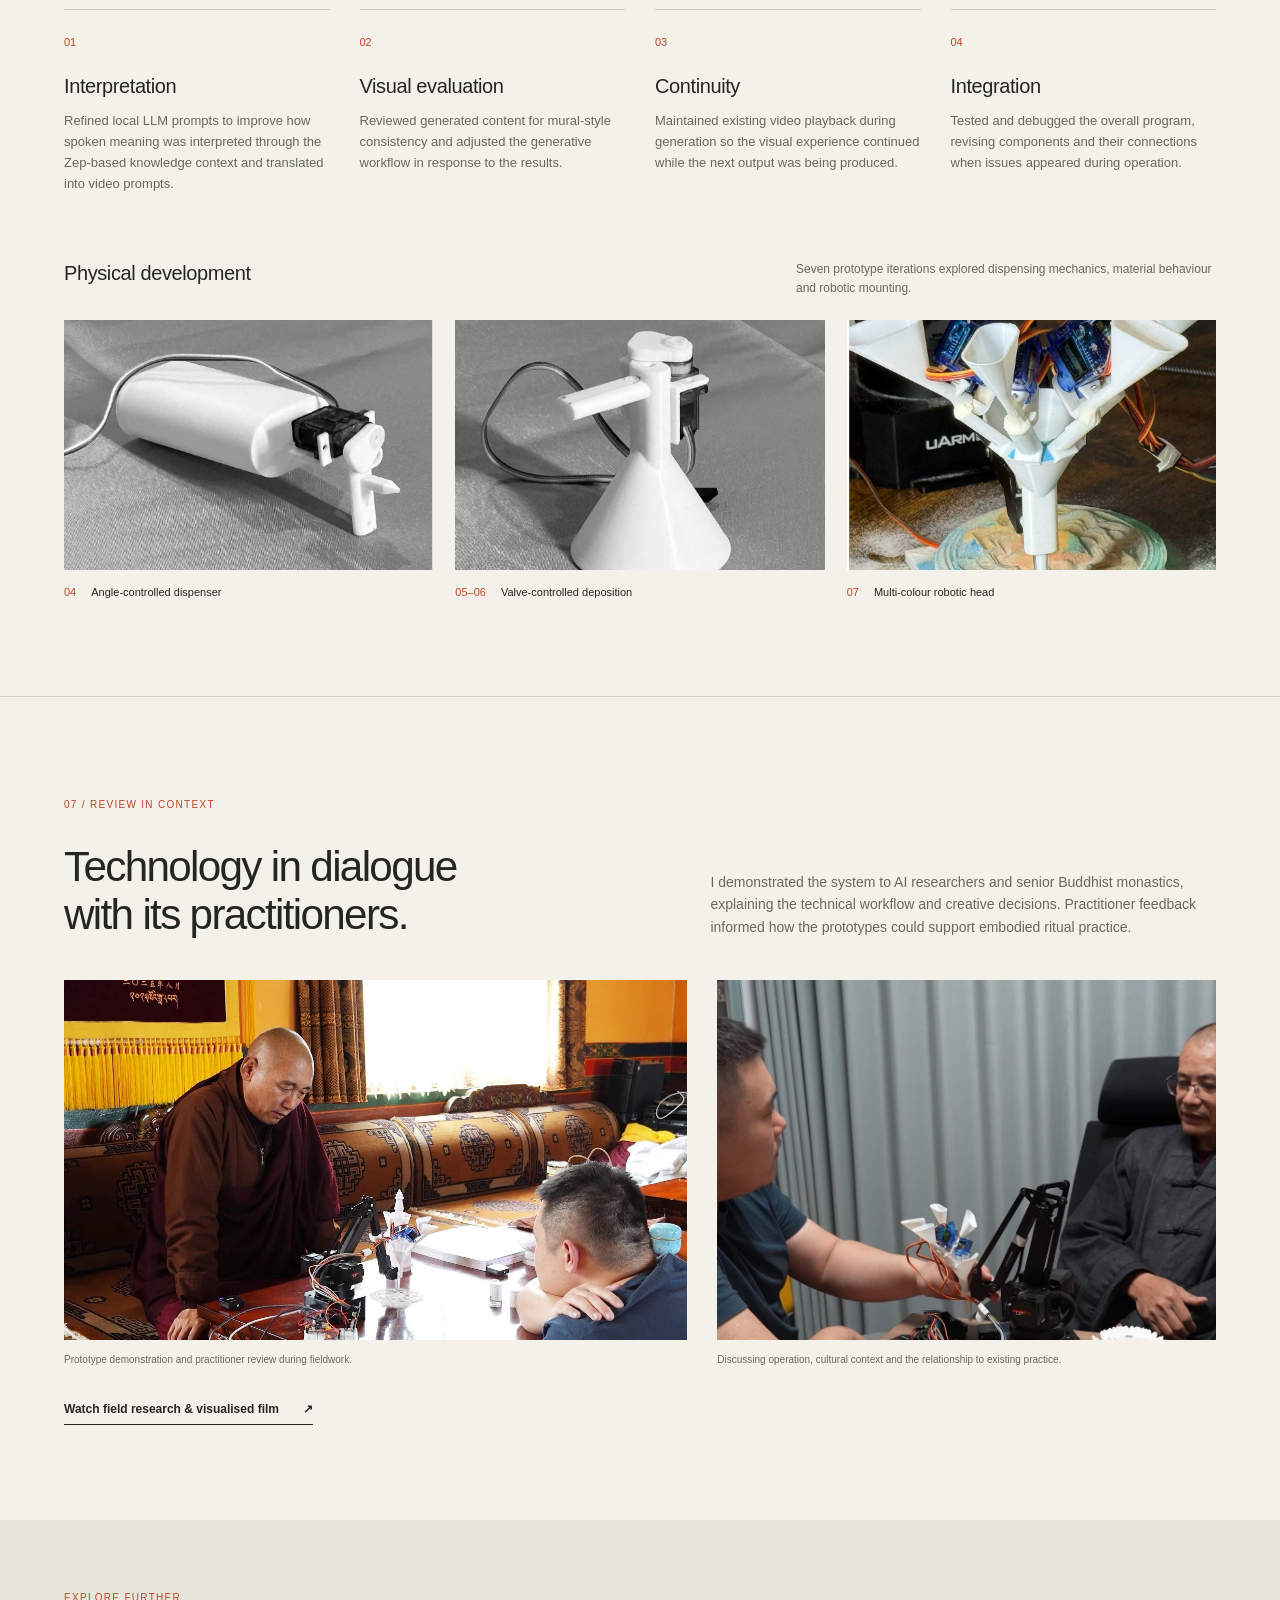
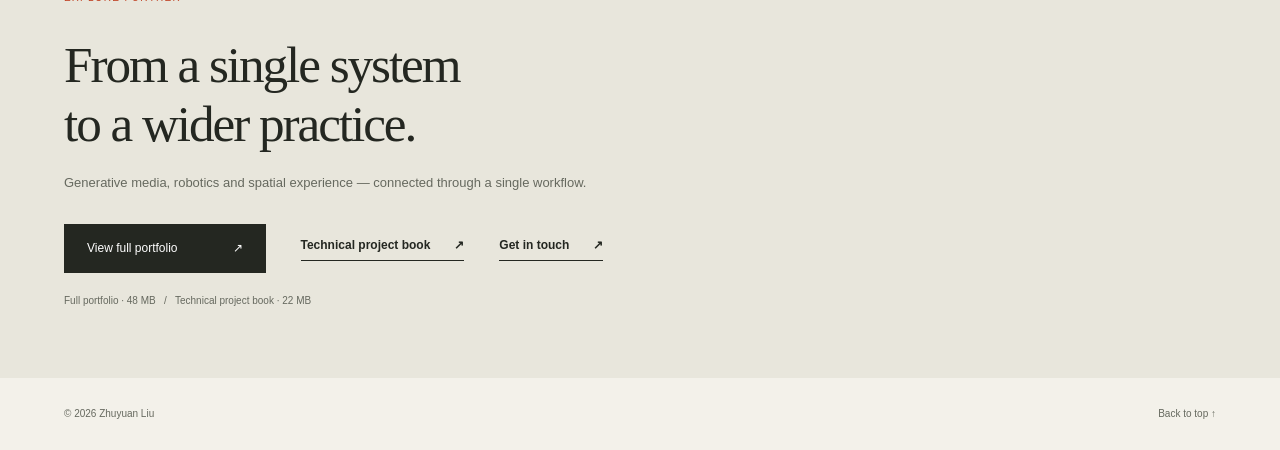
==== commit ad29493a: "Add files via upload" ====
--- a/index.html
+++ b/index.html
@@ -9,7 +9,7 @@
 </head>
 <body>
 <a class="skip" href="#main">Skip to content</a>
-<header class="header"><a class="wordmark" href="#top">ZHUYUAN LIU<span>Creative Technologist · Designer · Artist</span></a><nav aria-label="Main navigation"><a href="#capture">Capture</a><a href="#system">System</a><a href="#development">Development</a><a href="Portfolio_Zhuyuan_Liu.pdf" target="_blank" rel="noopener">Full portfolio ↗</a></nav></header>
+<header class="header"><a class="wordmark" href="#top">ZHUYUAN LIU<span>Creative Technologist · Designer · Artist</span></a><nav aria-label="Main navigation"><a href="#capture">Capture</a><a href="#system">System</a><a href="#documentation">Documentation</a><a href="#development">Development</a><a href="Portfolio_Zhuyuan_Liu.pdf" target="_blank" rel="noopener">Full portfolio ↗</a></nav></header>
 <main id="main">
 <section class="hero wrap" id="top">
   <div class="eyebrow"><span>Selected project / 01</span><span>AA School of Architecture · 2025–2026</span></div>
@@ -83,13 +83,39 @@
     <figure class="evidence-small"><img src="assets/media-prototype.webp" alt="Physical media prototype developed as part of the responsive installation" loading="lazy"><figcaption class="caption">Physical media prototype developed alongside the generative workflow.</figcaption></figure>
   </div>
 </section>
-<section class="wrap section" id="development"><div class="section-label">05 / Build, test, refine</div><div class="section-heading"><h2>Making the system work<br>beyond the first output.</h2><p>Development moved between software testing, physical prototyping and practitioner review. The focus was on how the parts behaved together in use.</p></div>
+<section class="wrap section documentation" id="documentation">
+  <div class="section-label">05 / Technical documentation</div>
+  <div class="section-heading"><h2>The system behind<br>the final experience.</h2><p>The public case study stays concise. The technical project book records the deeper research and implementation process: system architecture, simulation logic, coding and testing, physical tool iterations, feedback and architectural integration.</p></div>
+  <div class="doc-card">
+    <div class="doc-copy">
+      <span class="small-label">103-page technical project book</span>
+      <h3>Research, architecture, implementation and testing.</h3>
+      <p>For readers who want to inspect the project beyond the final interface and prototypes, the full book documents how cultural knowledge, spatial simulation, software services and robotic fabrication were organised into one operational system.</p>
+      <div class="doc-topics">
+        <span>OODA stakeholder model</span>
+        <span>C4 system architecture</span>
+        <span>Simulation + structured world encoding</span>
+        <span>Coding + final testing</span>
+        <span>Seven physical tool iterations</span>
+        <span>Architectural system integration</span>
+      </div>
+      <a class="button doc-button" href="Sacred_Intelligence_Technical_Project_Book.pdf" target="_blank" rel="noopener">Open technical project book <span>↗</span></a>
+    </div>
+    <div class="doc-index" aria-label="Selected technical project book contents">
+      <div><span>04</span><strong>System Architecture & Workflow</strong><small>Stakeholders / OODA / C4</small></div>
+      <div><span>06–07</span><strong>Testing, Coding & Final Integration</strong><small>Tool iterations / pipeline / feedback</small></div>
+      <div><span>08</span><strong>Device Movement Strategy</strong><small>Physical system development</small></div>
+      <div><span>10</span><strong>Architectural Integration</strong><small>Technical framework / system integration</small></div>
+    </div>
+  </div>
+</section>
+<section class="wrap section" id="development"><div class="section-label">06 / Build, test, refine</div><div class="section-heading"><h2>Making the system work<br>beyond the first output.</h2><p>Development moved between software testing, physical prototyping and practitioner review. The focus was on how the parts behaved together in use.</p></div>
   <div class="decisions"><article><span>01</span><h3>Interpretation</h3><p>Refined local LLM prompts to improve how spoken meaning was interpreted through the Zep-based knowledge context and translated into video prompts.</p></article><article><span>02</span><h3>Visual evaluation</h3><p>Reviewed generated content for mural-style consistency and adjusted the generative workflow in response to the results.</p></article><article><span>03</span><h3>Continuity</h3><p>Maintained existing video playback during generation so the visual experience continued while the next output was being produced.</p></article><article><span>04</span><h3>Integration</h3><p>Tested and debugged the overall program, revising components and their connections when issues appeared during operation.</p></article></div>
   <div class="prototype-heading"><h3>Physical development</h3><p>Seven prototype iterations explored dispensing mechanics, material behaviour and robotic mounting.</p></div>
   <div class="prototype-grid"><figure><img src="assets/prototype-early.webp" alt="Early angle-controlled sand dispenser prototype" loading="lazy"><figcaption><span>04</span>Angle-controlled dispenser</figcaption></figure><figure><img src="assets/prototype-valve.webp" alt="Valve-controlled sand deposition prototype" loading="lazy"><figcaption><span>05–06</span>Valve-controlled deposition</figcaption></figure><figure><img src="assets/robot.webp" alt="Final multi-colour deposition head tested on a sand mandala" loading="lazy"><figcaption><span>07</span>Multi-colour robotic head</figcaption></figure></div>
 </section>
-<section class="wrap section review" id="context"><div class="section-label">06 / Review in context</div><div class="section-heading"><h2>Technology in dialogue<br>with its practitioners.</h2><p>I demonstrated the system to AI researchers and senior Buddhist monastics, explaining the technical workflow and creative decisions. Practitioner feedback informed how the prototypes could support embodied ritual practice.</p></div><div class="review-grid"><figure><img src="assets/review.webp" alt="Demonstration of the sand deposition prototype with Buddhist practitioners during fieldwork" loading="lazy"><figcaption class="caption">Prototype demonstration and practitioner review during fieldwork.</figcaption></figure><figure><img src="assets/discussion.webp" alt="Discussion of a physical prototype with a Buddhist scholar" loading="lazy"><figcaption class="caption">Discussing operation, cultural context and the relationship to existing practice.</figcaption></figure></div><a class="text-link" href="https://youtu.be/68vWY4_UBu8" target="_blank" rel="noopener">Watch field research & visualised film <span>↗</span></a></section>
-<section class="closing"><div class="wrap"><span class="section-label">Explore further</span><h2>From a single system<br>to a wider practice.</h2><p>Generative media, robotics and spatial experience — connected through a single workflow.</p><div class="closing-links"><a class="button" href="Portfolio_Zhuyuan_Liu.pdf" target="_blank" rel="noopener">View full portfolio <span>↗</span></a><a class="text-link" href="mailto:zhuyuan.liu@outlook.com">Get in touch <span>↗</span></a></div><p class="caption">Full portfolio · PDF · 48 MB</p></div></section>
+<section class="wrap section review" id="context"><div class="section-label">07 / Review in context</div><div class="section-heading"><h2>Technology in dialogue<br>with its practitioners.</h2><p>I demonstrated the system to AI researchers and senior Buddhist monastics, explaining the technical workflow and creative decisions. Practitioner feedback informed how the prototypes could support embodied ritual practice.</p></div><div class="review-grid"><figure><img src="assets/review.webp" alt="Demonstration of the sand deposition prototype with Buddhist practitioners during fieldwork" loading="lazy"><figcaption class="caption">Prototype demonstration and practitioner review during fieldwork.</figcaption></figure><figure><img src="assets/discussion.webp" alt="Discussion of a physical prototype with a Buddhist scholar" loading="lazy"><figcaption class="caption">Discussing operation, cultural context and the relationship to existing practice.</figcaption></figure></div><a class="text-link" href="https://youtu.be/68vWY4_UBu8" target="_blank" rel="noopener">Watch field research & visualised film <span>↗</span></a></section>
+<section class="closing"><div class="wrap"><span class="section-label">Explore further</span><h2>From a single system<br>to a wider practice.</h2><p>Generative media, robotics and spatial experience — connected through a single workflow.</p><div class="closing-links"><a class="button" href="Portfolio_Zhuyuan_Liu.pdf" target="_blank" rel="noopener">View full portfolio <span>↗</span></a><a class="text-link" href="Sacred_Intelligence_Technical_Project_Book.pdf" target="_blank" rel="noopener">Technical project book <span>↗</span></a><a class="text-link" href="mailto:zhuyuan.liu@outlook.com">Get in touch <span>↗</span></a></div><p class="caption">Full portfolio · 48 MB &nbsp; / &nbsp; Technical project book · 22 MB</p></div></section>
 </main>
 <footer class="wrap"><span>© 2026 Zhuyuan Liu</span><a href="#top">Back to top ↑</a></footer>
 <dialog id="video-dialog"><div class="dialog-bar"><span id="video-title"></span><button id="close-video" aria-label="Close video">Close ✕</button></div><div id="video-frame"></div><p>Playback unavailable? <a id="video-external" target="_blank" rel="noopener">Watch on YouTube ↗</a></p></dialog>
--- a/style.css
+++ b/style.css
@@ -8,3 +8,21 @@
 .hero-actions{display:flex;gap:26px;align-items:center;flex-wrap:wrap}.button-link{border:0;background:none;color:inherit;padding:0}.hero-flow{display:flex;align-items:center;gap:10px;flex-wrap:wrap;border-top:1px solid var(--line);padding:15px 0 17px;margin-bottom:16px;font-size:10px;text-transform:uppercase;letter-spacing:.08em;color:var(--muted)}.hero-flow span{white-space:nowrap}.hero-flow i{font-style:normal;color:var(--accent)}.hero-flow strong{font-weight:400;color:var(--accent);margin:0 3px}.capture-section{border-top:1px solid var(--line)}.capture-grid{display:grid;grid-template-columns:1fr 1fr;gap:34px;margin-bottom:52px}.capture-story{border-top:1px solid var(--line);padding-top:20px}.capture-story h3{font-size:26px;max-width:540px;margin:13px 0 14px}.capture-story>p{font-size:13px;color:var(--muted);max-width:570px;margin-bottom:24px}.capture-reel{margin-top:8px}.capture-reel img{height:310px;object-position:center}.capture-survey figure{margin-top:24px}.capture-survey figure img{width:100%;height:310px;object-fit:contain;background:#eceae2}.capture-pipeline{list-style:none;padding:0;margin:0;display:grid;grid-template-columns:repeat(6,1fr);gap:15px}.capture-pipeline li{border-top:1px solid var(--line);padding:14px 8px 0 0;min-height:125px}.capture-pipeline li>span{display:block;color:var(--accent);font-size:9px;letter-spacing:.1em;margin-bottom:18px}.capture-pipeline strong{display:block;font-size:15px;font-weight:400;margin-bottom:8px}.capture-pipeline small{display:block;color:var(--muted);font-size:10px;line-height:1.45}.capture-principle{margin-top:34px;border-left:2px solid var(--accent);padding:4px 0 4px 18px;display:flex;gap:28px;align-items:baseline}.capture-principle span{font-size:9px;text-transform:uppercase;letter-spacing:.1em;color:var(--muted);white-space:nowrap}.capture-principle p{font-family:Georgia,'Times New Roman',serif;font-size:19px;font-style:italic}.operation{border-top:1px solid var(--line)}.operation-grid{display:grid;grid-template-columns:repeat(4,1fr);gap:30px;margin-bottom:46px}.operation-grid article{border-top:1px solid var(--line);padding-top:18px}.operation-grid article>span{font-size:9px;text-transform:uppercase;letter-spacing:.1em;color:var(--accent)}.operation-grid h3{margin:18px 0 11px;font-size:19px}.operation-grid p{font-size:12px;color:var(--muted)}.evidence-grid{display:grid;grid-template-columns:1.55fr .65fr;gap:28px;align-items:start}.evidence-grid img{width:100%;background:#fff}.evidence-wide img{max-height:430px;object-fit:contain}.evidence-small img{max-height:430px;object-fit:cover}
 @media(max-width:900px){.capture-grid{gap:26px}.capture-story h3{font-size:22px}.capture-reel img,.capture-survey figure img{height:250px}.capture-pipeline{grid-template-columns:repeat(3,1fr);row-gap:26px}.operation-grid{grid-template-columns:1fr 1fr}.evidence-grid{grid-template-columns:1.25fr .75fr}}
 @media(max-width:600px){.hero-actions{gap:18px}.hero-flow{gap:7px;font-size:8px;line-height:1.45}.capture-grid{grid-template-columns:1fr;gap:42px}.capture-story h3{font-size:23px}.capture-reel img,.capture-survey figure img{height:auto}.capture-pipeline{grid-template-columns:1fr 1fr;gap:20px 16px}.capture-pipeline li{min-height:110px}.capture-principle{display:block}.capture-principle p{margin-top:8px;font-size:17px}.operation-grid{grid-template-columns:1fr;gap:24px}.evidence-grid{grid-template-columns:1fr}}
+
+
+/* Technical project book */
+.documentation{border-top:1px solid var(--line)}
+.doc-card{display:grid;grid-template-columns:1.25fr .75fr;gap:56px;border-top:1px solid var(--line);padding-top:28px}
+.doc-copy h3{font-size:28px;max-width:620px;margin:14px 0 14px;font-weight:400;line-height:1.2}
+.doc-copy>p{font-size:13px;color:var(--muted);max-width:650px}
+.doc-topics{display:flex;flex-wrap:wrap;gap:8px;margin:26px 0 30px;max-width:700px}
+.doc-topics span{border:1px solid var(--line);padding:8px 10px;font-size:9px;text-transform:uppercase;letter-spacing:.06em;color:var(--muted)}
+.doc-button{width:max-content}
+.doc-index{border-left:1px solid var(--line);padding-left:28px}
+.doc-index div{display:grid;grid-template-columns:55px 1fr;border-top:1px solid var(--line);padding:16px 0 17px}
+.doc-index div:first-child{border-top:0;padding-top:0}
+.doc-index span{grid-row:1/3;color:var(--accent);font-size:10px;letter-spacing:.08em}
+.doc-index strong{font-size:13px;font-weight:400}
+.doc-index small{font-size:10px;color:var(--muted);margin-top:5px}
+@media(max-width:900px){.doc-card{gap:34px}.doc-index{padding-left:22px}}
+@media(max-width:600px){.doc-card{grid-template-columns:1fr;gap:38px}.doc-copy h3{font-size:23px}.doc-index{border-left:0;border-top:1px solid var(--line);padding:24px 0 0}.doc-topics{margin:22px 0 26px}.closing-links{flex-wrap:wrap}}
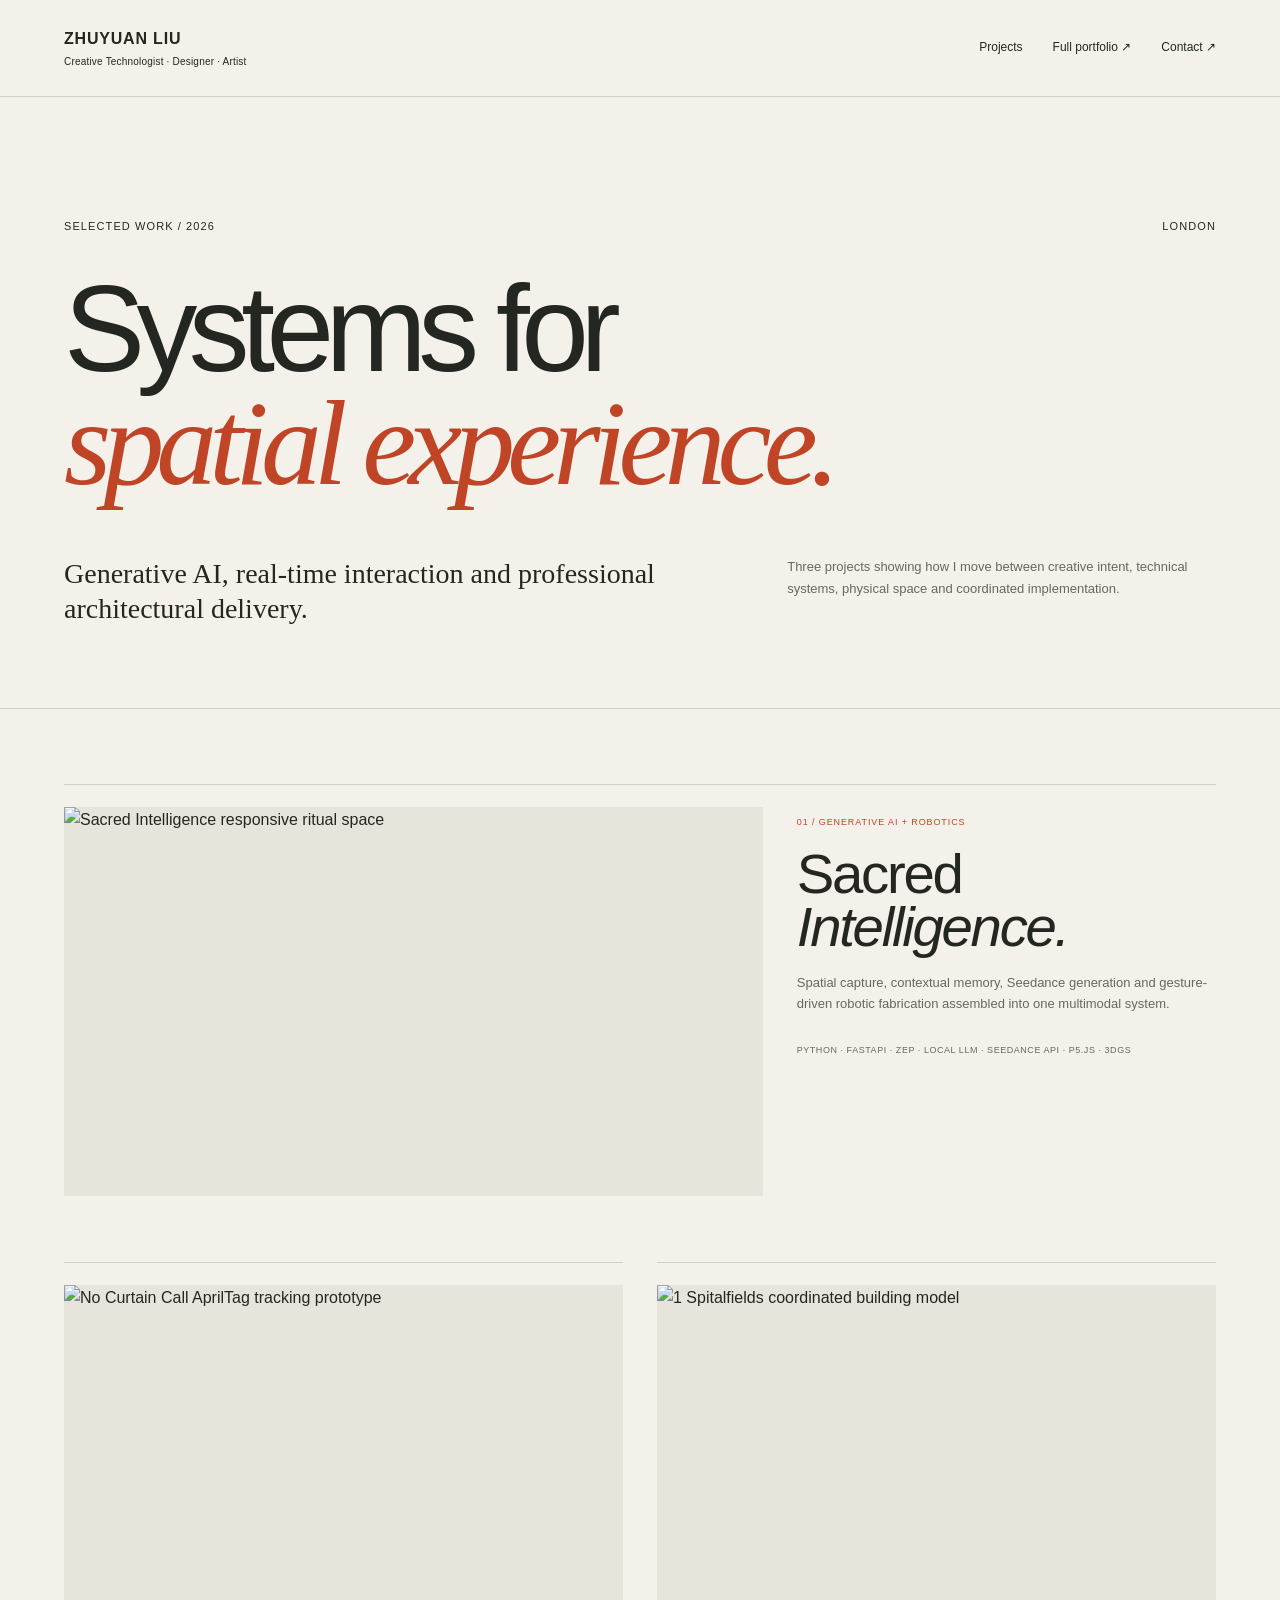
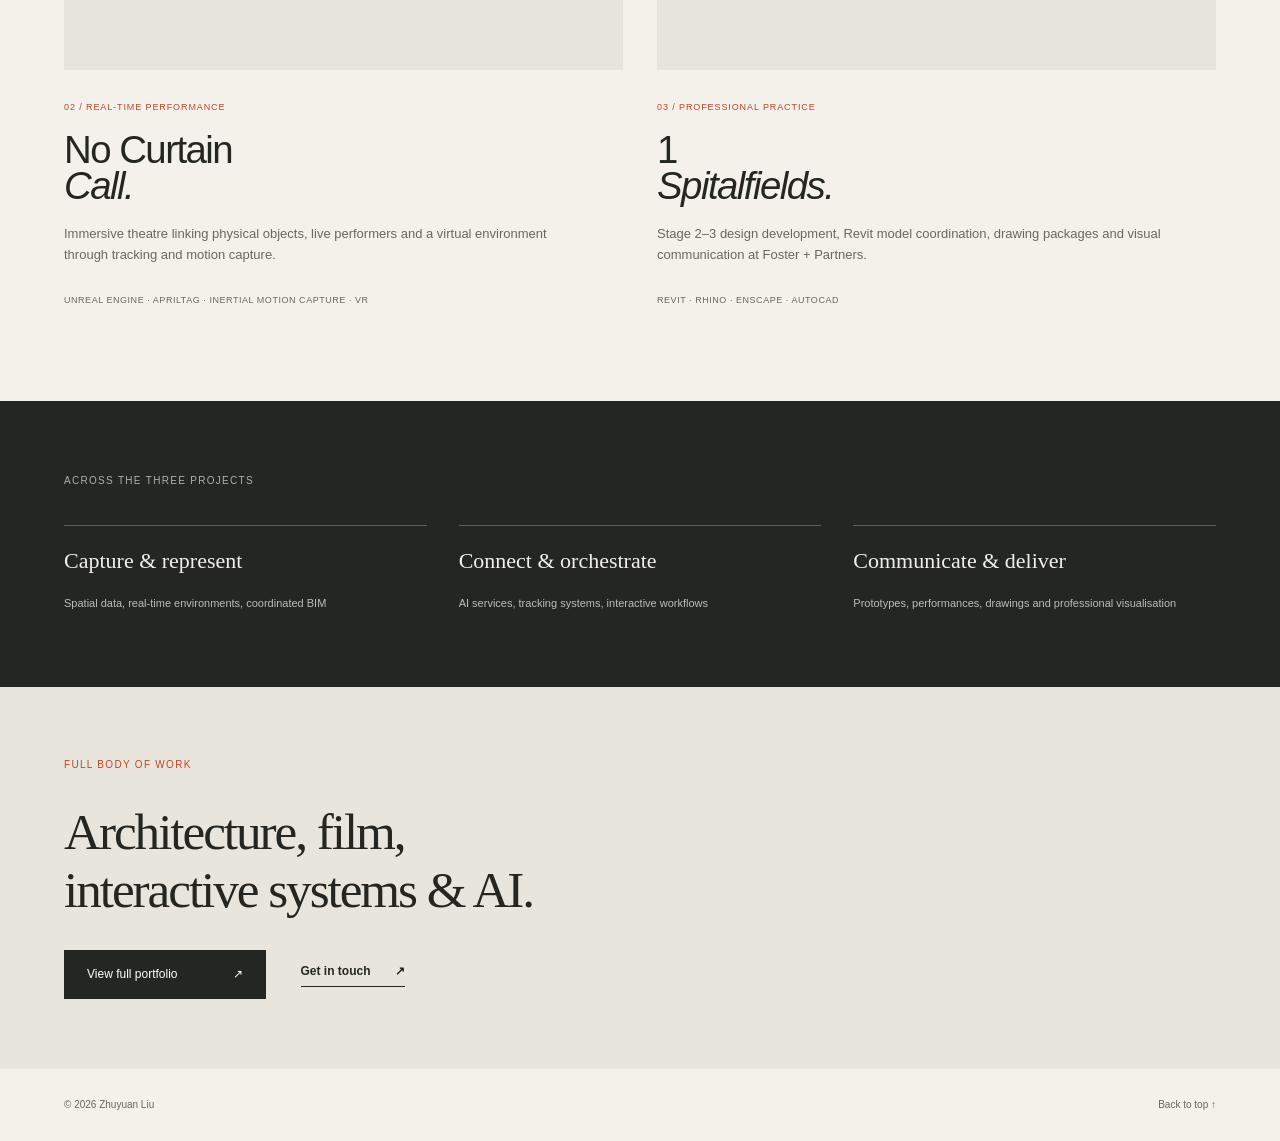
==== commit 938ce31f: "Add files via upload" ====
--- a/index.html
+++ b/index.html
@@ -1,123 +1,8 @@
 <!doctype html>
-<html lang="en">
-<head>
-  <meta charset="utf-8"><meta name="viewport" content="width=device-width,initial-scale=1">
-  <title>Sacred Intelligence — Zhuyuan Liu</title>
-  <meta name="description" content="A multimodal spatial-AI project by Zhuyuan Liu combining spatial capture, contextual memory, local LLM reasoning, Seedance API integration and gesture-driven robotic output.">
-  <meta name="theme-color" content="#f3f1ea">
-  <link rel="icon" href="favicon.svg" type="image/svg+xml"><link rel="stylesheet" href="style.css">
-</head>
-<body>
-<a class="skip" href="#main">Skip to content</a>
-<header class="header"><a class="wordmark" href="#top">ZHUYUAN LIU<span>Creative Technologist · Designer · Artist</span></a><nav aria-label="Main navigation"><a href="#capture">Capture</a><a href="#system">System</a><a href="#documentation">Documentation</a><a href="#development">Development</a><a href="Portfolio_Zhuyuan_Liu.pdf" target="_blank" rel="noopener">Full portfolio ↗</a></nav></header>
-<main id="main">
-<section class="hero wrap" id="top">
-  <div class="eyebrow"><span>Selected project / 01</span><span>AA School of Architecture · 2025–2026</span></div>
-  <h1>Sacred<br><em>Intelligence.</em></h1>
-  <div class="hero-intro"><p>Multimodal generative media,<br>from captured space to embodied output.</p><div><p class="intro-small">A working interactive system spanning spatial capture, contextual AI, generative video and gesture-driven robotic sand drawing.</p><div class="hero-actions"><a class="text-link" href="#capture">Explore the system <span>↓</span></a><button class="text-link button-link" data-video="68vWY4_UBu8" data-title="Sacred Intelligence — Project Film">Watch project film <span>↗</span></button></div></div></div>
-  <div class="hero-flow" aria-label="System summary"><span>Spatial capture</span><i>→</i><span>Reconstruction</span><strong>+</strong><span>Speech / gesture</span><i>→</i><span>Context + control</span><i>→</i><span>Generative / physical output</span></div>
-  <figure class="hero-image"><img src="assets/hero.webp" alt="Architectural visualisation of a ritual space with responsive mural surfaces" fetchpriority="high"><figcaption><span>Remote rituals between physical and digital space</span><span>Spatial proposal / visualisation</span></figcaption></figure>
-  <div class="project-meta"><div><span>Role</span>Creative technologist & designer</div><div><span>Period</span>September 2025 – June 2026</div><div><span>Focus</span>Spatial capture · Generative media · Robotics · Interaction</div><div><span>Tools</span>Python · FastAPI · p5.js · Zep · Local LLM · Seedance API · 3DGS</div></div>
-</section>
-
-<section class="wrap section capture-section" id="capture">
-  <div class="section-label">01 / Spatial capture & reconstruction</div>
-  <div class="section-heading"><h2>From physical environments<br>to usable spatial data.</h2><p>Capture is the upstream layer of my spatial-AI practice. Field data is not treated as a finished image: it is reconstructed, inspected and translated into editable spatial representations that can support design, digital-twin and interactive workflows.</p></div>
-  <div class="capture-grid">
-    <article class="capture-story">
-      <span class="small-label">Within Katla · Iceland</span>
-      <h3>Landscape capture through LiDAR and Gaussian Splatting.</h3>
-      <p>Environmental capture developed with Camille Dunlop used spatial scanning to retain terrain, scale, atmosphere and spatial relationships beyond conventional photographic documentation. Raw environmental data became a navigable, inspectable and reusable representation of place.</p>
-      <button class="capture-reel video-cover" data-video="g203IbPtsOI" data-title="Within Katla — Environment Capture Reel" aria-label="Play Within Katla environment capture reel">
-        <img src="https://img.youtube.com/vi/g203IbPtsOI/maxresdefault.jpg" alt="Within Katla environment capture reel" loading="lazy">
-        <span class="play">▶</span><span class="video-label">Watch environment capture reel ↗</span>
-      </button>
-    </article>
-    <article class="capture-story capture-survey">
-      <span class="small-label">Sacred Intelligence · Tibet</span>
-      <h3>Scan as evidence. Reconstruction as interpretation.</h3>
-      <p>Tibetan Buddhist structures were recorded as Gaussian-splat datasets, inspected through orthographic projections and translated into cleaner architectural representations. Principal axes, silhouettes, height bands and repeated components were used to rebuild editable Rhino geometry.</p>
-      <figure><img src="https://danzhuyuanliu-uk.github.io/Capturing-Space/assets/tibetan-scan-survey.webp" alt="Four Tibetan Buddhist structures shown as orthographic scan projections" loading="lazy"><figcaption class="caption">Four captured structures · orthographic XY / XZ / YZ projections generated from Gaussian-splat data.</figcaption></figure>
-    </article>
-  </div>
-  <ol class="capture-pipeline" aria-label="Capture to model workflow">
-    <li><span>01</span><strong>Acquire</strong><small>LiDAR / image-based field capture.</small></li>
-    <li><span>02</span><strong>Reconstruct</strong><small>Gaussian Splatting and 3D scene reconstruction.</small></li>
-    <li><span>03</span><strong>Inspect</strong><small>PLY export, coordinates and orthographic comparison.</small></li>
-    <li><span>04</span><strong>Interpret</strong><small>Axes, levels, envelopes and repeated modules.</small></li>
-    <li><span>05</span><strong>Rebuild</strong><small>Editable Rhino geometry with scan-derived guides.</small></li>
-    <li><span>06</span><strong>Deploy</strong><small>Spatial media, digital twins and interactive systems.</small></li>
-  </ol>
-  <div class="capture-principle"><span>Working principle</span><p>Physical world → spatial data → interpretation → generative / embodied output.</p></div>
-</section>
-<section class="wrap overview section" id="demonstrations">
-  <div class="section-label">02 / In practice</div><div class="section-heading"><h2>Two ways to<br>make presence tangible.</h2><p>How can people share a physical practice across distance? Sacred Intelligence explores this through two operational prototypes: a stateful responsive-media workflow and a gesture-driven robotic sand mandala system.</p></div>
-  <div class="demo-grid">
-    <article class="demo"><button class="video-cover" data-video="nR3iQhC1EfA" data-title="Generated mural archive" aria-label="Play generated mural archive"><img src="assets/mural-space.webp" alt="Visualisation of responsive murals within a shared ritual environment" loading="lazy"><span class="play">▶</span><span class="video-label">Watch generated mural archive ↗</span></button><div class="card-heading"><span>A</span><h3>Knowledge → responsive media</h3></div><p>Spoken input is interpreted through a contextual knowledge layer and transformed into video prompts. Zep preserves interaction context while Seedance generates visual content informed by mural references from Gongga Qude Monastery.</p><a class="text-link" href="#system" data-select="media">Explore the media workflow <span>↗</span></a></article>
-    <article class="demo"><button class="video-cover" data-video="Bx3KlwexHJ8" data-title="Robotic sand deposition prototype" aria-label="Play robotic sand deposition prototype video"><img src="assets/robot.webp" alt="Physical robot end-effector depositing coloured sand onto a mandala" loading="lazy"><span class="play">▶</span><span class="video-label">Watch physical prototype test ↗</span></button><div class="card-heading"><span>B</span><h3>Gesture → physical making</h3></div><p>A p5.js interface translates hand gestures into structured commands for a Python robotic-arm controller. A custom end-effector enables controlled, multi-colour sand deposition.</p><a class="text-link" href="#system" data-select="robot">Explore the robotic workflow <span>↗</span></a></article>
-  </div>
-</section>
-<section class="system-section" id="system"><div class="wrap section">
-  <div class="section-label">03 / System architecture</div><div class="section-heading"><h2>From input<br>to an embodied response.</h2><p>I built and iteratively debugged the integrated system, connecting browser interaction, FastAPI/Python control, contextual memory, local LLM reasoning, knowledge retrieval and generative-media APIs.</p></div>
-  <div class="tabs" role="tablist" aria-label="System workflows"><button id="tab-media" role="tab" aria-selected="true" aria-controls="panel-media" data-tab="media">A / Responsive media</button><button id="tab-robot" role="tab" aria-selected="false" aria-controls="panel-robot" data-tab="robot" tabindex="-1">B / Robotic sand mandala</button></div>
-  <div id="panel-media" role="tabpanel" aria-labelledby="tab-media" class="flow-panel">
-    <ol class="pipeline"><li><span>01 / Input</span><h3>Speech</h3><p>Capture and transcribe spoken input.</p></li><li><span>02 / Context + memory</span><h3>Zep + local LLM</h3><p>Retrieve relevant context, preserve interaction state and interpret meaning.</p></li><li><span>03 / Direction</span><h3>Video prompts</h3><p>Translate the interpretation into prompts with mural references.</p></li><li><span>04 / Generation</span><h3>Seedance API</h3><p>Generate short video segments and post-process the output.</p></li><li><span>05 / Experience</span><h3>Continuous playback</h3><p>Keep existing media active while the next output generates.</p></li></ol>
-    <div class="flow-detail"><div><span class="small-label">The knowledge layer</span><h3>Cultural context shapes the output.</h3><p>A corpus of public lectures by Khenpo Sodargye was transcribed and structured into a machine-readable archive. Zep stores interaction context and surfaces relevant concepts, entities and relationships before the local LLM interprets each new input.</p><div class="stats"><div><strong>430+</strong><span>pages of source material</span></div><div><strong>110,000+</strong><span>words in the archive</span></div></div></div><div><div class="mural-strip"><img src="assets/mural-1.webp" alt="Documented Buddhist mural reference" loading="lazy"><img src="assets/mural-2.webp" alt="Painted mural reference with green and red pigments" loading="lazy"><img src="assets/mural-3.webp" alt="Architectural detail in a mural reference" loading="lazy"><img src="assets/mural-4.webp" alt="Figurative mural reference" loading="lazy"></div><p class="caption">Reference material from Gongga Qude Monastery, organised into a visual library for the generative workflow.</p></div></div>
-  </div>
-  <div id="panel-robot" role="tabpanel" aria-labelledby="tab-robot" class="flow-panel" hidden>
-    <ol class="pipeline"><li><span>01 / Input</span><h3>Hand gestures</h3><p>A webcam captures hand landmarks in a p5.js interface.</p></li><li><span>02 / Translation</span><h3>Structured data</h3><p>Position, orientation and movement become control commands.</p></li><li><span>03 / Control</span><h3>Python controller</h3><p>Commands are processed for robotic-arm execution.</p></li><li><span>04 / Making</span><h3>Sand deposition</h3><p>A custom head controls sand release and colour switching.</p></li><li><span>05 / Response</span><h3>Physical drawing</h3><p>The participant's input becomes a material trace.</p></li></ol>
-    <div class="flow-detail"><div><span class="small-label">The interaction layer</span><h3>A direct connection between hand and machine.</h3><p>The browser interface turns bodily input into commands for physical fabrication. Mandala geometry is also decomposed into components and structured data, preserving relationships between its parts.</p></div><figure><img class="detail-img" src="assets/gesture.webp" alt="Documentation of hand gestures and their corresponding control states" loading="lazy"><figcaption class="caption">Gesture-recognition studies and operational mappings.</figcaption></figure></div>
-  </div>
-</div></section>
-<section class="wrap section operation" id="operation">
-  <div class="section-label">04 / Operational thinking</div>
-  <div class="section-heading"><h2>Beyond a one-shot<br>AI demo.</h2><p>The project remained a prototype, but I treated it as a working system rather than a sequence of isolated outputs: maintaining context, separating services, preserving the participant experience during generation and logging machine execution.</p></div>
-  <div class="operation-grid">
-    <article><span>01 / State & memory</span><h3>Context persists between interactions.</h3><p>Zep preserves conversational state and retrieves relevant material for the local LLM, so new inputs can be interpreted against prior context rather than as independent prompt calls.</p></article>
-    <article><span>02 / Orchestration</span><h3>Multiple services act as one workflow.</h3><p>Browser input, FastAPI/Python services, context retrieval, prompt construction, Seedance generation and playback are connected as distinct stages that can be tested and debugged independently.</p></article>
-    <article><span>03 / Continuity & UX</span><h3>Generation does not interrupt the experience.</h3><p>Existing media remains active while the next short video segment is generated, reducing visible downtime and allowing the responsive surface to feel continuous in use.</p></article>
-    <article><span>04 / Structured execution</span><h3>Physical actions become inspectable data.</h3><p>Gesture-derived actions are serialized into machine commands for the Python controller. During testing, execution logs recorded timestamps, actions, payloads, point counts and processing status.</p></article>
-  </div>
-  <div class="evidence-grid">
-    <figure class="evidence-wide"><img src="assets/commands.webp" alt="Execution log showing timestamps, commands, payloads, point counts and processing status" loading="lazy"><figcaption class="caption">Command and execution log used while debugging the robotic workflow.</figcaption></figure>
-    <figure class="evidence-small"><img src="assets/media-prototype.webp" alt="Physical media prototype developed as part of the responsive installation" loading="lazy"><figcaption class="caption">Physical media prototype developed alongside the generative workflow.</figcaption></figure>
-  </div>
-</section>
-<section class="wrap section documentation" id="documentation">
-  <div class="section-label">05 / Technical documentation</div>
-  <div class="section-heading"><h2>The system behind<br>the final experience.</h2><p>The public case study stays concise. The technical project book records the deeper research and implementation process: system architecture, simulation logic, coding and testing, physical tool iterations, feedback and architectural integration.</p></div>
-  <div class="doc-card">
-    <div class="doc-copy">
-      <span class="small-label">103-page technical project book</span>
-      <h3>Research, architecture, implementation and testing.</h3>
-      <p>For readers who want to inspect the project beyond the final interface and prototypes, the full book documents how cultural knowledge, spatial simulation, software services and robotic fabrication were organised into one operational system.</p>
-      <div class="doc-topics">
-        <span>OODA stakeholder model</span>
-        <span>C4 system architecture</span>
-        <span>Simulation + structured world encoding</span>
-        <span>Coding + final testing</span>
-        <span>Seven physical tool iterations</span>
-        <span>Architectural system integration</span>
-      </div>
-      <a class="button doc-button" href="Sacred_Intelligence_Technical_Project_Book.pdf" target="_blank" rel="noopener">Open technical project book <span>↗</span></a>
-    </div>
-    <div class="doc-index" aria-label="Selected technical project book contents">
-      <div><span>04</span><strong>System Architecture & Workflow</strong><small>Stakeholders / OODA / C4</small></div>
-      <div><span>06–07</span><strong>Testing, Coding & Final Integration</strong><small>Tool iterations / pipeline / feedback</small></div>
-      <div><span>08</span><strong>Device Movement Strategy</strong><small>Physical system development</small></div>
-      <div><span>10</span><strong>Architectural Integration</strong><small>Technical framework / system integration</small></div>
-    </div>
-  </div>
-</section>
-<section class="wrap section" id="development"><div class="section-label">06 / Build, test, refine</div><div class="section-heading"><h2>Making the system work<br>beyond the first output.</h2><p>Development moved between software testing, physical prototyping and practitioner review. The focus was on how the parts behaved together in use.</p></div>
-  <div class="decisions"><article><span>01</span><h3>Interpretation</h3><p>Refined local LLM prompts to improve how spoken meaning was interpreted through the Zep-based knowledge context and translated into video prompts.</p></article><article><span>02</span><h3>Visual evaluation</h3><p>Reviewed generated content for mural-style consistency and adjusted the generative workflow in response to the results.</p></article><article><span>03</span><h3>Continuity</h3><p>Maintained existing video playback during generation so the visual experience continued while the next output was being produced.</p></article><article><span>04</span><h3>Integration</h3><p>Tested and debugged the overall program, revising components and their connections when issues appeared during operation.</p></article></div>
-  <div class="prototype-heading"><h3>Physical development</h3><p>Seven prototype iterations explored dispensing mechanics, material behaviour and robotic mounting.</p></div>
-  <div class="prototype-grid"><figure><img src="assets/prototype-early.webp" alt="Early angle-controlled sand dispenser prototype" loading="lazy"><figcaption><span>04</span>Angle-controlled dispenser</figcaption></figure><figure><img src="assets/prototype-valve.webp" alt="Valve-controlled sand deposition prototype" loading="lazy"><figcaption><span>05–06</span>Valve-controlled deposition</figcaption></figure><figure><img src="assets/robot.webp" alt="Final multi-colour deposition head tested on a sand mandala" loading="lazy"><figcaption><span>07</span>Multi-colour robotic head</figcaption></figure></div>
-</section>
-<section class="wrap section review" id="context"><div class="section-label">07 / Review in context</div><div class="section-heading"><h2>Technology in dialogue<br>with its practitioners.</h2><p>I demonstrated the system to AI researchers and senior Buddhist monastics, explaining the technical workflow and creative decisions. Practitioner feedback informed how the prototypes could support embodied ritual practice.</p></div><div class="review-grid"><figure><img src="assets/review.webp" alt="Demonstration of the sand deposition prototype with Buddhist practitioners during fieldwork" loading="lazy"><figcaption class="caption">Prototype demonstration and practitioner review during fieldwork.</figcaption></figure><figure><img src="assets/discussion.webp" alt="Discussion of a physical prototype with a Buddhist scholar" loading="lazy"><figcaption class="caption">Discussing operation, cultural context and the relationship to existing practice.</figcaption></figure></div><a class="text-link" href="https://youtu.be/68vWY4_UBu8" target="_blank" rel="noopener">Watch field research & visualised film <span>↗</span></a></section>
-<section class="closing"><div class="wrap"><span class="section-label">Explore further</span><h2>From a single system<br>to a wider practice.</h2><p>Generative media, robotics and spatial experience — connected through a single workflow.</p><div class="closing-links"><a class="button" href="Portfolio_Zhuyuan_Liu.pdf" target="_blank" rel="noopener">View full portfolio <span>↗</span></a><a class="text-link" href="Sacred_Intelligence_Technical_Project_Book.pdf" target="_blank" rel="noopener">Technical project book <span>↗</span></a><a class="text-link" href="mailto:zhuyuan.liu@outlook.com">Get in touch <span>↗</span></a></div><p class="caption">Full portfolio · 48 MB &nbsp; / &nbsp; Technical project book · 22 MB</p></div></section>
-</main>
-<footer class="wrap"><span>© 2026 Zhuyuan Liu</span><a href="#top">Back to top ↑</a></footer>
-<dialog id="video-dialog"><div class="dialog-bar"><span id="video-title"></span><button id="close-video" aria-label="Close video">Close ✕</button></div><div id="video-frame"></div><p>Playback unavailable? <a id="video-external" target="_blank" rel="noopener">Watch on YouTube ↗</a></p></dialog>
-<script src="script.js"></script>
-</body></html>
+<html lang="en"><head><meta charset="utf-8"><meta name="viewport" content="width=device-width,initial-scale=1"><title>Selected Projects — Zhuyuan Liu</title><meta name="description" content="Selected projects by Zhuyuan Liu across generative AI, interactive systems, real-time media and professional architectural practice."><meta name="theme-color" content="#f3f1ea"><link rel="icon" href="favicon.svg" type="image/svg+xml"><link rel="stylesheet" href="style.css"></head><body>
+<a class="skip" href="#main">Skip to content</a><header class="header"><a class="wordmark" href="#top">ZHUYUAN LIU<span>Creative Technologist · Designer · Artist</span></a><nav aria-label="Main navigation"><a href="#projects">Projects</a><a href="Portfolio_Zhuyuan_Liu.pdf" target="_blank" rel="noopener">Full portfolio ↗</a><a href="mailto:zhuyuan.liu@outlook.com">Contact ↗</a></nav></header>
+<main id="main"><section class="landing-hero wrap" id="top"><div class="eyebrow"><span>Selected work / 2026</span><span>London</span></div><h1>Systems for<br><em>spatial experience.</em></h1><div class="landing-intro"><p>Generative AI, real-time interaction and professional architectural delivery.</p><p>Three projects showing how I move between creative intent, technical systems, physical space and coordinated implementation.</p></div></section>
+<section class="wrap landing-projects" id="projects"><a class="project-card feature" href="projects/sacred-intelligence/"><figure><img src="assets/hero.webp" alt="Sacred Intelligence responsive ritual space"></figure><div class="project-card-copy"><span>01 / Generative AI + robotics</span><h2>Sacred<br><em>Intelligence.</em></h2><p>Spatial capture, contextual memory, Seedance generation and gesture-driven robotic fabrication assembled into one multimodal system.</p><small>Python · FastAPI · Zep · Local LLM · Seedance API · p5.js · 3DGS</small></div></a>
+<div class="project-card-row"><a class="project-card" href="projects/no-curtain-call/"><figure><img src="assets/ncc/hero.webp" alt="No Curtain Call AprilTag tracking prototype"></figure><div class="project-card-copy"><span>02 / Real-time performance</span><h2>No Curtain<br><em>Call.</em></h2><p>Immersive theatre linking physical objects, live performers and a virtual environment through tracking and motion capture.</p><small>Unreal Engine · AprilTag · Inertial motion capture · VR</small></div></a><a class="project-card" href="projects/1-spitalfields/"><figure><img src="assets/spitalfields/hero.webp" alt="1 Spitalfields coordinated building model"></figure><div class="project-card-copy"><span>03 / Professional practice</span><h2>1<br><em>Spitalfields.</em></h2><p>Stage 2–3 design development, Revit model coordination, drawing packages and visual communication at Foster + Partners.</p><small>Revit · Rhino · Enscape · AutoCAD</small></div></a></div></section>
+<section class="landing-note"><div class="wrap"><span class="section-label">Across the three projects</span><div class="landing-capabilities"><div><strong>Capture & represent</strong><span>Spatial data, real-time environments, coordinated BIM</span></div><div><strong>Connect & orchestrate</strong><span>AI services, tracking systems, interactive workflows</span></div><div><strong>Communicate & deliver</strong><span>Prototypes, performances, drawings and professional visualisation</span></div></div></div></section>
+<section class="closing"><div class="wrap"><span class="section-label">Full body of work</span><h2>Architecture, film,<br>interactive systems & AI.</h2><div class="closing-links"><a class="button" href="Portfolio_Zhuyuan_Liu.pdf" target="_blank" rel="noopener">View full portfolio <span>↗</span></a><a class="text-link" href="mailto:zhuyuan.liu@outlook.com">Get in touch <span>↗</span></a></div></div></section></main><footer class="wrap"><span>© 2026 Zhuyuan Liu</span><a href="#top">Back to top ↑</a></footer><script src="script.js"></script></body></html>
--- a/style.css
+++ b/style.css
@@ -26,3 +26,15 @@
 .doc-index small{font-size:10px;color:var(--muted);margin-top:5px}
 @media(max-width:900px){.doc-card{gap:34px}.doc-index{padding-left:22px}}
 @media(max-width:600px){.doc-card{grid-template-columns:1fr;gap:38px}.doc-copy h3{font-size:23px}.doc-index{border-left:0;border-top:1px solid var(--line);padding:24px 0 0}.doc-topics{margin:22px 0 26px}.closing-links{flex-wrap:wrap}}
+
+/* v4 multi-project portfolio */
+.landing-hero{padding-top:76px;padding-bottom:82px;border-bottom:1px solid var(--line)}
+.landing-hero h1{max-width:1050px;margin-bottom:56px}.landing-intro{display:grid;grid-template-columns:1.2fr .8fr;gap:80px;align-items:start}.landing-intro p:first-child{font-family:Georgia,'Times New Roman',serif;font-size:28px;line-height:1.25}.landing-intro p:last-child{max-width:470px;font-size:13px;color:var(--muted);line-height:1.65}
+.landing-projects{padding-top:75px;padding-bottom:90px}.project-card{display:grid;grid-template-columns:1.25fr .75fr;gap:34px;border-top:1px solid var(--line);padding-top:22px;margin-bottom:66px;color:inherit}.project-card-row{display:grid;grid-template-columns:1fr 1fr;gap:34px}.project-card-row .project-card{display:block;margin-bottom:0}.project-card figure{overflow:hidden;background:#e7e4dc}.project-card figure img{width:100%;height:100%;object-fit:cover;transition:transform .45s ease}.project-card.feature figure{aspect-ratio:1.8}.project-card-row figure{aspect-ratio:1.45;margin-bottom:22px}.project-card:hover figure img{transform:scale(1.015)}.project-card-copy>span{font-size:9px;text-transform:uppercase;letter-spacing:.1em;color:var(--accent)}.project-card-copy h2{margin:14px 0 18px;font-size:clamp(36px,4.4vw,68px);line-height:.95}.project-card-row .project-card-copy h2{font-size:clamp(32px,3vw,48px)}.project-card-copy p{font-size:13px;color:var(--muted);max-width:520px;line-height:1.65;margin-bottom:20px}.project-card-copy small{font-size:9px;text-transform:uppercase;letter-spacing:.06em;color:var(--muted)}
+.landing-note{background:var(--ink);color:#f2f0e8;padding:72px 0}.landing-note .section-label{color:#aab1aa}.landing-capabilities{display:grid;grid-template-columns:repeat(3,1fr);gap:32px;margin-top:36px}.landing-capabilities div{border-top:1px solid #59615b;padding-top:17px}.landing-capabilities strong{display:block;font-family:Georgia,serif;font-size:22px;font-weight:400;margin-bottom:11px}.landing-capabilities span{font-size:11px;color:#b8beb9;line-height:1.55}
+.project-hero .hero-image img{max-height:650px;object-fit:cover}.case-grid{display:grid;grid-template-columns:1.18fr .82fr;gap:44px;align-items:center}.case-grid figure img{width:100%;max-height:610px;object-fit:cover}.case-copy h3{font-size:30px;font-weight:400;line-height:1.18;margin:14px 0 16px}.case-copy p{font-size:13px;color:var(--muted);line-height:1.65}.two-up figure img{object-fit:contain;background:#ebe9e1}.compact-pipeline{grid-template-columns:repeat(4,1fr)}
+.performance-grid{display:grid;grid-template-columns:1fr 1fr;gap:28px}.performance-grid article{border-top:1px solid var(--line);padding-top:18px}.performance-grid img{width:100%;height:390px;object-fit:cover;margin-bottom:18px}.performance-grid h3{font-size:22px;font-weight:400;margin:10px 0 10px}.performance-grid p{font-size:12px;color:var(--muted);line-height:1.6}.outcome-strip{border-top:1px solid var(--line)}.board-figure img{width:100%;max-height:780px;object-fit:contain;background:#ebe9e1}
+.project-switch{padding-top:44px;padding-bottom:64px;border-top:1px solid var(--line)}.switch-grid{display:grid;grid-template-columns:1fr 1fr;gap:28px}.switch-grid a{border-top:1px solid var(--line);padding:16px 0 4px;display:grid;grid-template-columns:45px 1fr;gap:5px 12px;color:inherit}.switch-grid span{grid-row:1/3;color:var(--accent);font-size:10px}.switch-grid strong{font-size:18px;font-weight:400}.switch-grid small{font-size:10px;color:var(--muted)}
+.professional-grid{display:grid;grid-template-columns:repeat(3,1fr);gap:30px}.professional-grid article{border-top:1px solid var(--line);padding-top:18px}.professional-grid span{font-size:9px;text-transform:uppercase;letter-spacing:.1em;color:var(--accent)}.professional-grid h3{font-size:21px;font-weight:400;margin:18px 0 12px}.professional-grid p{font-size:12px;color:var(--muted);line-height:1.6}.coord-grid{grid-template-columns:.8fr 1.2fr}.drawing-figure img{max-height:690px!important;object-fit:contain!important;background:#fff}.tag-row{display:flex;flex-wrap:wrap;gap:8px;margin-top:24px}.tag-row span{border:1px solid var(--line);padding:7px 9px;font-size:9px;color:var(--muted);text-transform:uppercase;letter-spacing:.05em}.market-grid img{height:360px}
+@media(max-width:900px){.landing-intro{gap:35px}.project-card{grid-template-columns:1fr 1fr}.case-grid{gap:28px}.performance-grid img{height:300px}.professional-grid{grid-template-columns:1fr 1fr}.coord-grid{grid-template-columns:1fr 1fr}}
+@media(max-width:600px){.landing-hero{padding-top:46px;padding-bottom:55px}.landing-intro{grid-template-columns:1fr;gap:20px}.landing-intro p:first-child{font-size:22px}.project-card,.project-card-row{grid-template-columns:1fr}.project-card.feature figure,.project-card-row figure{aspect-ratio:1.35}.project-card.feature .project-card-copy{margin-top:20px}.project-card-row{gap:52px}.landing-capabilities{grid-template-columns:1fr;gap:25px}.case-grid,.performance-grid,.coord-grid{grid-template-columns:1fr}.case-grid{gap:28px}.compact-pipeline{grid-template-columns:1fr}.performance-grid img,.market-grid img{height:auto;max-height:420px}.professional-grid{grid-template-columns:1fr}.switch-grid{grid-template-columns:1fr}.project-hero .hero-image img{height:auto}.board-figure img{max-height:none}}
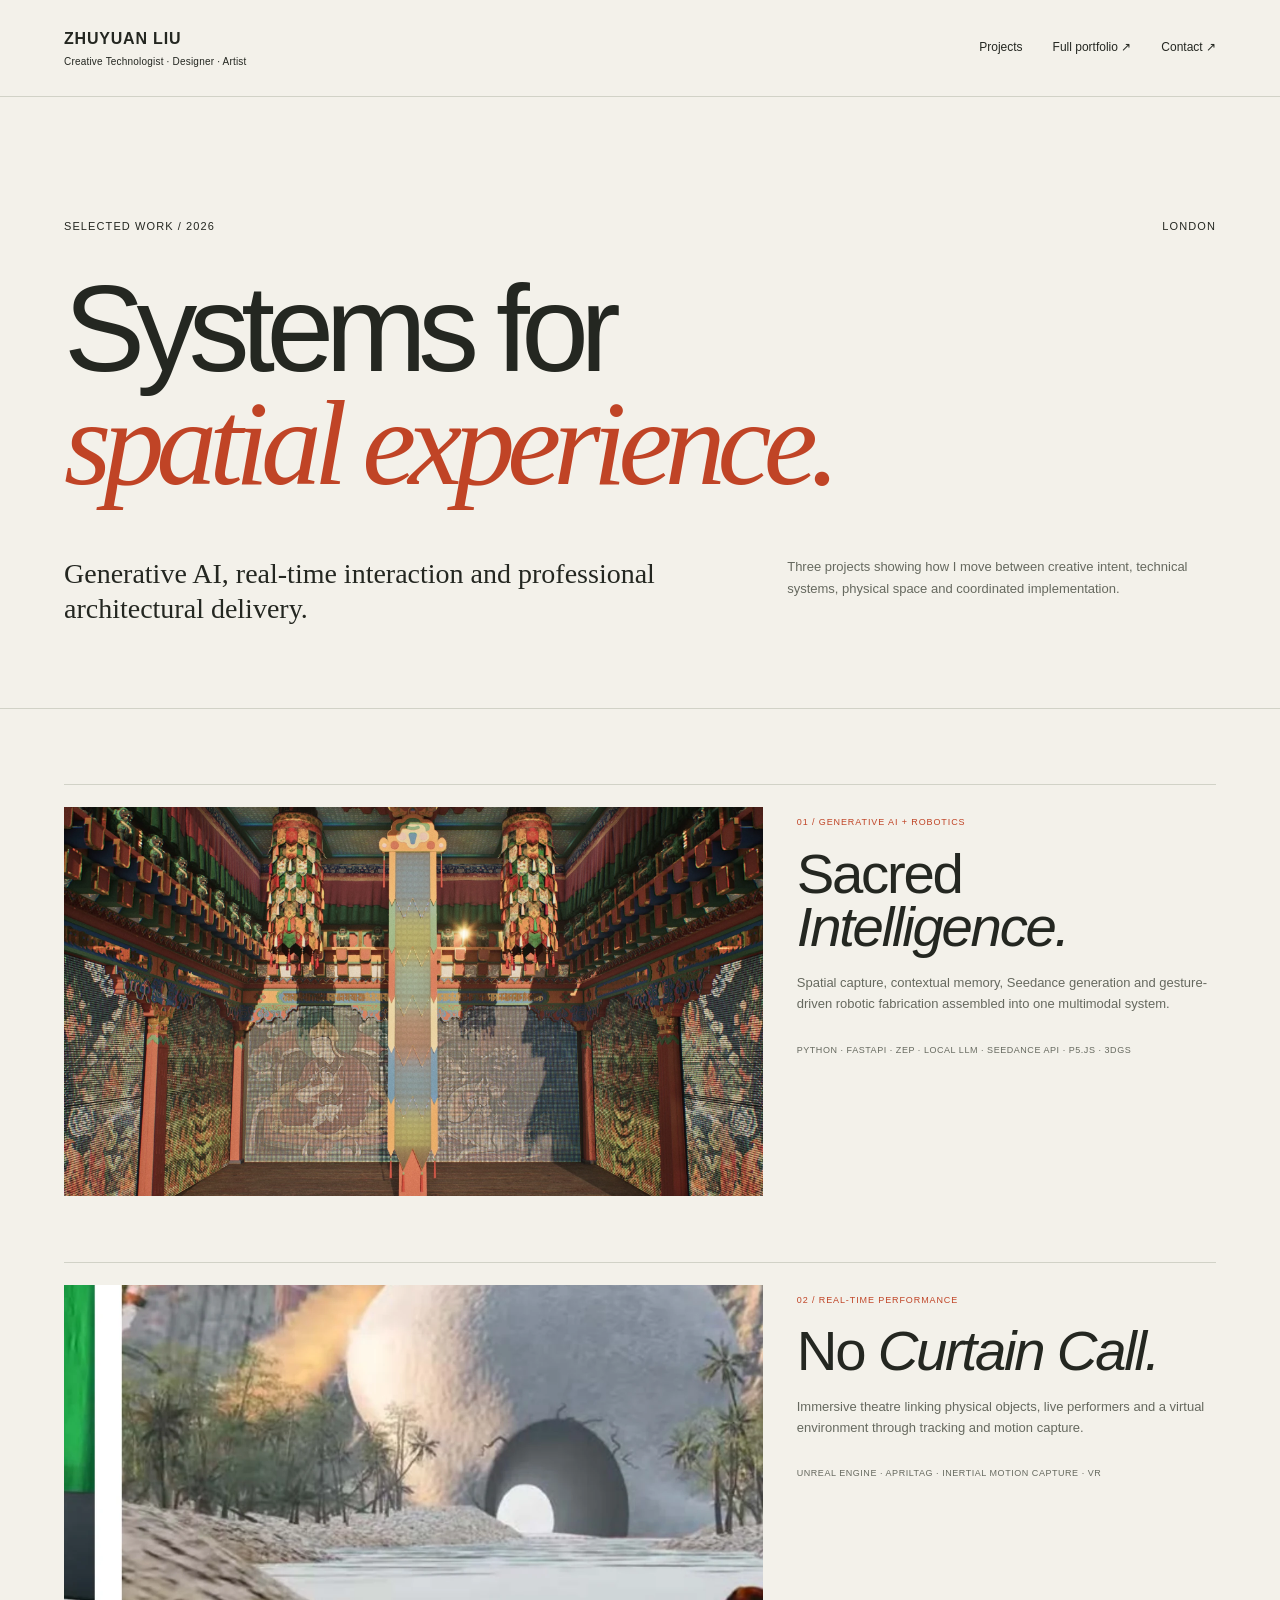
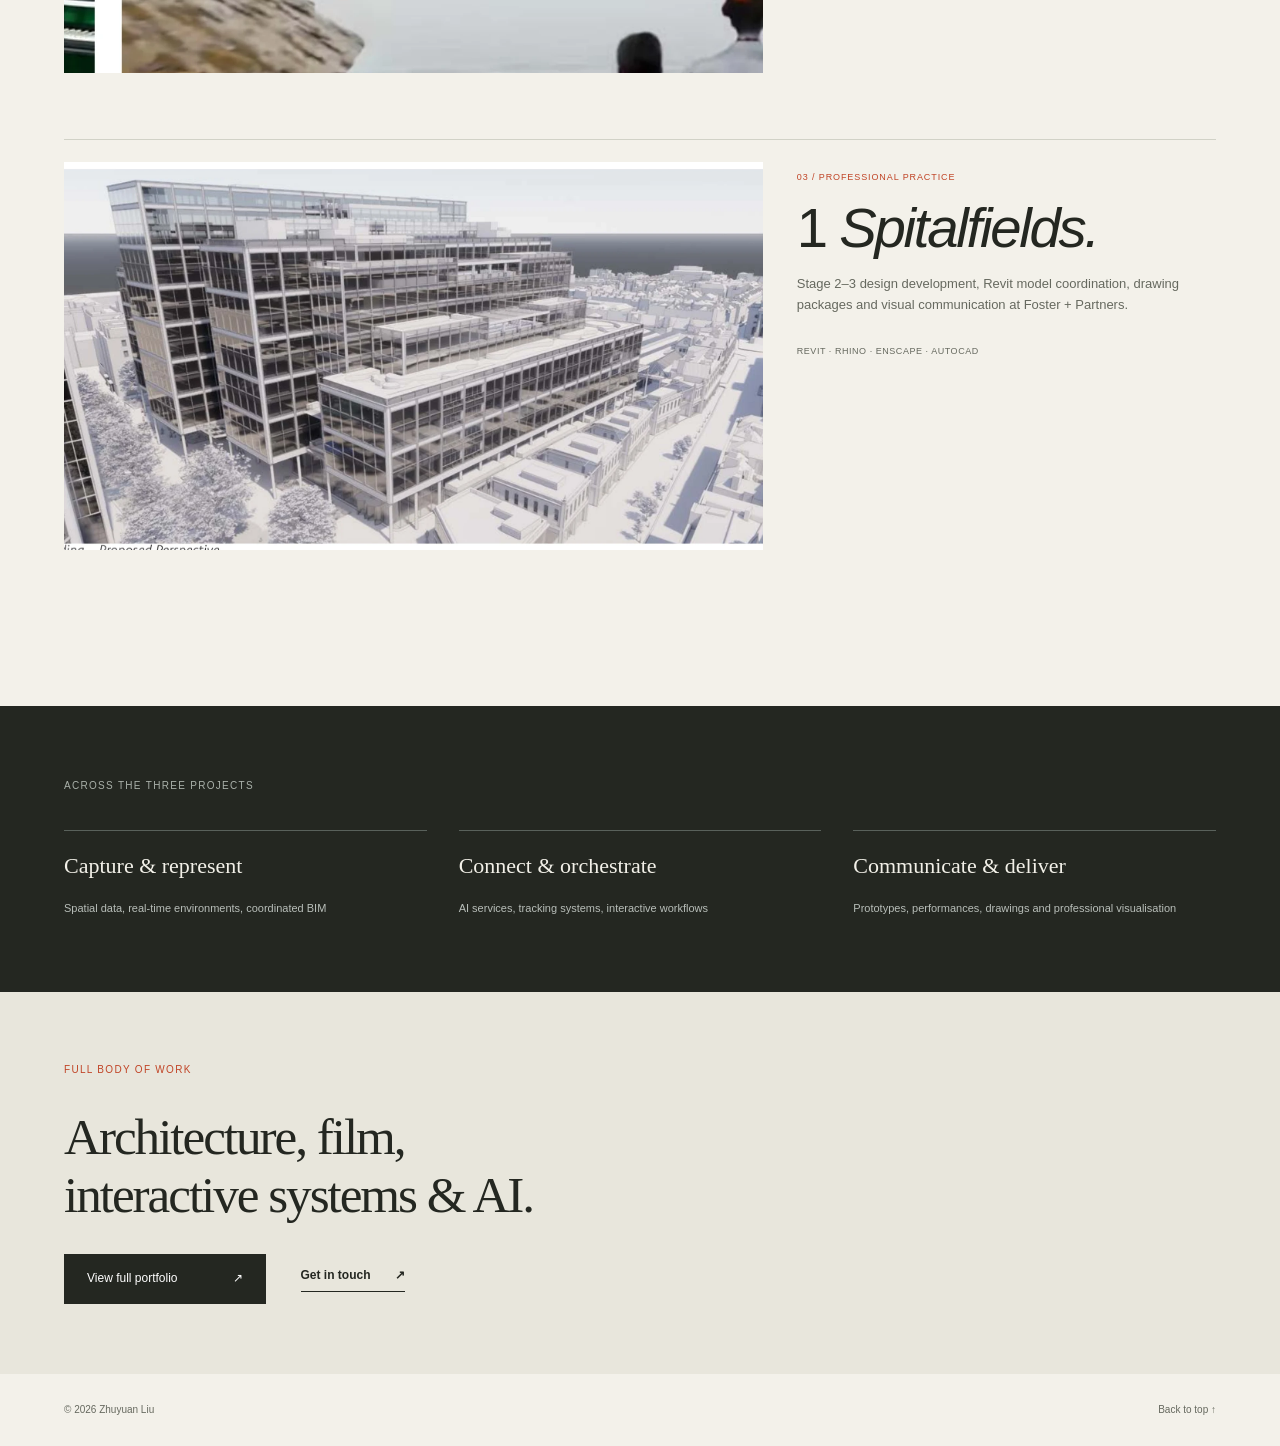
==== commit 0c31ae94: "Add files via upload" ====
--- a/index.html
+++ b/index.html
@@ -3,6 +3,23 @@
 <a class="skip" href="#main">Skip to content</a><header class="header"><a class="wordmark" href="#top">ZHUYUAN LIU<span>Creative Technologist · Designer · Artist</span></a><nav aria-label="Main navigation"><a href="#projects">Projects</a><a href="Portfolio_Zhuyuan_Liu.pdf" target="_blank" rel="noopener">Full portfolio ↗</a><a href="mailto:zhuyuan.liu@outlook.com">Contact ↗</a></nav></header>
 <main id="main"><section class="landing-hero wrap" id="top"><div class="eyebrow"><span>Selected work / 2026</span><span>London</span></div><h1>Systems for<br><em>spatial experience.</em></h1><div class="landing-intro"><p>Generative AI, real-time interaction and professional architectural delivery.</p><p>Three projects showing how I move between creative intent, technical systems, physical space and coordinated implementation.</p></div></section>
 <section class="wrap landing-projects" id="projects"><a class="project-card feature" href="projects/sacred-intelligence/"><figure><img src="assets/hero.webp" alt="Sacred Intelligence responsive ritual space"></figure><div class="project-card-copy"><span>01 / Generative AI + robotics</span><h2>Sacred<br><em>Intelligence.</em></h2><p>Spatial capture, contextual memory, Seedance generation and gesture-driven robotic fabrication assembled into one multimodal system.</p><small>Python · FastAPI · Zep · Local LLM · Seedance API · p5.js · 3DGS</small></div></a>
-<div class="project-card-row"><a class="project-card" href="projects/no-curtain-call/"><figure><img src="assets/ncc/hero.webp" alt="No Curtain Call AprilTag tracking prototype"></figure><div class="project-card-copy"><span>02 / Real-time performance</span><h2>No Curtain<br><em>Call.</em></h2><p>Immersive theatre linking physical objects, live performers and a virtual environment through tracking and motion capture.</p><small>Unreal Engine · AprilTag · Inertial motion capture · VR</small></div></a><a class="project-card" href="projects/1-spitalfields/"><figure><img src="assets/spitalfields/hero.webp" alt="1 Spitalfields coordinated building model"></figure><div class="project-card-copy"><span>03 / Professional practice</span><h2>1<br><em>Spitalfields.</em></h2><p>Stage 2–3 design development, Revit model coordination, drawing packages and visual communication at Foster + Partners.</p><small>Revit · Rhino · Enscape · AutoCAD</small></div></a></div></section>
+<a class="project-card feature" href="projects/no-curtain-call/">
+<figure><img src="assets/ncc/vr.webp" alt="No Curtain Call virtual theatre and performance test"></figure>
+<div class="project-card-copy">
+<span>02 / Real-time performance</span>
+<h2>No <em>Curtain Call.</em></h2>
+<p>Immersive theatre linking physical objects, live performers and a virtual environment through tracking and motion capture.</p>
+<small>Unreal Engine · AprilTag · Inertial motion capture · VR</small>
+</div>
+</a>
+<a class="project-card feature" href="projects/1-spitalfields/">
+<figure><img src="assets/spitalfields/hero.webp" alt="1 Spitalfields coordinated building model"></figure>
+<div class="project-card-copy">
+<span>03 / Professional practice</span>
+<h2>1 <em>Spitalfields.</em></h2>
+<p>Stage 2–3 design development, Revit model coordination, drawing packages and visual communication at Foster + Partners.</p>
+<small>Revit · Rhino · Enscape · AutoCAD</small>
+</div>
+</a></section>
 <section class="landing-note"><div class="wrap"><span class="section-label">Across the three projects</span><div class="landing-capabilities"><div><strong>Capture & represent</strong><span>Spatial data, real-time environments, coordinated BIM</span></div><div><strong>Connect & orchestrate</strong><span>AI services, tracking systems, interactive workflows</span></div><div><strong>Communicate & deliver</strong><span>Prototypes, performances, drawings and professional visualisation</span></div></div></div></section>
 <section class="closing"><div class="wrap"><span class="section-label">Full body of work</span><h2>Architecture, film,<br>interactive systems & AI.</h2><div class="closing-links"><a class="button" href="Portfolio_Zhuyuan_Liu.pdf" target="_blank" rel="noopener">View full portfolio <span>↗</span></a><a class="text-link" href="mailto:zhuyuan.liu@outlook.com">Get in touch <span>↗</span></a></div></div></section></main><footer class="wrap"><span>© 2026 Zhuyuan Liu</span><a href="#top">Back to top ↑</a></footer><script src="script.js"></script></body></html>
--- a/style.css
+++ b/style.css
@@ -38,3 +38,24 @@
 .professional-grid{display:grid;grid-template-columns:repeat(3,1fr);gap:30px}.professional-grid article{border-top:1px solid var(--line);padding-top:18px}.professional-grid span{font-size:9px;text-transform:uppercase;letter-spacing:.1em;color:var(--accent)}.professional-grid h3{font-size:21px;font-weight:400;margin:18px 0 12px}.professional-grid p{font-size:12px;color:var(--muted);line-height:1.6}.coord-grid{grid-template-columns:.8fr 1.2fr}.drawing-figure img{max-height:690px!important;object-fit:contain!important;background:#fff}.tag-row{display:flex;flex-wrap:wrap;gap:8px;margin-top:24px}.tag-row span{border:1px solid var(--line);padding:7px 9px;font-size:9px;color:var(--muted);text-transform:uppercase;letter-spacing:.05em}.market-grid img{height:360px}
 @media(max-width:900px){.landing-intro{gap:35px}.project-card{grid-template-columns:1fr 1fr}.case-grid{gap:28px}.performance-grid img{height:300px}.professional-grid{grid-template-columns:1fr 1fr}.coord-grid{grid-template-columns:1fr 1fr}}
 @media(max-width:600px){.landing-hero{padding-top:46px;padding-bottom:55px}.landing-intro{grid-template-columns:1fr;gap:20px}.landing-intro p:first-child{font-size:22px}.project-card,.project-card-row{grid-template-columns:1fr}.project-card.feature figure,.project-card-row figure{aspect-ratio:1.35}.project-card.feature .project-card-copy{margin-top:20px}.project-card-row{gap:52px}.landing-capabilities{grid-template-columns:1fr;gap:25px}.case-grid,.performance-grid,.coord-grid{grid-template-columns:1fr}.case-grid{gap:28px}.compact-pipeline{grid-template-columns:1fr}.performance-grid img,.market-grid img{height:auto;max-height:420px}.professional-grid{grid-template-columns:1fr}.switch-grid{grid-template-columns:1fr}.project-hero .hero-image img{height:auto}.board-figure img{max-height:none}}
+
+.video-embed{position:relative;width:100%;aspect-ratio:16/9;background:#171a17;overflow:hidden;margin-top:34px}.video-embed iframe{position:absolute;inset:0;width:100%;height:100%;border:0}
+
+
+.spitalfields-single{padding-top:90px}
+.spitalfields-copy{display:grid;grid-template-columns:minmax(0,.9fr) minmax(0,1.1fr);gap:80px;align-items:start;max-width:1200px}
+.spitalfields-copy h2{margin:0;font-size:clamp(40px,5vw,74px);line-height:.98;font-weight:400;letter-spacing:-.045em}
+.spitalfields-copy p{margin:0 0 18px;max-width:760px}
+.spitalfields-tags{margin:44px 0 60px}
+.spitalfields-wide{margin:0}
+.spitalfields-wide img{width:100%;display:block}
+.spitalfields-gallery{display:grid;grid-template-columns:1fr 1fr;gap:22px;margin-top:24px}
+.spitalfields-gallery figure{margin:0}
+.spitalfields-gallery img{width:100%;height:100%;max-height:620px;object-fit:cover;display:block}
+@media(max-width:800px){
+  .spitalfields-copy{grid-template-columns:1fr;gap:28px}
+  .spitalfields-gallery{grid-template-columns:1fr}
+}
+
+.full-portfolio-page{margin:48px 0 0}
+.full-portfolio-page img{display:block;width:100%;height:auto;object-fit:contain}
